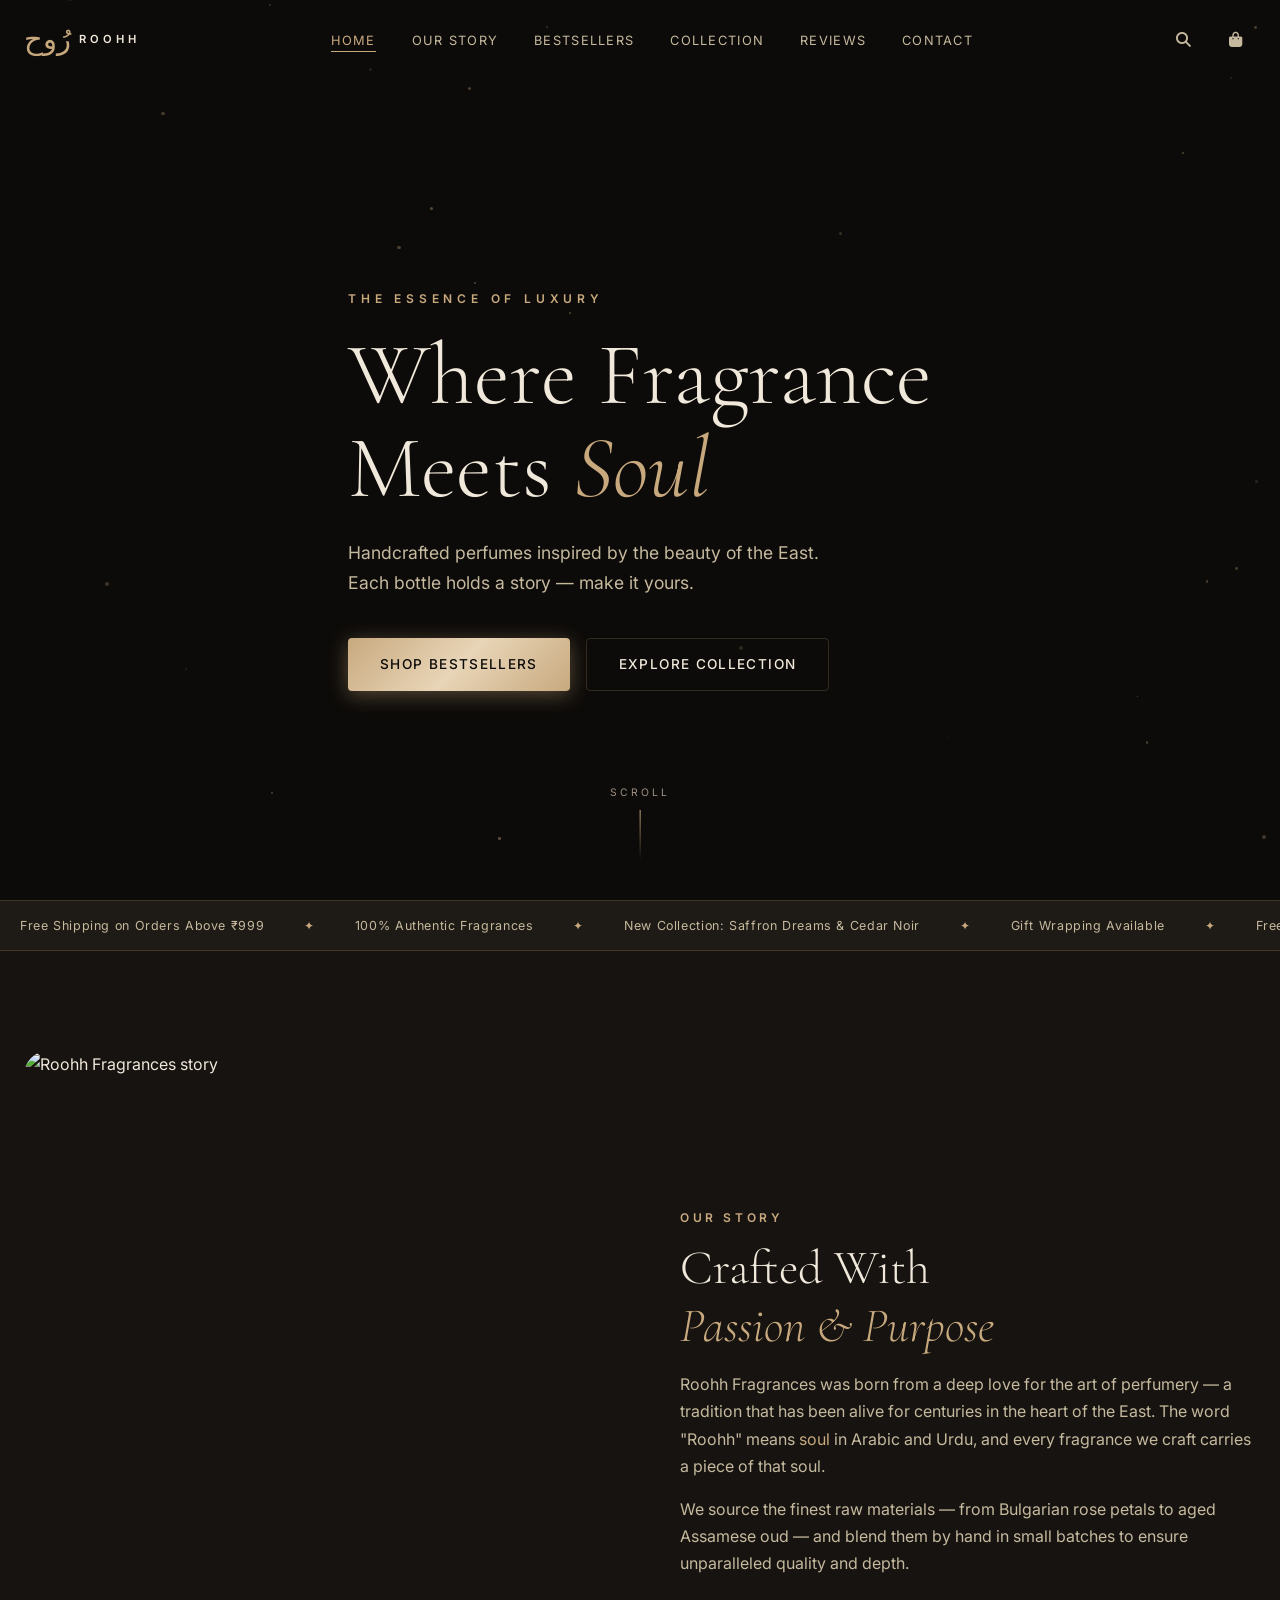
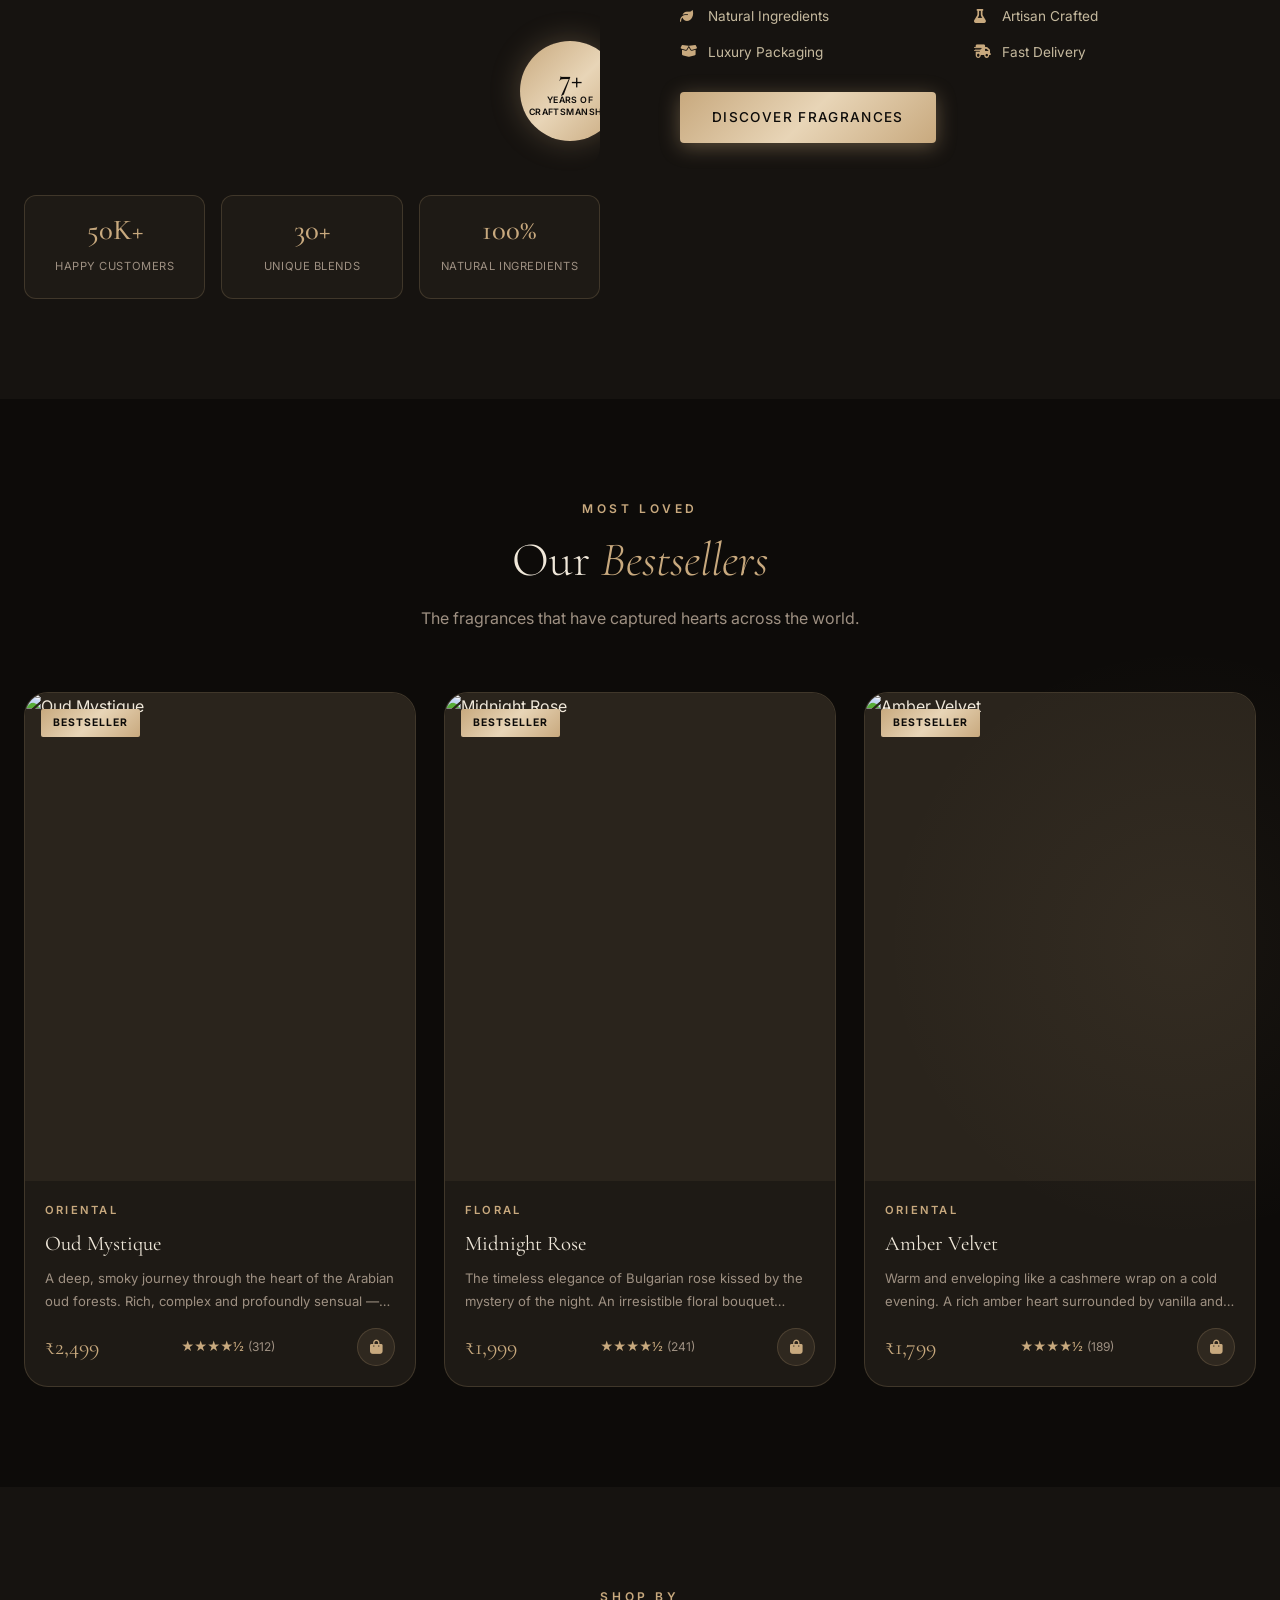
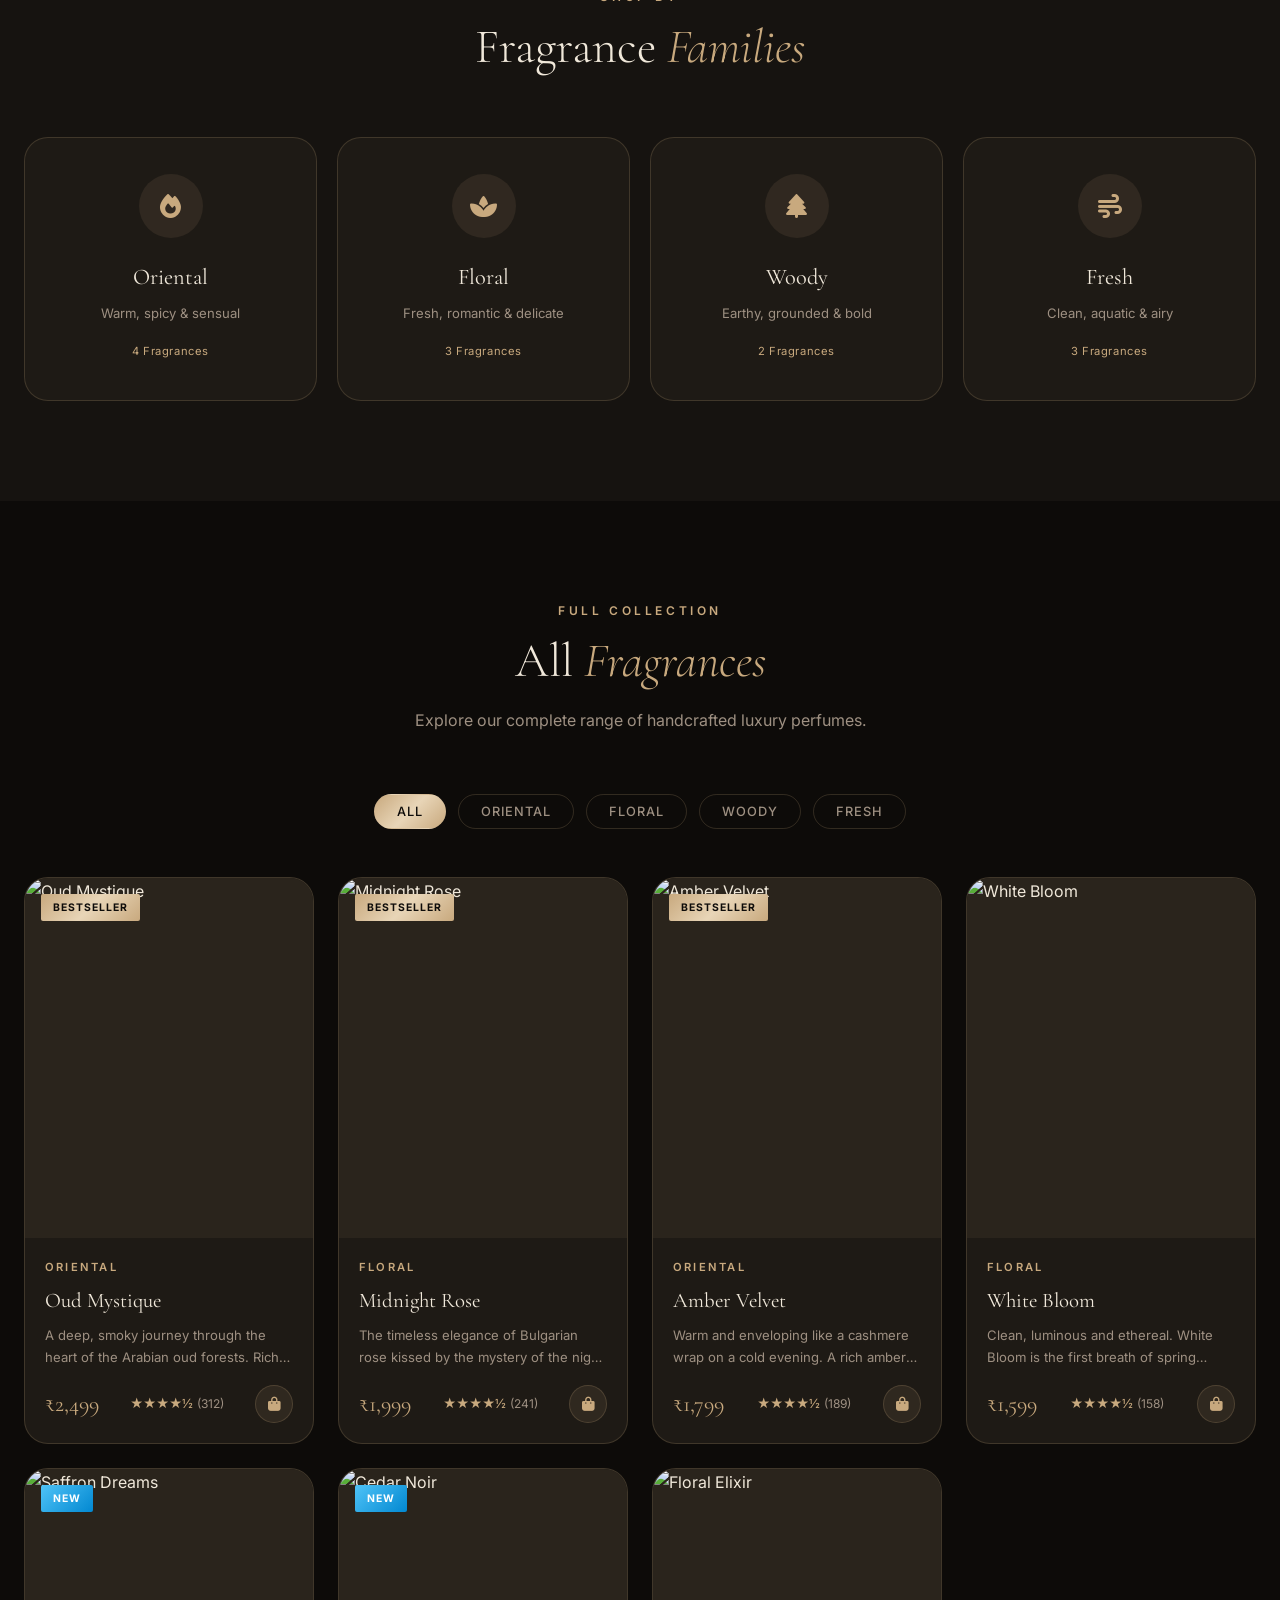
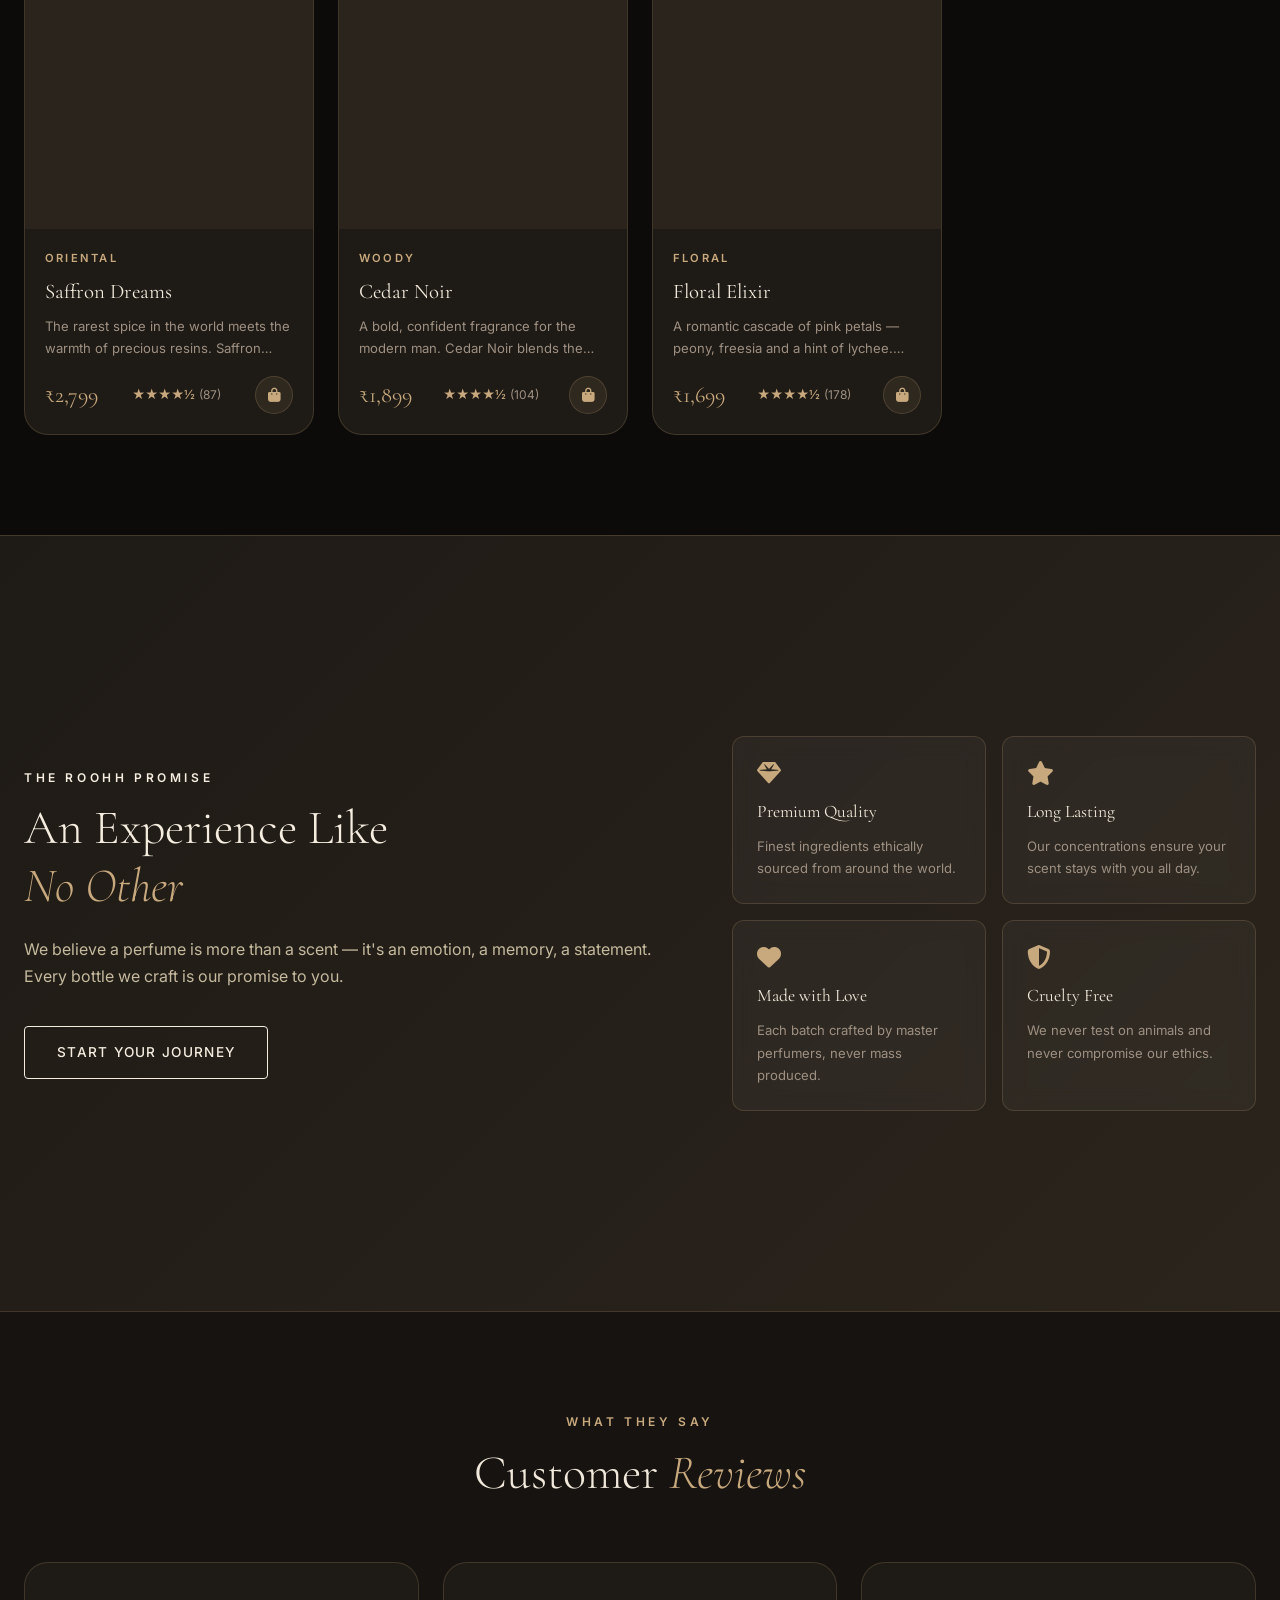
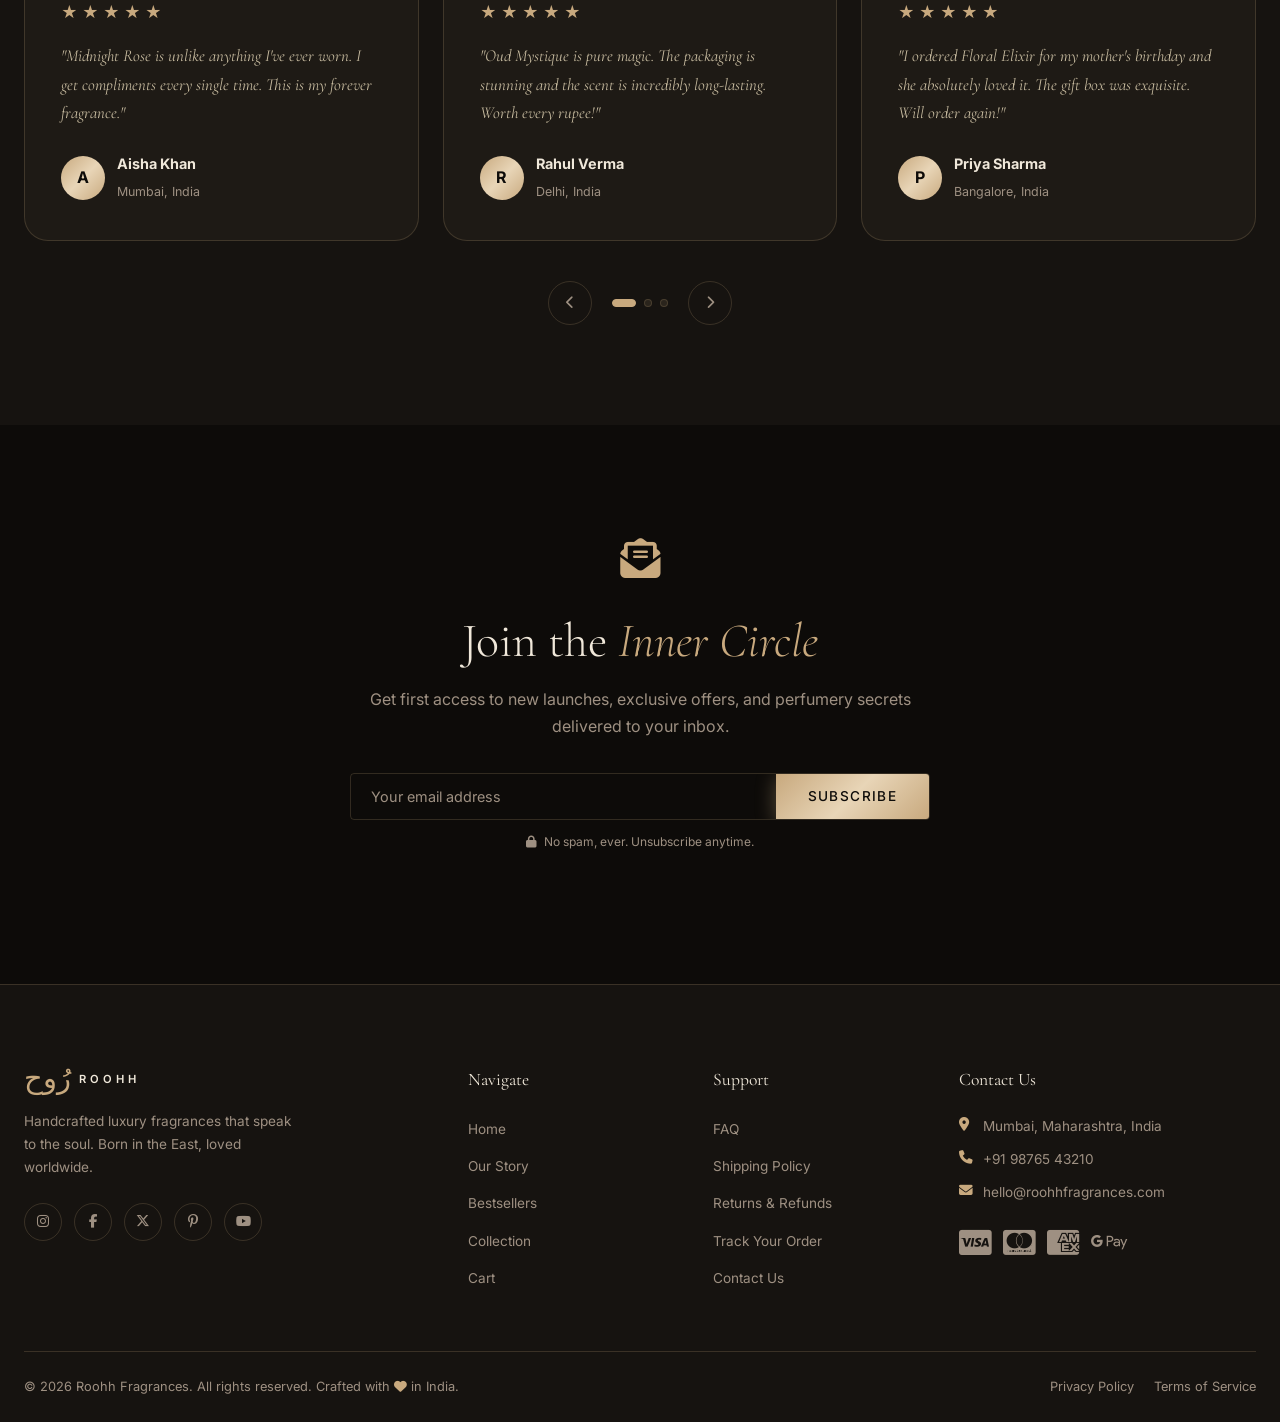
==== index.html @ 6c77b4c7 "Add project files and gitignore (images excluded)" ====
<!DOCTYPE html>
<html lang="en">
<head>
  <meta charset="UTF-8" />
  <meta name="viewport" content="width=device-width, initial-scale=1.0" />
  <meta name="description" content="Roohh Fragrances — Discover luxury, handcrafted perfumes that awaken the senses. Shop our exclusive collection of oriental, floral, and woody scents." />
  <meta name="keywords" content="Roohh Fragrances, perfume, luxury perfume, oud, attar, fragrance, buy perfume online" />
  <meta property="og:title" content="Roohh Fragrances | Luxury Perfumes" />
  <meta property="og:description" content="Premium handcrafted fragrances that tell your story." />
  <title>Roohh Fragrances | Luxury Perfumes</title>
  <link rel="stylesheet" href="style.css" />
  <link rel="preconnect" href="https://fonts.googleapis.com" />
  <link rel="preconnect" href="https://fonts.gstatic.com" crossorigin />
  <link href="https://fonts.googleapis.com/css2?family=Cormorant+Garamond:ital,wght@0,300;0,400;0,500;0,600;1,300;1,400&family=Inter:wght@300;400;500;600&display=swap" rel="stylesheet" />
  <link rel="stylesheet" href="https://cdnjs.cloudflare.com/ajax/libs/font-awesome/6.5.0/css/all.min.css" />
</head>
<body>

  <!-- ======= PRELOADER ======= -->
  <div id="preloader">
    <div class="preloader-inner">
      <div class="preloader-logo">رُوح</div>
      <div class="preloader-text">ROOHH FRAGRANCES</div>
      <div class="preloader-bar"><span></span></div>
    </div>
  </div>

  <!-- ======= NAVBAR ======= -->
  <nav id="navbar">
    <div class="nav-container">
      <a href="index.html" class="nav-logo">
        <span class="logo-arabic">رُوح</span>
        <span class="logo-text">ROOHH</span>
      </a>
      <ul class="nav-links" id="navLinks">
        <li><a href="#home" class="nav-link active-link">Home</a></li>
        <li><a href="#about" class="nav-link">Our Story</a></li>
        <li><a href="#bestsellers" class="nav-link">Bestsellers</a></li>
        <li><a href="#products" class="nav-link">Collection</a></li>
        <li><a href="#testimonials" class="nav-link">Reviews</a></li>
        <li><a href="#contact" class="nav-link">Contact</a></li>
      </ul>
      <div class="nav-actions">
        <button class="nav-icon-btn" id="searchToggle" aria-label="Search">
          <i class="fa-solid fa-search"></i>
        </button>
        <a href="cart.html" class="nav-icon-btn cart-link" aria-label="Shopping Cart">
          <i class="fa-solid fa-bag-shopping"></i>
          <span class="cart-badge" id="cartBadge">0</span>
        </a>
        <button class="hamburger" id="hamburger" aria-label="Menu">
          <span></span><span></span><span></span>
        </button>
      </div>
    </div>
    <!-- Search Overlay -->
    <div class="search-overlay" id="searchOverlay">
      <input type="text" id="searchInput" placeholder="Search fragrances..." autocomplete="off" />
      <button id="searchClose"><i class="fa-solid fa-xmark"></i></button>
    </div>
  </nav>

  <!-- ======= HERO SECTION ======= -->
  <section id="home" class="hero">
    <div class="hero-bg">
      <img src="images/hero_banner.png" alt="Roohh Fragrances Hero" class="hero-img" />
      <div class="hero-overlay"></div>
    </div>
    <div class="hero-content">
      <p class="hero-tagline reveal-up">The Essence of Luxury</p>
      <h1 class="hero-title reveal-up delay-1">
        Where Fragrance<br />Meets <em>Soul</em>
      </h1>
      <p class="hero-desc reveal-up delay-2">
        Handcrafted perfumes inspired by the beauty of the East.<br />
        Each bottle holds a story — make it yours.
      </p>
      <div class="hero-actions reveal-up delay-3">
        <a href="#bestsellers" class="btn btn-primary">Shop Bestsellers</a>
        <a href="#products" class="btn btn-outline">Explore Collection</a>
      </div>
    </div>
    <div class="hero-scroll">
      <span>Scroll</span>
      <div class="scroll-line"></div>
    </div>
    <div class="hero-particles" id="heroParticles"></div>
  </section>

  <!-- ======= MARQUEE STRIP ======= -->
  <div class="marquee-strip">
    <div class="marquee-track">
      <span>Free Shipping on Orders Above ₹999</span>
      <span class="sep">✦</span>
      <span>100% Authentic Fragrances</span>
      <span class="sep">✦</span>
      <span>New Collection: Saffron Dreams & Cedar Noir</span>
      <span class="sep">✦</span>
      <span>Gift Wrapping Available</span>
      <span class="sep">✦</span>
      <span>Free Shipping on Orders Above ₹999</span>
      <span class="sep">✦</span>
      <span>100% Authentic Fragrances</span>
      <span class="sep">✦</span>
      <span>New Collection: Saffron Dreams & Cedar Noir</span>
      <span class="sep">✦</span>
      <span>Gift Wrapping Available</span>
      <span class="sep">✦</span>
    </div>
  </div>

  <!-- ======= ABOUT SECTION ======= -->
  <section id="about" class="about section">
    <div class="container">
      <div class="about-grid">
        <div class="about-visual">
          <div class="about-img-wrap">
            <img src="images/product_midnight_rose.png" alt="Roohh Fragrances story" />
            <div class="about-badge">
              <span class="badge-num">7+</span>
              <span class="badge-text">Years of<br />Craftsmanship</span>
            </div>
          </div>
          <div class="about-stat-row">
            <div class="about-stat">
              <span class="stat-num">50K+</span>
              <span class="stat-label">Happy Customers</span>
            </div>
            <div class="about-stat">
              <span class="stat-num">30+</span>
              <span class="stat-label">Unique Blends</span>
            </div>
            <div class="about-stat">
              <span class="stat-num">100%</span>
              <span class="stat-label">Natural Ingredients</span>
            </div>
          </div>
        </div>
        <div class="about-text">
          <p class="section-label reveal-side">Our Story</p>
          <h2 class="section-title reveal-side delay-1">Crafted With<br /><em>Passion & Purpose</em></h2>
          <p class="about-para reveal-side delay-2">
            Roohh Fragrances was born from a deep love for the art of perfumery — a tradition that has been alive for centuries in the heart of the East. The word "Roohh" means <em>soul</em> in Arabic and Urdu, and every fragrance we craft carries a piece of that soul.
          </p>
          <p class="about-para reveal-side delay-3">
            We source the finest raw materials — from Bulgarian rose petals to aged Assamese oud — and blend them by hand in small batches to ensure unparalleled quality and depth.
          </p>
          <div class="about-features reveal-side delay-4">
            <div class="feature-item">
              <i class="fa-solid fa-leaf"></i>
              <span>Natural Ingredients</span>
            </div>
            <div class="feature-item">
              <i class="fa-solid fa-flask"></i>
              <span>Artisan Crafted</span>
            </div>
            <div class="feature-item">
              <i class="fa-solid fa-box-open"></i>
              <span>Luxury Packaging</span>
            </div>
            <div class="feature-item">
              <i class="fa-solid fa-truck-fast"></i>
              <span>Fast Delivery</span>
            </div>
          </div>
          <a href="#products" class="btn btn-primary reveal-side delay-5">Discover Fragrances</a>
        </div>
      </div>
    </div>
  </section>

  <!-- ======= BESTSELLERS SECTION ======= -->
  <section id="bestsellers" class="bestsellers section">
    <div class="container">
      <div class="section-header">
        <p class="section-label">Most Loved</p>
        <h2 class="section-title">Our <em>Bestsellers</em></h2>
        <p class="section-sub">The fragrances that have captured hearts across the world.</p>
      </div>
      <div class="bestseller-grid" id="bestsellerGrid">
        <!-- Filled by JS -->
      </div>
    </div>
    <div class="bs-deco"></div>
  </section>

  <!-- ======= SCENT CATEGORIES ======= -->
  <section class="categories section">
    <div class="container">
      <div class="section-header">
        <p class="section-label">Shop By</p>
        <h2 class="section-title">Fragrance <em>Families</em></h2>
      </div>
      <div class="categories-grid">
        <div class="category-card" data-filter="oriental">
          <div class="cat-icon"><i class="fa-solid fa-fire"></i></div>
          <h3>Oriental</h3>
          <p>Warm, spicy &amp; sensual</p>
          <span class="cat-count">4 Fragrances</span>
        </div>
        <div class="category-card" data-filter="floral">
          <div class="cat-icon"><i class="fa-solid fa-spa"></i></div>
          <h3>Floral</h3>
          <p>Fresh, romantic &amp; delicate</p>
          <span class="cat-count">3 Fragrances</span>
        </div>
        <div class="category-card" data-filter="woody">
          <div class="cat-icon"><i class="fa-solid fa-tree"></i></div>
          <h3>Woody</h3>
          <p>Earthy, grounded &amp; bold</p>
          <span class="cat-count">2 Fragrances</span>
        </div>
        <div class="category-card" data-filter="fresh">
          <div class="cat-icon"><i class="fa-solid fa-wind"></i></div>
          <h3>Fresh</h3>
          <p>Clean, aquatic &amp; airy</p>
          <span class="cat-count">3 Fragrances</span>
        </div>
      </div>
    </div>
  </section>

  <!-- ======= ALL PRODUCTS SECTION ======= -->
  <section id="products" class="products section">
    <div class="container">
      <div class="section-header">
        <p class="section-label">Full Collection</p>
        <h2 class="section-title">All <em>Fragrances</em></h2>
        <p class="section-sub">Explore our complete range of handcrafted luxury perfumes.</p>
      </div>
      <div class="products-filter">
        <button class="filter-btn active" data-filter="all" id="filterAll">All</button>
        <button class="filter-btn" data-filter="oriental">Oriental</button>
        <button class="filter-btn" data-filter="floral">Floral</button>
        <button class="filter-btn" data-filter="woody">Woody</button>
        <button class="filter-btn" data-filter="fresh">Fresh</button>
      </div>
      <div class="products-grid" id="productsGrid">
        <!-- Filled by JS -->
      </div>
    </div>
  </section>

  <!-- ======= EXPERIENCE SECTION ======= -->
  <section class="experience section">
    <div class="experience-inner">
      <div class="experience-text">
        <p class="section-label light">The Roohh Promise</p>
        <h2 class="section-title light">An Experience Like<br /><em>No Other</em></h2>
        <p class="exp-sub">We believe a perfume is more than a scent — it's an emotion, a memory, a statement. Every bottle we craft is our promise to you.</p>
        <a href="#products" class="btn btn-outline-light">Start Your Journey</a>
      </div>
      <div class="experience-cards">
        <div class="exp-card">
          <i class="fa-solid fa-gem"></i>
          <h4>Premium Quality</h4>
          <p>Finest ingredients ethically sourced from around the world.</p>
        </div>
        <div class="exp-card">
          <i class="fa-solid fa-star"></i>
          <h4>Long Lasting</h4>
          <p>Our concentrations ensure your scent stays with you all day.</p>
        </div>
        <div class="exp-card">
          <i class="fa-solid fa-heart"></i>
          <h4>Made with Love</h4>
          <p>Each batch crafted by master perfumers, never mass produced.</p>
        </div>
        <div class="exp-card">
          <i class="fa-solid fa-shield-halved"></i>
          <h4>Cruelty Free</h4>
          <p>We never test on animals and never compromise our ethics.</p>
        </div>
      </div>
    </div>
  </section>

  <!-- ======= TESTIMONIALS ======= -->
  <section id="testimonials" class="testimonials section">
    <div class="container">
      <div class="section-header">
        <p class="section-label">What They Say</p>
        <h2 class="section-title">Customer <em>Reviews</em></h2>
      </div>
      <div class="testimonial-slider" id="testimonialSlider">
        <div class="testimonial-track" id="testimonialTrack">
          <div class="testimonial-card">
            <div class="t-stars">★★★★★</div>
            <p class="t-text">"Midnight Rose is unlike anything I've ever worn. I get compliments every single time. This is my forever fragrance."</p>
            <div class="t-author">
              <div class="t-avatar">A</div>
              <div>
                <strong>Aisha Khan</strong>
                <span>Mumbai, India</span>
              </div>
            </div>
          </div>
          <div class="testimonial-card">
            <div class="t-stars">★★★★★</div>
            <p class="t-text">"Oud Mystique is pure magic. The packaging is stunning and the scent is incredibly long-lasting. Worth every rupee!"</p>
            <div class="t-author">
              <div class="t-avatar">R</div>
              <div>
                <strong>Rahul Verma</strong>
                <span>Delhi, India</span>
              </div>
            </div>
          </div>
          <div class="testimonial-card">
            <div class="t-stars">★★★★★</div>
            <p class="t-text">"I ordered Floral Elixir for my mother's birthday and she absolutely loved it. The gift box was exquisite. Will order again!"</p>
            <div class="t-author">
              <div class="t-avatar">P</div>
              <div>
                <strong>Priya Sharma</strong>
                <span>Bangalore, India</span>
              </div>
            </div>
          </div>
          <div class="testimonial-card">
            <div class="t-stars">★★★★★</div>
            <p class="t-text">"Cedar Noir is my everyday scent now. It's masculine without being overpowering. The sillage is incredible!"</p>
            <div class="t-author">
              <div class="t-avatar">S</div>
              <div>
                <strong>Siddharth Rao</strong>
                <span>Hyderabad, India</span>
              </div>
            </div>
          </div>
          <div class="testimonial-card">
            <div class="t-stars">★★★★★</div>
            <p class="t-text">"Amber Velvet smells exactly like a warm hug on a winter evening. Roohh has mastered the art of oriental perfumery."</p>
            <div class="t-author">
              <div class="t-avatar">Z</div>
              <div>
                <strong>Zara Malik</strong>
                <span>Lahore, Pakistan</span>
              </div>
            </div>
          </div>
        </div>
        <div class="t-controls">
          <button class="t-btn" id="tPrev"><i class="fa-solid fa-chevron-left"></i></button>
          <div class="t-dots" id="tDots"></div>
          <button class="t-btn" id="tNext"><i class="fa-solid fa-chevron-right"></i></button>
        </div>
      </div>
    </div>
  </section>

  <!-- ======= NEWSLETTER ======= -->
  <section id="contact" class="newsletter section">
    <div class="container">
      <div class="newsletter-inner">
        <div class="nl-icon"><i class="fa-solid fa-envelope-open-text"></i></div>
        <h2 class="section-title">Join the <em>Inner Circle</em></h2>
        <p>Get first access to new launches, exclusive offers, and perfumery secrets delivered to your inbox.</p>
        <form class="nl-form" id="nlForm" novalidate>
          <input type="email" id="nlEmail" placeholder="Your email address" required />
          <button type="submit" class="btn btn-primary">Subscribe</button>
        </form>
        <p class="nl-note"><i class="fa-solid fa-lock"></i> No spam, ever. Unsubscribe anytime.</p>
        <div class="nl-success" id="nlSuccess">
          <i class="fa-solid fa-circle-check"></i>
          <span>Thank you for subscribing! A welcome gift is on its way.</span>
        </div>
      </div>
    </div>
  </section>

  <!-- ======= FOOTER ======= -->
  <footer class="footer">
    <div class="container">
      <div class="footer-grid">
        <div class="footer-brand">
          <a href="index.html" class="nav-logo">
            <span class="logo-arabic">رُوح</span>
            <span class="logo-text">ROOHH</span>
          </a>
          <p class="footer-desc">Handcrafted luxury fragrances that speak to the soul. Born in the East, loved worldwide.</p>
          <div class="footer-socials">
            <a href="#" aria-label="Instagram"><i class="fa-brands fa-instagram"></i></a>
            <a href="#" aria-label="Facebook"><i class="fa-brands fa-facebook-f"></i></a>
            <a href="#" aria-label="Twitter"><i class="fa-brands fa-x-twitter"></i></a>
            <a href="#" aria-label="Pinterest"><i class="fa-brands fa-pinterest-p"></i></a>
            <a href="#" aria-label="YouTube"><i class="fa-brands fa-youtube"></i></a>
          </div>
        </div>
        <div class="footer-col">
          <h4>Navigate</h4>
          <ul>
            <li><a href="#home">Home</a></li>
            <li><a href="#about">Our Story</a></li>
            <li><a href="#bestsellers">Bestsellers</a></li>
            <li><a href="#products">Collection</a></li>
            <li><a href="cart.html">Cart</a></li>
          </ul>
        </div>
        <div class="footer-col">
          <h4>Support</h4>
          <ul>
            <li><a href="#">FAQ</a></li>
            <li><a href="#">Shipping Policy</a></li>
            <li><a href="#">Returns & Refunds</a></li>
            <li><a href="#">Track Your Order</a></li>
            <li><a href="#">Contact Us</a></li>
          </ul>
        </div>
        <div class="footer-col">
          <h4>Contact Us</h4>
          <ul class="footer-contact">
            <li><i class="fa-solid fa-location-dot"></i> Mumbai, Maharashtra, India</li>
            <li><i class="fa-solid fa-phone"></i> +91 98765 43210</li>
            <li><i class="fa-solid fa-envelope"></i> hello@roohhfragrances.com</li>
          </ul>
          <div class="footer-pay">
            <i class="fa-brands fa-cc-visa"></i>
            <i class="fa-brands fa-cc-mastercard"></i>
            <i class="fa-brands fa-cc-amex"></i>
            <i class="fa-brands fa-google-pay"></i>
          </div>
        </div>
      </div>
      <div class="footer-bottom">
        <p>&copy; 2026 Roohh Fragrances. All rights reserved. Crafted with <i class="fa-solid fa-heart" style="color:#c8a97e;"></i> in India.</p>
        <div class="footer-bottom-links">
          <a href="#">Privacy Policy</a>
          <a href="#">Terms of Service</a>
        </div>
      </div>
    </div>
  </footer>

  <!-- ======= PRODUCT MODAL ======= -->
  <div class="modal-overlay" id="productModal">
    <div class="modal-card" id="modalCard">
      <button class="modal-close" id="modalClose"><i class="fa-solid fa-xmark"></i></button>
      <div class="modal-img">
        <img src="" alt="" id="modalImg" />
      </div>
      <div class="modal-info">
        <span class="modal-category" id="modalCategory"></span>
        <h2 id="modalName"></h2>
        <div class="modal-rating">
          <span class="stars">★★★★★</span>
          <span id="modalReviews"></span>
        </div>
        <p class="modal-price" id="modalPrice"></p>
        <p class="modal-desc" id="modalDesc"></p>
        <div class="modal-notes">
          <div class="note-group">
            <span class="note-label">Top Notes</span>
            <span id="modalTop"></span>
          </div>
          <div class="note-group">
            <span class="note-label">Heart Notes</span>
            <span id="modalHeart"></span>
          </div>
          <div class="note-group">
            <span class="note-label">Base Notes</span>
            <span id="modalBase"></span>
          </div>
        </div>
        <div class="modal-size">
          <span>Size:</span>
          <button class="size-option active" data-size="30ml">30ml</button>
          <button class="size-option" data-size="50ml">50ml</button>
          <button class="size-option" data-size="100ml">100ml</button>
        </div>
        <div class="modal-qty">
          <span>Qty:</span>
          <div class="qty-control">
            <button class="qty-btn" id="qtyMinus">−</button>
            <span id="qtyVal">1</span>
            <button class="qty-btn" id="qtyPlus">+</button>
          </div>
        </div>
        <button class="btn btn-primary full-width" id="modalAddCart">
          <i class="fa-solid fa-shopping-bag"></i> Add to Cart
        </button>
      </div>
    </div>
  </div>

  <!-- ======= TOAST ======= -->
  <div class="toast" id="toast">
    <i class="fa-solid fa-circle-check"></i>
    <span id="toastMsg"></span>
  </div>

  <!-- ======= BACK TO TOP ======= -->
  <button class="back-to-top" id="backToTop" aria-label="Back to top">
    <i class="fa-solid fa-chevron-up"></i>
  </button>

  <script src="script.js"></script>
</body>
</html>
---- style.css ----
/* =============================================
   ROOHH FRAGRANCES — MAIN STYLESHEET
   ============================================= */

/* ---- CSS VARIABLES ---- */
:root {
  --gold: #c8a97e;
  --gold-light: #e8d5b7;
  --gold-dark: #9a7a52;
  --cream: #f5ede0;
  --dark: #0d0b09;
  --dark-2: #161310;
  --dark-3: #1e1a15;
  --dark-4: #2a241c;
  --text-main: #f0e8da;
  --text-muted: #9e9082;
  --text-light: #c5b99e;
  --border: rgba(200, 169, 126, 0.2);
  --gradient-gold: linear-gradient(135deg, #c8a97e 0%, #e8d5b7 50%, #c8a97e 100%);
  --gradient-dark: linear-gradient(135deg, #0d0b09 0%, #1e1a15 100%);
  --shadow-gold: 0 0 30px rgba(200, 169, 126, 0.3);
  --shadow-card: 0 20px 60px rgba(0, 0, 0, 0.6);
  --radius: 12px;
  --radius-lg: 24px;
  --transition: 0.4s cubic-bezier(0.25, 0.46, 0.45, 0.94);
  --nav-height: 80px;
  --font-serif: 'Cormorant Garamond', Georgia, serif;
  --font-sans: 'Inter', sans-serif;
}

/* ---- RESET & BASE ---- */
*, *::before, *::after { margin: 0; padding: 0; box-sizing: border-box; }
html { scroll-behavior: smooth; font-size: 16px; }
body {
  font-family: var(--font-sans);
  background: var(--dark);
  color: var(--text-main);
  line-height: 1.7;
  overflow-x: hidden;
}
a { text-decoration: none; color: inherit; }
img { max-width: 100%; display: block; }
ul { list-style: none; }
button { cursor: pointer; border: none; background: none; font-family: inherit; }
input { font-family: inherit; }

/* ---- SCROLLBAR ---- */
::-webkit-scrollbar { width: 6px; }
::-webkit-scrollbar-track { background: var(--dark); }
::-webkit-scrollbar-thumb { background: var(--gold-dark); border-radius: 3px; }
::-webkit-scrollbar-thumb:hover { background: var(--gold); }

/* ---- SELECTION ---- */
::selection { background: rgba(200, 169, 126, 0.3); color: var(--text-main); }

/* ---- UTILITIES ---- */
.container { max-width: 1280px; margin: 0 auto; padding: 0 24px; }
.section { padding: 100px 0; }
.section-header { text-align: center; margin-bottom: 60px; }
.section-label {
  font-family: var(--font-sans);
  font-size: 0.75rem;
  font-weight: 600;
  letter-spacing: 0.3em;
  text-transform: uppercase;
  color: var(--gold);
  margin-bottom: 12px;
}
.section-title {
  font-family: var(--font-serif);
  font-size: clamp(2rem, 4vw, 3rem);
  font-weight: 300;
  line-height: 1.2;
  margin-bottom: 16px;
}
.section-title em { font-style: italic; color: var(--gold); }
.section-sub { color: var(--text-muted); max-width: 500px; margin: 0 auto; }

/* ---- BUTTONS ---- */
.btn {
  display: inline-flex;
  align-items: center;
  gap: 8px;
  padding: 14px 32px;
  border-radius: 4px;
  font-size: 0.85rem;
  font-weight: 500;
  letter-spacing: 0.1em;
  text-transform: uppercase;
  transition: var(--transition);
  position: relative;
  overflow: hidden;
}
.btn::before {
  content: '';
  position: absolute;
  inset: 0;
  background: rgba(255,255,255,0.08);
  transform: translateX(-100%);
  transition: transform 0.3s ease;
}
.btn:hover::before { transform: translateX(0); }
.btn-primary {
  background: var(--gradient-gold);
  color: var(--dark);
  box-shadow: 0 4px 20px rgba(200, 169, 126, 0.4);
}
.btn-primary:hover { transform: translateY(-2px); box-shadow: 0 8px 30px rgba(200, 169, 126, 0.6); }
.btn-outline {
  background: transparent;
  color: var(--text-main);
  border: 1px solid var(--border);
}
.btn-outline:hover { border-color: var(--gold); color: var(--gold); transform: translateY(-2px); }
.btn-outline-light {
  background: transparent;
  color: var(--cream);
  border: 1px solid var(--cream);
}
.btn-outline-light:hover { background: var(--cream); color: var(--dark); }
.full-width { width: 100%; justify-content: center; }

/* =============================================
   PRELOADER
   ============================================= */
#preloader {
  position: fixed;
  inset: 0;
  z-index: 9999;
  background: var(--dark);
  display: flex;
  align-items: center;
  justify-content: center;
  transition: opacity 0.6s ease, visibility 0.6s ease;
}
#preloader.hidden { opacity: 0; visibility: hidden; }
.preloader-inner { text-align: center; }
.preloader-logo {
  font-family: var(--font-serif);
  font-size: 4rem;
  color: var(--gold);
  animation: pulseGold 1.5s ease-in-out infinite;
}
.preloader-text {
  font-size: 0.65rem;
  letter-spacing: 0.5em;
  color: var(--text-muted);
  margin: 12px 0 24px;
  text-transform: uppercase;
}
.preloader-bar {
  width: 200px;
  height: 2px;
  background: var(--dark-4);
  border-radius: 1px;
  overflow: hidden;
  margin: 0 auto;
}
.preloader-bar span {
  display: block;
  height: 100%;
  background: var(--gradient-gold);
  animation: loadBar 1.8s ease-in-out forwards;
}
@keyframes loadBar { 0% { width: 0; } 100% { width: 100%; } }
@keyframes pulseGold {
  0%, 100% { opacity: 1; text-shadow: 0 0 20px rgba(200,169,126,0.5); }
  50% { opacity: 0.6; text-shadow: 0 0 40px rgba(200,169,126,0.9); }
}

/* =============================================
   NAVBAR
   ============================================= */
#navbar {
  position: fixed;
  top: 0;
  left: 0;
  right: 0;
  z-index: 1000;
  height: var(--nav-height);
  transition: background 0.4s ease, backdrop-filter 0.4s ease, box-shadow 0.4s ease;
}
#navbar.scrolled {
  background: rgba(13, 11, 9, 0.95);
  backdrop-filter: blur(20px);
  box-shadow: 0 1px 0 var(--border);
}
.nav-container {
  height: 100%;
  max-width: 1280px;
  margin: 0 auto;
  padding: 0 24px;
  display: flex;
  align-items: center;
  justify-content: space-between;
  gap: 32px;
}
.nav-logo {
  display: flex;
  align-items: center;
  gap: 8px;
  flex-shrink: 0;
}
.logo-arabic {
  font-family: var(--font-serif);
  font-size: 1.8rem;
  color: var(--gold);
  line-height: 1;
}
.logo-text {
  font-size: 0.7rem;
  font-weight: 600;
  letter-spacing: 0.35em;
  color: var(--text-main);
  text-transform: uppercase;
}
.nav-links {
  display: flex;
  align-items: center;
  gap: 36px;
}
.nav-link {
  font-size: 0.8rem;
  font-weight: 400;
  letter-spacing: 0.1em;
  text-transform: uppercase;
  color: var(--text-light);
  position: relative;
  transition: color 0.3s;
}
.nav-link::after {
  content: '';
  position: absolute;
  bottom: -4px;
  left: 0;
  width: 0;
  height: 1px;
  background: var(--gold);
  transition: width 0.3s ease;
}
.nav-link:hover, .nav-link.active-link { color: var(--gold); }
.nav-link:hover::after, .nav-link.active-link::after { width: 100%; }
.nav-actions {
  display: flex;
  align-items: center;
  gap: 12px;
}
.nav-icon-btn {
  width: 40px;
  height: 40px;
  display: flex;
  align-items: center;
  justify-content: center;
  border-radius: 50%;
  color: var(--text-light);
  font-size: 0.95rem;
  transition: var(--transition);
  position: relative;
}
.nav-icon-btn:hover { color: var(--gold); background: rgba(200,169,126,0.1); }
.cart-badge {
  position: absolute;
  top: -2px;
  right: -2px;
  width: 18px;
  height: 18px;
  background: var(--gold);
  color: var(--dark);
  border-radius: 50%;
  font-size: 0.65rem;
  font-weight: 700;
  display: flex;
  align-items: center;
  justify-content: center;
}
.hamburger {
  display: none;
  flex-direction: column;
  gap: 5px;
  width: 28px;
}
.hamburger span {
  display: block;
  height: 2px;
  background: var(--text-main);
  transition: var(--transition);
  border-radius: 1px;
}
.hamburger.open span:nth-child(1) { transform: translateY(7px) rotate(45deg); }
.hamburger.open span:nth-child(2) { opacity: 0; }
.hamburger.open span:nth-child(3) { transform: translateY(-7px) rotate(-45deg); }
/* Search Overlay */
.search-overlay {
  position: absolute;
  top: 100%;
  left: 0;
  right: 0;
  background: rgba(13,11,9,0.98);
  backdrop-filter: blur(20px);
  padding: 20px 24px;
  display: none;
  align-items: center;
  gap: 12px;
  border-top: 1px solid var(--border);
}
.search-overlay.active { display: flex; }
.search-overlay input {
  flex: 1;
  background: transparent;
  border: none;
  border-bottom: 1px solid var(--border);
  color: var(--text-main);
  font-size: 1.2rem;
  padding: 8px 0;
  outline: none;
}
.search-overlay input::placeholder { color: var(--text-muted); }
.search-overlay #searchClose {
  color: var(--text-muted);
  font-size: 1.2rem;
  transition: color 0.3s;
}
.search-overlay #searchClose:hover { color: var(--gold); }

/* =============================================
   HERO SECTION
   ============================================= */
.hero {
  position: relative;
  height: 100vh;
  min-height: 700px;
  display: flex;
  align-items: center;
  overflow: hidden;
}
.hero-bg {
  position: absolute;
  inset: 0;
  z-index: 0;
}
.hero-img {
  width: 100%;
  height: 100%;
  object-fit: cover;
  transform: scale(1.05);
  animation: heroZoom 12s ease-in-out infinite alternate;
}
@keyframes heroZoom { from { transform: scale(1.05); } to { transform: scale(1.0); } }
.hero-overlay {
  position: absolute;
  inset: 0;
  background: linear-gradient(
    to right,
    rgba(13,11,9,0.90) 0%,
    rgba(13,11,9,0.70) 50%,
    rgba(13,11,9,0.40) 100%
  );
}
.hero-content {
  position: relative;
  z-index: 1;
  max-width: 1280px;
  margin: 0 auto;
  padding: 0 24px;
  padding-top: var(--nav-height);
}
.hero-tagline {
  font-size: 0.75rem;
  font-weight: 600;
  letter-spacing: 0.4em;
  text-transform: uppercase;
  color: var(--gold);
  margin-bottom: 20px;
}
.hero-title {
  font-family: var(--font-serif);
  font-size: clamp(3rem, 7vw, 5.5rem);
  font-weight: 300;
  line-height: 1.05;
  margin-bottom: 24px;
}
.hero-title em { font-style: italic; color: var(--gold); }
.hero-desc {
  color: var(--text-light);
  font-size: clamp(0.95rem, 1.5vw, 1.1rem);
  max-width: 480px;
  margin-bottom: 40px;
}
.hero-actions { display: flex; gap: 16px; flex-wrap: wrap; }
.hero-scroll {
  position: absolute;
  bottom: 40px;
  left: 50%;
  transform: translateX(-50%);
  z-index: 1;
  display: flex;
  flex-direction: column;
  align-items: center;
  gap: 8px;
  color: var(--text-muted);
  font-size: 0.65rem;
  letter-spacing: 0.3em;
  text-transform: uppercase;
  animation: bounce 2s ease-in-out infinite;
}
.scroll-line {
  width: 1px;
  height: 50px;
  background: linear-gradient(to bottom, var(--gold), transparent);
}
@keyframes bounce {
  0%, 100% { transform: translateX(-50%) translateY(0); }
  50% { transform: translateX(-50%) translateY(8px); }
}
/* Particles */
.hero-particles {
  position: absolute;
  inset: 0;
  z-index: 0;
  pointer-events: none;
}
.particle {
  position: absolute;
  width: 3px;
  height: 3px;
  border-radius: 50%;
  background: rgba(200,169,126,0.6);
  animation: float linear infinite;
}
@keyframes float {
  0% { transform: translateY(0) rotate(0deg); opacity: 0; }
  10% { opacity: 0.8; }
  90% { opacity: 0.6; }
  100% { transform: translateY(-100vh) rotate(720deg); opacity: 0; }
}

/* =============================================
   REVEAL ANIMATIONS
   ============================================= */
.reveal-up, .reveal-side {
  opacity: 0;
  transform: translateY(40px);
  transition: opacity 0.7s ease, transform 0.7s ease;
}
.reveal-side { transform: translateX(-30px); }
.reveal-up.visible, .reveal-side.visible { opacity: 1; transform: none; }
.delay-1 { transition-delay: 0.15s; }
.delay-2 { transition-delay: 0.3s; }
.delay-3 { transition-delay: 0.45s; }
.delay-4 { transition-delay: 0.6s; }
.delay-5 { transition-delay: 0.75s; }

/* =============================================
   MARQUEE STRIP
   ============================================= */
.marquee-strip {
  background: var(--dark-3);
  border-top: 1px solid var(--border);
  border-bottom: 1px solid var(--border);
  padding: 14px 0;
  overflow: hidden;
}
.marquee-track {
  display: flex;
  white-space: nowrap;
  animation: marquee 30s linear infinite;
  gap: 0;
}
.marquee-track span {
  font-size: 0.78rem;
  font-weight: 400;
  letter-spacing: 0.05em;
  color: var(--text-light);
  padding: 0 20px;
}
.marquee-track .sep { color: var(--gold); }
@keyframes marquee { 0% { transform: translateX(0); } 100% { transform: translateX(-50%); } }

/* =============================================
   ABOUT SECTION
   ============================================= */
.about { background: var(--dark-2); }
.about-grid {
  display: grid;
  grid-template-columns: 1fr 1fr;
  gap: 80px;
  align-items: center;
}
.about-img-wrap {
  position: relative;
  border-radius: var(--radius-lg);
  overflow: hidden;
  aspect-ratio: 4/5;
}
.about-img-wrap img {
  width: 100%;
  height: 100%;
  object-fit: cover;
  transition: transform 0.8s ease;
}
.about-img-wrap:hover img { transform: scale(1.04); }
.about-badge {
  position: absolute;
  bottom: 30px;
  right: -20px;
  background: var(--gradient-gold);
  color: var(--dark);
  width: 100px;
  height: 100px;
  border-radius: 50%;
  display: flex;
  flex-direction: column;
  align-items: center;
  justify-content: center;
  text-align: center;
  box-shadow: var(--shadow-gold);
}
.badge-num { font-family: var(--font-serif); font-size: 1.8rem; font-weight: 600; line-height: 1; }
.badge-text { font-size: 0.55rem; font-weight: 600; text-transform: uppercase; letter-spacing: 0.05em; line-height: 1.3; }
.about-stat-row {
  display: grid;
  grid-template-columns: repeat(3, 1fr);
  gap: 16px;
  margin-top: 24px;
}
.about-stat {
  background: var(--dark-3);
  border: 1px solid var(--border);
  border-radius: var(--radius);
  padding: 20px 12px;
  text-align: center;
}
.stat-num {
  display: block;
  font-family: var(--font-serif);
  font-size: 1.8rem;
  font-weight: 500;
  color: var(--gold);
  line-height: 1;
  margin-bottom: 6px;
}
.stat-label { font-size: 0.7rem; color: var(--text-muted); text-transform: uppercase; letter-spacing: 0.05em; }
.about-text .section-label, .about-text .section-title { text-align: left; }
.about-para { color: var(--text-light); margin-bottom: 16px; }
.about-para em { color: var(--gold); font-style: normal; }
.about-features {
  display: grid;
  grid-template-columns: 1fr 1fr;
  gap: 12px;
  margin: 28px 0;
}
.feature-item {
  display: flex;
  align-items: center;
  gap: 10px;
  font-size: 0.85rem;
  color: var(--text-light);
}
.feature-item i { color: var(--gold); width: 18px; }
.about-visual { position: relative; }

/* =============================================
   PRODUCT CARD (shared)
   ============================================= */
.product-card {
  background: var(--dark-3);
  border: 1px solid var(--border);
  border-radius: var(--radius-lg);
  overflow: hidden;
  transition: var(--transition);
  position: relative;
  cursor: pointer;
}
.product-card:hover {
  transform: translateY(-8px);
  box-shadow: var(--shadow-card);
  border-color: rgba(200,169,126,0.4);
}
.product-card-img {
  position: relative;
  aspect-ratio: 4/5;
  overflow: hidden;
  background: var(--dark-4);
}
.product-card-img img {
  width: 100%;
  height: 100%;
  object-fit: cover;
  transition: transform 0.6s ease;
}
.product-card:hover .product-card-img img { transform: scale(1.08); }
.product-badge {
  position: absolute;
  top: 16px;
  left: 16px;
  background: var(--gradient-gold);
  color: var(--dark);
  font-size: 0.65rem;
  font-weight: 700;
  letter-spacing: 0.1em;
  text-transform: uppercase;
  padding: 5px 12px;
  border-radius: 2px;
  z-index: 2;
}
.badge-new { background: linear-gradient(135deg, #4fc3f7, #0288d1); color: #fff; }
.product-card-overlay {
  position: absolute;
  inset: 0;
  background: rgba(13,11,9,0.7);
  display: flex;
  align-items: center;
  justify-content: center;
  opacity: 0;
  transition: opacity 0.4s ease;
  z-index: 2;
}
.product-card:hover .product-card-overlay { opacity: 1; }
.overlay-btn {
  display: flex;
  align-items: center;
  gap: 8px;
  background: var(--gradient-gold);
  color: var(--dark);
  padding: 12px 24px;
  border-radius: 4px;
  font-size: 0.8rem;
  font-weight: 600;
  letter-spacing: 0.1em;
  text-transform: uppercase;
  transform: translateY(10px);
  transition: transform 0.3s ease;
}
.product-card:hover .overlay-btn { transform: translateY(0); }
.product-card-body { padding: 20px; }
.product-category {
  font-size: 0.7rem;
  font-weight: 600;
  letter-spacing: 0.2em;
  text-transform: uppercase;
  color: var(--gold);
  margin-bottom: 6px;
}
.product-name {
  font-family: var(--font-serif);
  font-size: 1.3rem;
  font-weight: 400;
  margin-bottom: 6px;
  transition: color 0.3s;
}
.product-card:hover .product-name { color: var(--gold); }
.product-desc-short {
  font-size: 0.82rem;
  color: var(--text-muted);
  margin-bottom: 16px;
  display: -webkit-box;
  -webkit-line-clamp: 2;
  line-clamp: 2;
  -webkit-box-orient: vertical;
  overflow: hidden;
}
.product-footer {
  display: flex;
  align-items: center;
  justify-content: space-between;
}
.product-price {
  font-family: var(--font-serif);
  font-size: 1.4rem;
  color: var(--gold);
}
.product-rating {
  display: flex;
  align-items: center;
  gap: 4px;
  color: var(--gold);
  font-size: 0.8rem;
}
.product-rating span { color: var(--text-muted); font-size: 0.75rem; }
.product-add-btn {
  width: 38px;
  height: 38px;
  background: rgba(200,169,126,0.1);
  border: 1px solid var(--border);
  border-radius: 50%;
  display: flex;
  align-items: center;
  justify-content: center;
  color: var(--gold);
  font-size: 0.9rem;
  transition: var(--transition);
}
.product-add-btn:hover { background: var(--gradient-gold); color: var(--dark); }

/* =============================================
   BESTSELLERS
   ============================================= */
.bestsellers { background: var(--dark); position: relative; overflow: hidden; }
.bestseller-grid {
  display: grid;
  grid-template-columns: repeat(3, 1fr);
  gap: 28px;
}
.bestseller-grid .product-card .product-badge { background: var(--gradient-gold); }
.bs-deco {
  position: absolute;
  width: 600px;
  height: 600px;
  border-radius: 50%;
  background: radial-gradient(circle, rgba(200,169,126,0.06) 0%, transparent 70%);
  top: 50%;
  right: -200px;
  transform: translateY(-50%);
  pointer-events: none;
}

/* =============================================
   CATEGORIES
   ============================================= */
.categories { background: var(--dark-2); }
.categories-grid {
  display: grid;
  grid-template-columns: repeat(4, 1fr);
  gap: 20px;
}
.category-card {
  background: var(--dark-3);
  border: 1px solid var(--border);
  border-radius: var(--radius-lg);
  padding: 36px 24px;
  text-align: center;
  transition: var(--transition);
  cursor: pointer;
}
.category-card:hover {
  transform: translateY(-6px);
  border-color: rgba(200,169,126,0.5);
  background: var(--dark-4);
  box-shadow: var(--shadow-card);
}
.cat-icon {
  width: 64px;
  height: 64px;
  background: rgba(200,169,126,0.1);
  border-radius: 50%;
  display: flex;
  align-items: center;
  justify-content: center;
  margin: 0 auto 20px;
  font-size: 1.5rem;
  color: var(--gold);
  transition: var(--transition);
}
.category-card:hover .cat-icon {
  background: var(--gradient-gold);
  color: var(--dark);
  transform: rotate(10deg) scale(1.1);
}
.category-card h3 {
  font-family: var(--font-serif);
  font-size: 1.4rem;
  font-weight: 400;
  margin-bottom: 6px;
}
.category-card p { font-size: 0.82rem; color: var(--text-muted); margin-bottom: 12px; }
.cat-count {
  font-size: 0.7rem;
  color: var(--gold);
  letter-spacing: 0.05em;
}

/* =============================================
   ALL PRODUCTS
   ============================================= */
.products { background: var(--dark); }
.products-filter {
  display: flex;
  justify-content: center;
  gap: 12px;
  margin-bottom: 48px;
  flex-wrap: wrap;
}
.filter-btn {
  padding: 9px 22px;
  border-radius: 40px;
  font-size: 0.8rem;
  font-weight: 500;
  letter-spacing: 0.08em;
  text-transform: uppercase;
  border: 1px solid var(--border);
  color: var(--text-muted);
  transition: var(--transition);
}
.filter-btn:hover, .filter-btn.active {
  background: var(--gradient-gold);
  color: var(--dark);
  border-color: transparent;
}
.products-grid {
  display: grid;
  grid-template-columns: repeat(4, 1fr);
  gap: 24px;
}
.hidden { display: none !important; }
.product-card.hidden { display: none; }

/* =============================================
   EXPERIENCE SECTION
   ============================================= */
.experience {
  background: linear-gradient(135deg, var(--dark-3) 0%, var(--dark-4) 100%);
  border-top: 1px solid var(--border);
  border-bottom: 1px solid var(--border);
}
.experience-inner {
  max-width: 1280px;
  margin: 0 auto;
  padding: 100px 24px;
  display: grid;
  grid-template-columns: 1.2fr 1fr;
  gap: 80px;
  align-items: center;
}
.experience-text .section-label { text-align: left; }
.experience-text .section-title { text-align: left; }
.section-title.light, .section-label.light { color: var(--cream); }
.section-title.light em { color: var(--gold); }
.exp-sub { color: var(--text-light); margin: 20px 0 36px; }
.experience-cards {
  display: grid;
  grid-template-columns: 1fr 1fr;
  gap: 16px;
}
.exp-card {
  background: rgba(255,255,255,0.04);
  backdrop-filter: blur(10px);
  border: 1px solid var(--border);
  border-radius: var(--radius);
  padding: 24px;
  transition: var(--transition);
}
.exp-card:hover {
  background: rgba(200,169,126,0.06);
  border-color: rgba(200,169,126,0.4);
  transform: translateY(-4px);
}
.exp-card i {
  font-size: 1.5rem;
  color: var(--gold);
  margin-bottom: 12px;
  display: block;
}
.exp-card h4 {
  font-family: var(--font-serif);
  font-size: 1.1rem;
  font-weight: 400;
  margin-bottom: 8px;
}
.exp-card p { font-size: 0.82rem; color: var(--text-muted); }

/* =============================================
   TESTIMONIALS
   ============================================= */
.testimonials { background: var(--dark-2); }
.testimonial-slider { position: relative; overflow: hidden; }
.testimonial-track {
  display: flex;
  transition: transform 0.6s cubic-bezier(0.25, 0.46, 0.45, 0.94);
}
.testimonial-card {
  flex: 0 0 calc(33.333% - 16px);
  margin-right: 24px;
  background: var(--dark-3);
  border: 1px solid var(--border);
  border-radius: var(--radius-lg);
  padding: 36px;
  transition: var(--transition);
}
.testimonial-card:hover {
  border-color: rgba(200,169,126,0.4);
  transform: translateY(-4px);
}
.t-stars { color: var(--gold); font-size: 1rem; letter-spacing: 4px; margin-bottom: 16px; }
.t-text {
  font-family: var(--font-serif);
  font-size: 1.05rem;
  font-style: italic;
  line-height: 1.7;
  color: var(--text-light);
  margin-bottom: 24px;
}
.t-author {
  display: flex;
  align-items: center;
  gap: 12px;
}
.t-avatar {
  width: 44px;
  height: 44px;
  background: var(--gradient-gold);
  color: var(--dark);
  border-radius: 50%;
  display: flex;
  align-items: center;
  justify-content: center;
  font-weight: 700;
  font-size: 1rem;
  flex-shrink: 0;
}
.t-author strong { display: block; font-size: 0.9rem; }
.t-author span { font-size: 0.78rem; color: var(--text-muted); }
.t-controls {
  display: flex;
  align-items: center;
  justify-content: center;
  gap: 20px;
  margin-top: 40px;
}
.t-btn {
  width: 44px;
  height: 44px;
  border-radius: 50%;
  border: 1px solid var(--border);
  color: var(--text-muted);
  display: flex;
  align-items: center;
  justify-content: center;
  transition: var(--transition);
}
.t-btn:hover { border-color: var(--gold); color: var(--gold); background: rgba(200,169,126,0.1); }
.t-dots { display: flex; gap: 8px; }
.t-dot {
  width: 8px;
  height: 8px;
  border-radius: 50%;
  background: var(--dark-4);
  border: 1px solid var(--border);
  transition: var(--transition);
  cursor: pointer;
}
.t-dot.active { background: var(--gold); border-color: var(--gold); width: 24px; border-radius: 4px; }

/* =============================================
   NEWSLETTER
   ============================================= */
.newsletter { background: var(--dark); }
.newsletter-inner {
  max-width: 580px;
  margin: 0 auto;
  text-align: center;
}
.nl-icon {
  font-size: 2.5rem;
  color: var(--gold);
  margin-bottom: 20px;
  animation: pulseGold 2s ease-in-out infinite;
}
.newsletter-inner p { color: var(--text-muted); margin-bottom: 32px; }
.nl-form {
  display: flex;
  gap: 0;
  border: 1px solid var(--border);
  border-radius: 4px;
  overflow: hidden;
  margin-bottom: 12px;
}
.nl-form input {
  flex: 1;
  background: transparent;
  border: none;
  color: var(--text-main);
  padding: 14px 20px;
  outline: none;
  font-size: 0.9rem;
}
.nl-form input::placeholder { color: var(--text-muted); }
.nl-form .btn { border-radius: 0; }
.nl-note { font-size: 0.75rem; color: var(--text-muted); }
.nl-note i { margin-right: 4px; }
.nl-success {
  display: none;
  align-items: center;
  justify-content: center;
  gap: 8px;
  color: #4caf50;
  font-size: 0.9rem;
  margin-top: 20px;
  animation: fadeIn 0.5s ease;
}
.nl-success.show { display: flex; }
@keyframes fadeIn { from { opacity: 0; transform: translateY(10px); } to { opacity: 1; transform: none; } }

/* =============================================
   FOOTER
   ============================================= */
.footer {
  background: var(--dark-2);
  border-top: 1px solid var(--border);
  padding: 80px 0 0;
}
.footer-grid {
  display: grid;
  grid-template-columns: 2fr 1fr 1fr 1.5fr;
  gap: 48px;
  margin-bottom: 60px;
}
.footer-brand .nav-logo { margin-bottom: 16px; }
.footer-desc { font-size: 0.85rem; color: var(--text-muted); margin-bottom: 24px; max-width: 280px; }
.footer-socials { display: flex; gap: 12px; }
.footer-socials a {
  width: 38px;
  height: 38px;
  border: 1px solid var(--border);
  border-radius: 50%;
  display: flex;
  align-items: center;
  justify-content: center;
  color: var(--text-muted);
  font-size: 0.85rem;
  transition: var(--transition);
}
.footer-socials a:hover { background: var(--gradient-gold); color: var(--dark); border-color: transparent; }
.footer-col h4 {
  font-family: var(--font-serif);
  font-size: 1.1rem;
  font-weight: 400;
  margin-bottom: 20px;
  color: var(--text-main);
}
.footer-col ul { display: flex; flex-direction: column; gap: 10px; }
.footer-col ul li a {
  font-size: 0.85rem;
  color: var(--text-muted);
  transition: color 0.3s;
}
.footer-col ul li a:hover { color: var(--gold); }
.footer-contact li {
  display: flex;
  align-items: flex-start;
  gap: 10px;
  font-size: 0.85rem;
  color: var(--text-muted);
}
.footer-contact li i { color: var(--gold); margin-top: 3px; width: 14px; }
.footer-pay {
  display: flex;
  gap: 12px;
  margin-top: 24px;
  font-size: 1.8rem;
  color: var(--text-muted);
}
.footer-bottom {
  border-top: 1px solid var(--border);
  padding: 24px 0;
  display: flex;
  align-items: center;
  justify-content: space-between;
  font-size: 0.8rem;
  color: var(--text-muted);
  flex-wrap: wrap;
  gap: 12px;
}
.footer-bottom-links { display: flex; gap: 20px; }
.footer-bottom-links a { color: var(--text-muted); transition: color 0.3s; }
.footer-bottom-links a:hover { color: var(--gold); }

/* =============================================
   PRODUCT MODAL
   ============================================= */
.modal-overlay {
  position: fixed;
  inset: 0;
  z-index: 2000;
  background: rgba(0,0,0,0.85);
  backdrop-filter: blur(8px);
  display: flex;
  align-items: center;
  justify-content: center;
  padding: 20px;
  opacity: 0;
  visibility: hidden;
  transition: opacity 0.4s ease, visibility 0.4s ease;
}
.modal-overlay.open { opacity: 1; visibility: visible; }
.modal-card {
  background: var(--dark-3);
  border: 1px solid var(--border);
  border-radius: var(--radius-lg);
  max-width: 900px;
  width: 100%;
  display: grid;
  grid-template-columns: 1fr 1.1fr;
  overflow: hidden;
  position: relative;
  transform: scale(0.9) translateY(20px);
  transition: transform 0.4s cubic-bezier(0.25, 0.46, 0.45, 0.94);
  max-height: 90vh;
  overflow-y: auto;
}
.modal-overlay.open .modal-card { transform: scale(1) translateY(0); }
.modal-close {
  position: absolute;
  top: 16px;
  right: 16px;
  width: 36px;
  height: 36px;
  background: rgba(255,255,255,0.08);
  border-radius: 50%;
  display: flex;
  align-items: center;
  justify-content: center;
  color: var(--text-main);
  font-size: 1rem;
  z-index: 10;
  transition: var(--transition);
}
.modal-close:hover { background: var(--gold); color: var(--dark); }
.modal-img {
  background: var(--dark-4);
  overflow: hidden;
}
.modal-img img {
  width: 100%;
  height: 100%;
  object-fit: cover;
  min-height: 400px;
}
.modal-info { padding: 36px; }
.modal-category {
  font-size: 0.7rem;
  font-weight: 600;
  letter-spacing: 0.2em;
  text-transform: uppercase;
  color: var(--gold);
  margin-bottom: 8px;
  display: block;
}
.modal-info h2 {
  font-family: var(--font-serif);
  font-size: 2rem;
  font-weight: 300;
  margin-bottom: 8px;
}
.modal-rating { display: flex; align-items: center; gap: 8px; margin-bottom: 12px; }
.modal-rating .stars { color: var(--gold); }
.modal-rating span { font-size: 0.82rem; color: var(--text-muted); }
.modal-price {
  font-family: var(--font-serif);
  font-size: 2rem;
  color: var(--gold);
  margin-bottom: 16px;
}
.modal-desc { font-size: 0.88rem; color: var(--text-light); margin-bottom: 20px; line-height: 1.7; }
.modal-notes { margin-bottom: 20px; }
.note-group {
  display: flex;
  gap: 12px;
  padding: 8px 0;
  border-bottom: 1px solid var(--border);
  font-size: 0.82rem;
}
.note-label {
  font-weight: 600;
  color: var(--gold);
  min-width: 90px;
  font-size: 0.75rem;
  text-transform: uppercase;
  letter-spacing: 0.05em;
}
.modal-size { display: flex; align-items: center; gap: 10px; margin-bottom: 16px; font-size: 0.85rem; color: var(--text-muted); }
.size-option {
  padding: 7px 14px;
  border: 1px solid var(--border);
  border-radius: 4px;
  font-size: 0.8rem;
  color: var(--text-muted);
  transition: var(--transition);
}
.size-option.active, .size-option:hover { border-color: var(--gold); color: var(--gold); background: rgba(200,169,126,0.08); }
.modal-qty { display: flex; align-items: center; gap: 12px; margin-bottom: 24px; font-size: 0.85rem; color: var(--text-muted); }
.qty-control {
  display: flex;
  align-items: center;
  gap: 0;
  border: 1px solid var(--border);
  border-radius: 4px;
  overflow: hidden;
}
.qty-btn {
  width: 36px;
  height: 36px;
  background: var(--dark-4);
  color: var(--text-main);
  font-size: 1.2rem;
  display: flex;
  align-items: center;
  justify-content: center;
  transition: var(--transition);
}
.qty-btn:hover { background: var(--gold); color: var(--dark); }
#qtyVal { width: 40px; text-align: center; font-size: 0.9rem; }

/* =============================================
   TOAST
   ============================================= */
.toast {
  position: fixed;
  bottom: 32px;
  left: 50%;
  transform: translateX(-50%) translateY(100px);
  background: var(--dark-3);
  border: 1px solid rgba(200,169,126,0.4);
  border-radius: 40px;
  padding: 14px 24px;
  display: flex;
  align-items: center;
  gap: 10px;
  font-size: 0.88rem;
  color: var(--text-main);
  z-index: 3000;
  box-shadow: var(--shadow-card);
  transition: transform 0.4s cubic-bezier(0.25, 0.46, 0.45, 0.94), opacity 0.4s ease;
  opacity: 0;
  white-space: nowrap;
}
.toast i { color: var(--gold); font-size: 1rem; }
.toast.show { transform: translateX(-50%) translateY(0); opacity: 1; }

/* =============================================
   BACK TO TOP
   ============================================= */
.back-to-top {
  position: fixed;
  bottom: 32px;
  right: 32px;
  width: 46px;
  height: 46px;
  background: var(--gradient-gold);
  color: var(--dark);
  border-radius: 50%;
  display: flex;
  align-items: center;
  justify-content: center;
  font-size: 0.9rem;
  box-shadow: 0 4px 20px rgba(200,169,126,0.4);
  transition: var(--transition);
  opacity: 0;
  transform: translateY(20px);
  z-index: 500;
}
.back-to-top.show { opacity: 1; transform: translateY(0); }
.back-to-top:hover { transform: translateY(-4px); box-shadow: 0 8px 30px rgba(200,169,126,0.6); }

/* =============================================
   CART PAGE SPECIFIC
   ============================================= */
.cart-page { padding-top: var(--nav-height); min-height: 100vh; }
.cart-header-section {
  padding: 60px 0 40px;
  border-bottom: 1px solid var(--border);
  background: var(--dark-2);
}
.cart-header-section h1 {
  font-family: var(--font-serif);
  font-size: clamp(2rem, 4vw, 3rem);
  font-weight: 300;
}
.cart-header-section h1 em { color: var(--gold); font-style: italic; }
.cart-body { padding: 60px 0; }
.cart-layout {
  display: grid;
  grid-template-columns: 1fr 380px;
  gap: 40px;
  align-items: start;
}
.cart-items { display: flex; flex-direction: column; gap: 16px; }
.cart-item {
  display: grid;
  grid-template-columns: 100px 1fr auto;
  gap: 20px;
  align-items: center;
  background: var(--dark-3);
  border: 1px solid var(--border);
  border-radius: var(--radius);
  padding: 20px;
  transition: var(--transition);
}
.cart-item:hover { border-color: rgba(200,169,126,0.3); }
.cart-item-img {
  width: 100px;
  height: 100px;
  border-radius: var(--radius);
  overflow: hidden;
  background: var(--dark-4);
}
.cart-item-img img { width: 100%; height: 100%; object-fit: cover; }
.cart-item-name {
  font-family: var(--font-serif);
  font-size: 1.15rem;
  font-weight: 400;
  margin-bottom: 4px;
}
.cart-item-size { font-size: 0.8rem; color: var(--text-muted); margin-bottom: 12px; }
.cart-item-price { font-family: var(--font-serif); font-size: 1.2rem; color: var(--gold); }
.cart-item-actions {
  display: flex;
  flex-direction: column;
  align-items: flex-end;
  gap: 12px;
}
.cart-remove {
  color: var(--text-muted);
  font-size: 0.82rem;
  display: flex;
  align-items: center;
  gap: 4px;
  transition: color 0.3s;
}
.cart-remove:hover { color: #e57373; }
/* Summary */
.order-summary {
  background: var(--dark-3);
  border: 1px solid var(--border);
  border-radius: var(--radius-lg);
  padding: 32px;
  position: sticky;
  top: calc(var(--nav-height) + 20px);
}
.order-summary h3 {
  font-family: var(--font-serif);
  font-size: 1.5rem;
  font-weight: 400;
  margin-bottom: 24px;
}
.summary-row {
  display: flex;
  justify-content: space-between;
  padding: 10px 0;
  font-size: 0.88rem;
  border-bottom: 1px solid var(--border);
  color: var(--text-muted);
}
.summary-row:last-of-type { border: none; }
.summary-row.total {
  font-size: 1.1rem;
  font-weight: 600;
  color: var(--text-main);
  padding-top: 20px;
}
.summary-row.total span:last-child { color: var(--gold); font-family: var(--font-serif); font-size: 1.4rem; }
.promo-input {
  display: flex;
  gap: 8px;
  margin: 20px 0;
}
.promo-input input {
  flex: 1;
  background: var(--dark-4);
  border: 1px solid var(--border);
  border-radius: 4px;
  color: var(--text-main);
  padding: 10px 14px;
  font-size: 0.85rem;
  outline: none;
  transition: border-color 0.3s;
}
.promo-input input:focus { border-color: var(--gold); }
.promo-input .btn { padding: 10px 16px; font-size: 0.78rem; }
.checkout-btn { margin-top: 20px; }
.empty-cart {
  text-align: center;
  padding: 80px 0;
  color: var(--text-muted);
}
.empty-cart i { font-size: 4rem; color: var(--border); margin-bottom: 20px; }
.empty-cart h3 { font-family: var(--font-serif); font-size: 1.5rem; margin-bottom: 12px; color: var(--text-light); }

/* =============================================
   RESPONSIVE
   ============================================= */
@media (max-width: 1200px) {
  .products-grid { grid-template-columns: repeat(3, 1fr); }
  .footer-grid { grid-template-columns: 1.5fr 1fr 1fr; }
  .footer-brand { grid-column: 1 / -1; }
}
@media (max-width: 992px) {
  .about-grid { grid-template-columns: 1fr; gap: 48px; }
  .about-visual { order: -1; }
  .about-badge { right: 20px; }
  .categories-grid { grid-template-columns: repeat(2, 1fr); }
  .bestseller-grid { grid-template-columns: repeat(2, 1fr); }
  .products-grid { grid-template-columns: repeat(2, 1fr); }
  .experience-inner { grid-template-columns: 1fr; gap: 48px; }
  .experience-text .section-title, .experience-text .section-label { text-align: center; }
  .exp-sub { text-align: center; }
  .experience-text { text-align: center; }
  .testimonial-card { flex: 0 0 calc(50% - 12px); }
  .modal-card { grid-template-columns: 1fr; max-width: 500px; }
  .modal-img img { min-height: 300px; max-height: 300px; }
  .cart-layout { grid-template-columns: 1fr; }
  .footer-grid { grid-template-columns: 1fr 1fr; }
  .footer-brand { grid-column: 1 / -1; }
}
@media (max-width: 768px) {
  :root { --nav-height: 70px; }
  .nav-links {
    position: fixed;
    top: var(--nav-height);
    left: 0;
    right: 0;
    background: rgba(13,11,9,0.98);
    backdrop-filter: blur(20px);
    flex-direction: column;
    gap: 0;
    border-top: 1px solid var(--border);
    transform: translateY(-110%);
    visibility: hidden;
    transition: transform 0.4s ease, visibility 0.4s ease;
    padding: 20px 0;
    z-index: 999;
  }
  .nav-links.open { transform: translateY(0); visibility: visible; }
  .nav-links li { width: 100%; }
  .nav-link { display: block; padding: 14px 24px; font-size: 0.95rem; }
  .hamburger { display: flex; }
  .bestseller-grid { grid-template-columns: 1fr; }
  .products-grid { grid-template-columns: repeat(2, 1fr); }
  .categories-grid { grid-template-columns: 1fr 1fr; }
  .testimonial-card { flex: 0 0 calc(100% - 0px); margin-right: 0; }
  .section { padding: 70px 0; }
  .hero-title { font-size: clamp(2.5rem, 8vw, 4rem); }
  .about-stat-row { grid-template-columns: repeat(3, 1fr); }
  .footer-grid { grid-template-columns: 1fr; }
  .footer-bottom { flex-direction: column; text-align: center; }
  .cart-item { grid-template-columns: 80px 1fr; }
  .cart-item-actions { grid-column: 2; flex-direction: row; align-items: center; justify-content: space-between; }
}
@media (max-width: 480px) {
  .container { padding: 0 16px; }
  .products-grid { grid-template-columns: 1fr; }
  .hero-actions { flex-direction: column; }
  .btn { width: 100%; justify-content: center; }
  .btn:not(.full-width) { width: auto; }
  .categories-grid { grid-template-columns: 1fr; }
  .about-stat-row { grid-template-columns: 1fr; }
  .experience-cards { grid-template-columns: 1fr; }
  .nl-form { flex-direction: column; border: none; gap: 12px; }
  .nl-form input { border: 1px solid var(--border); border-radius: 4px; padding: 14px 20px; }
  .nl-form .btn { border-radius: 4px; }
  .modal-card { max-width: 100%; margin: 0 -4px; border-radius: 16px 16px 0 0; align-self: flex-end; }
  .modal-overlay { align-items: flex-end; padding: 0; }
  .cart-item { grid-template-columns: 70px 1fr; gap: 12px; }
  .cart-item-img { width: 70px; height: 70px; }
}

/* ---- Print styles ---- */
@media print {
  #navbar, .back-to-top, .hero-scroll, .hero-particles, .marquee-strip, .newsletter { display: none; }
}
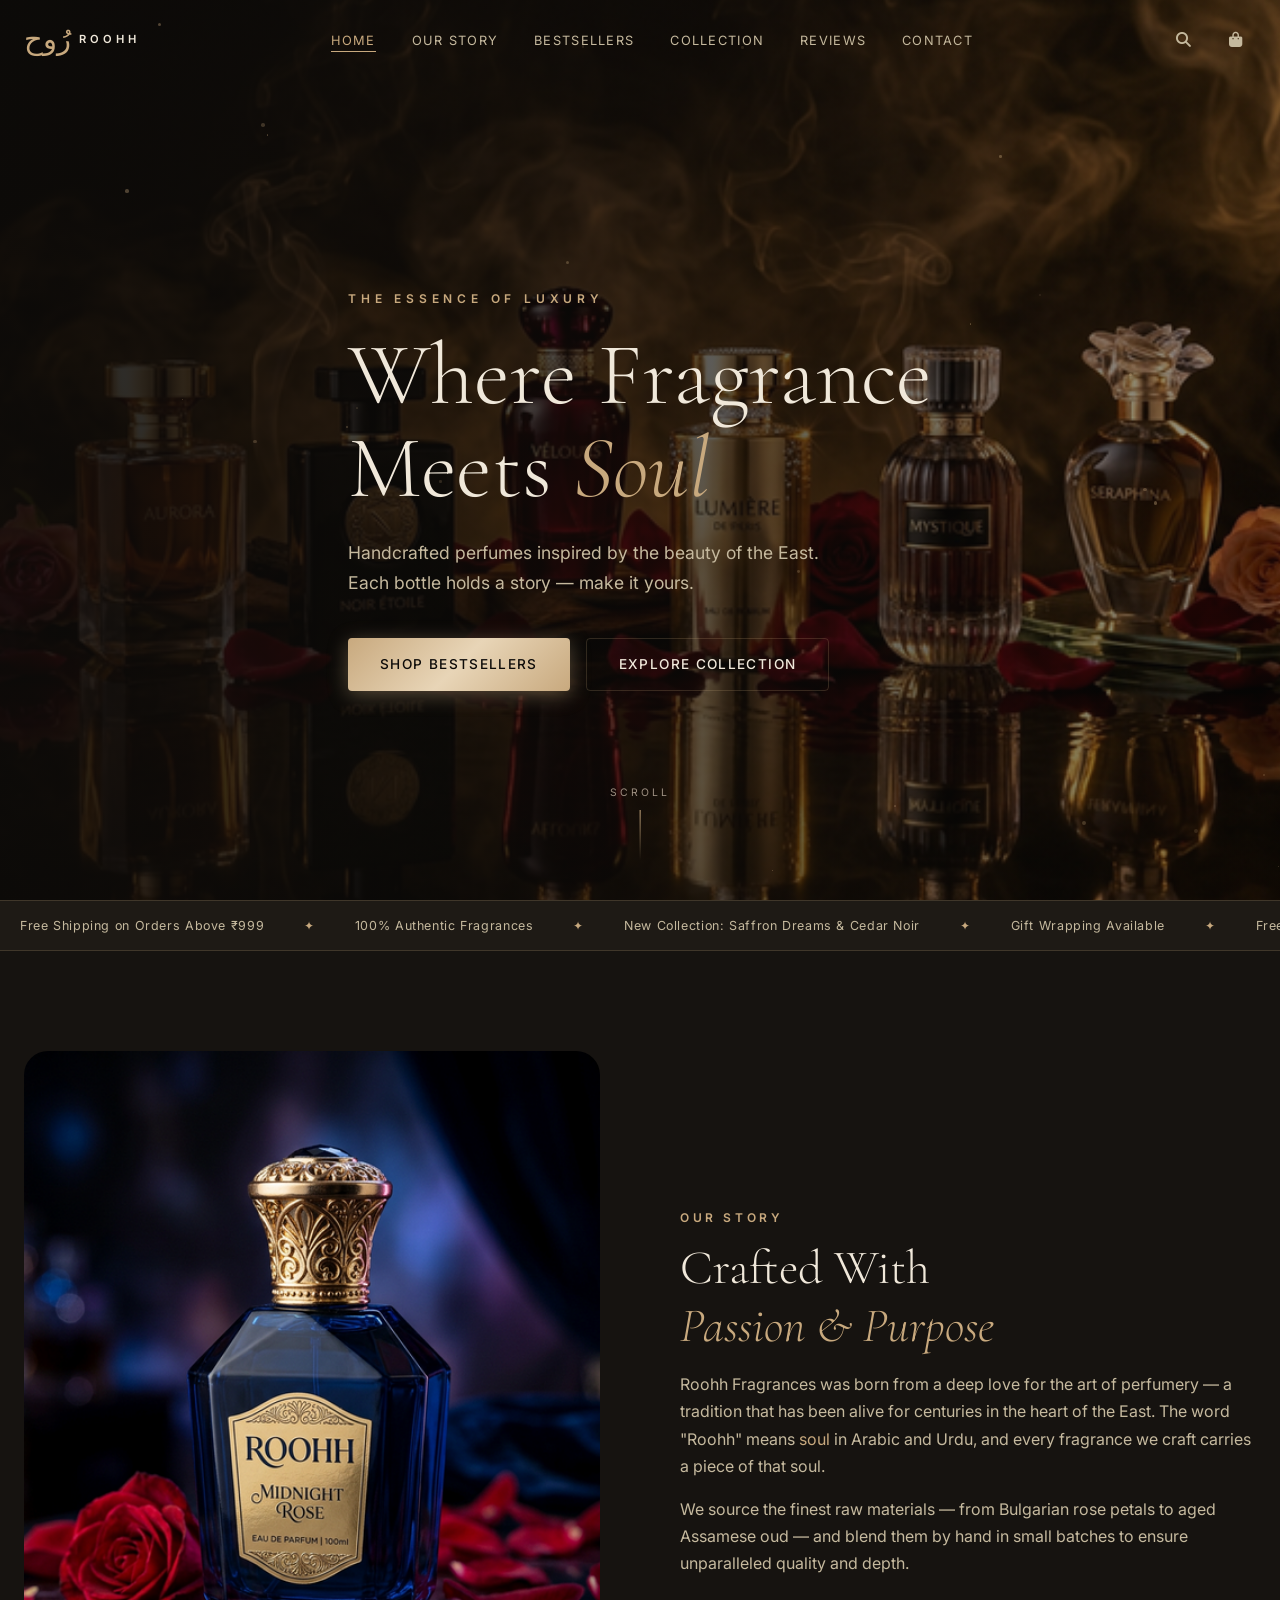
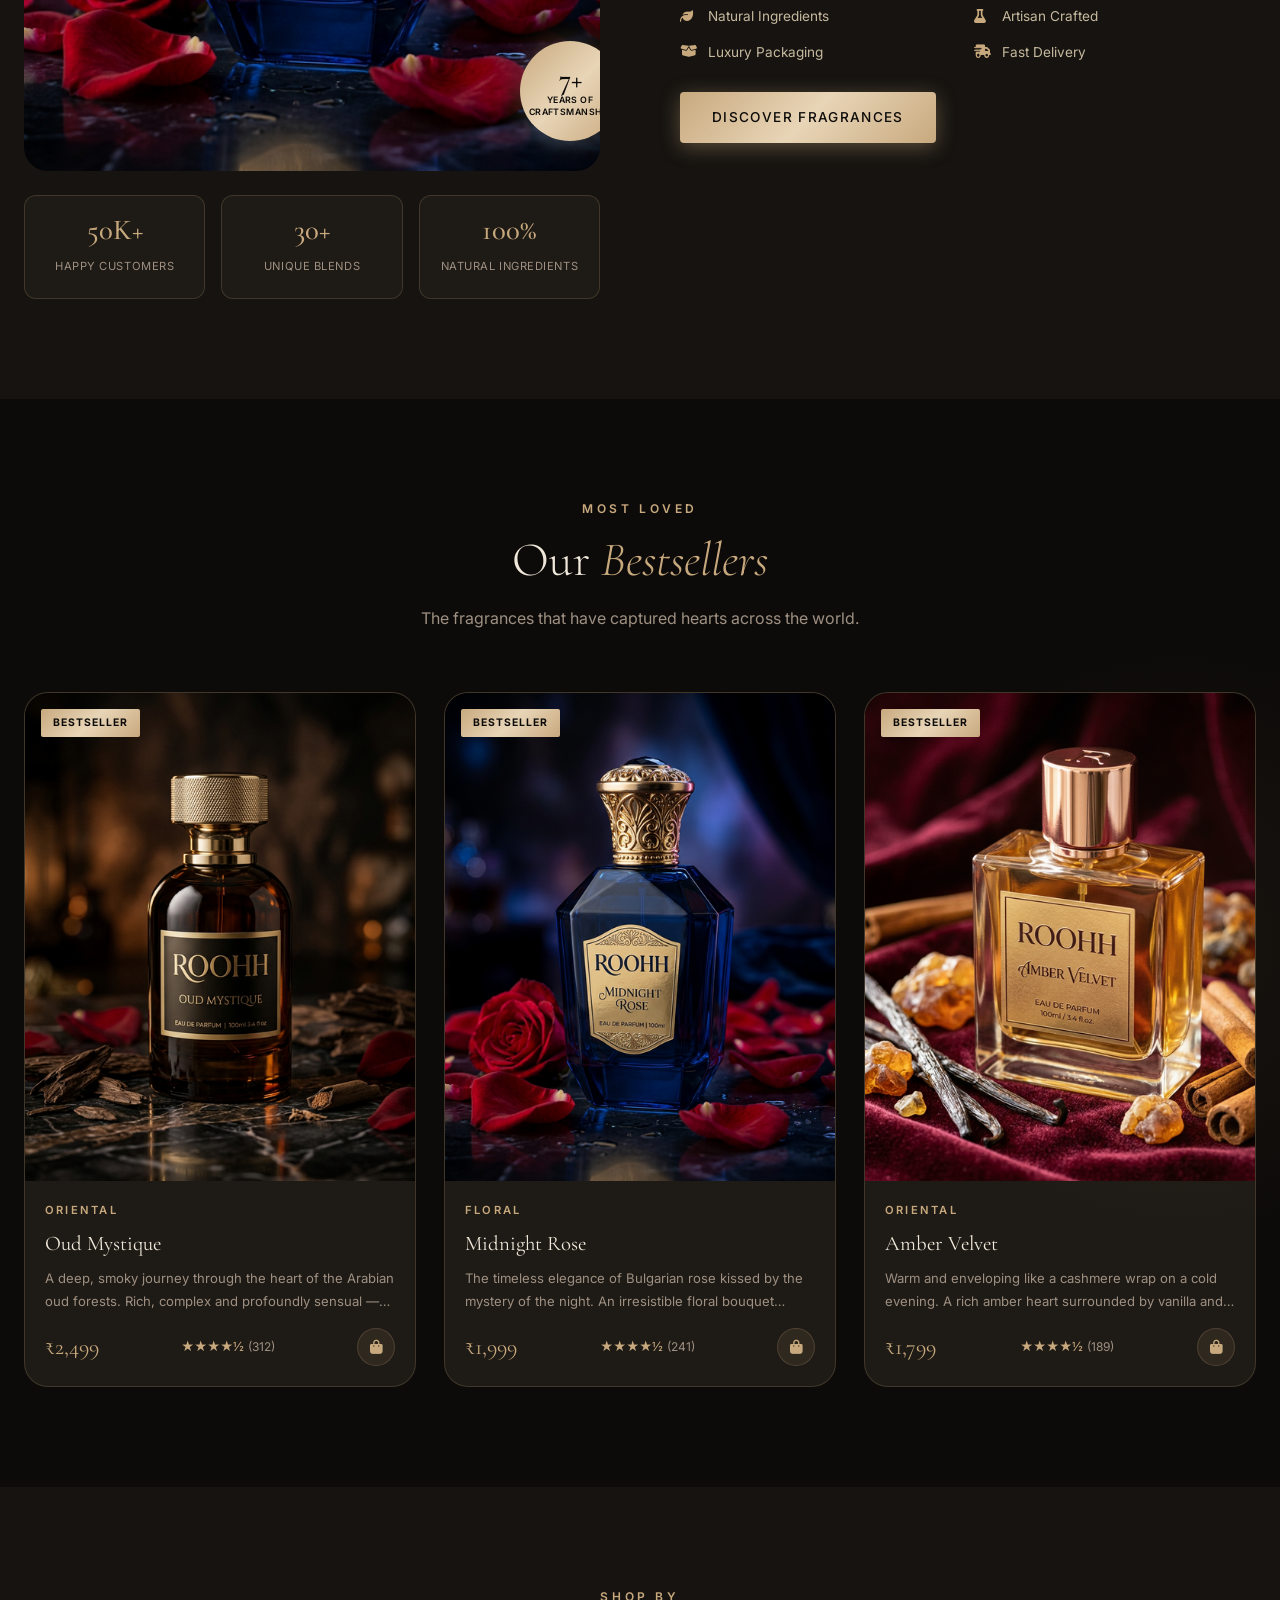
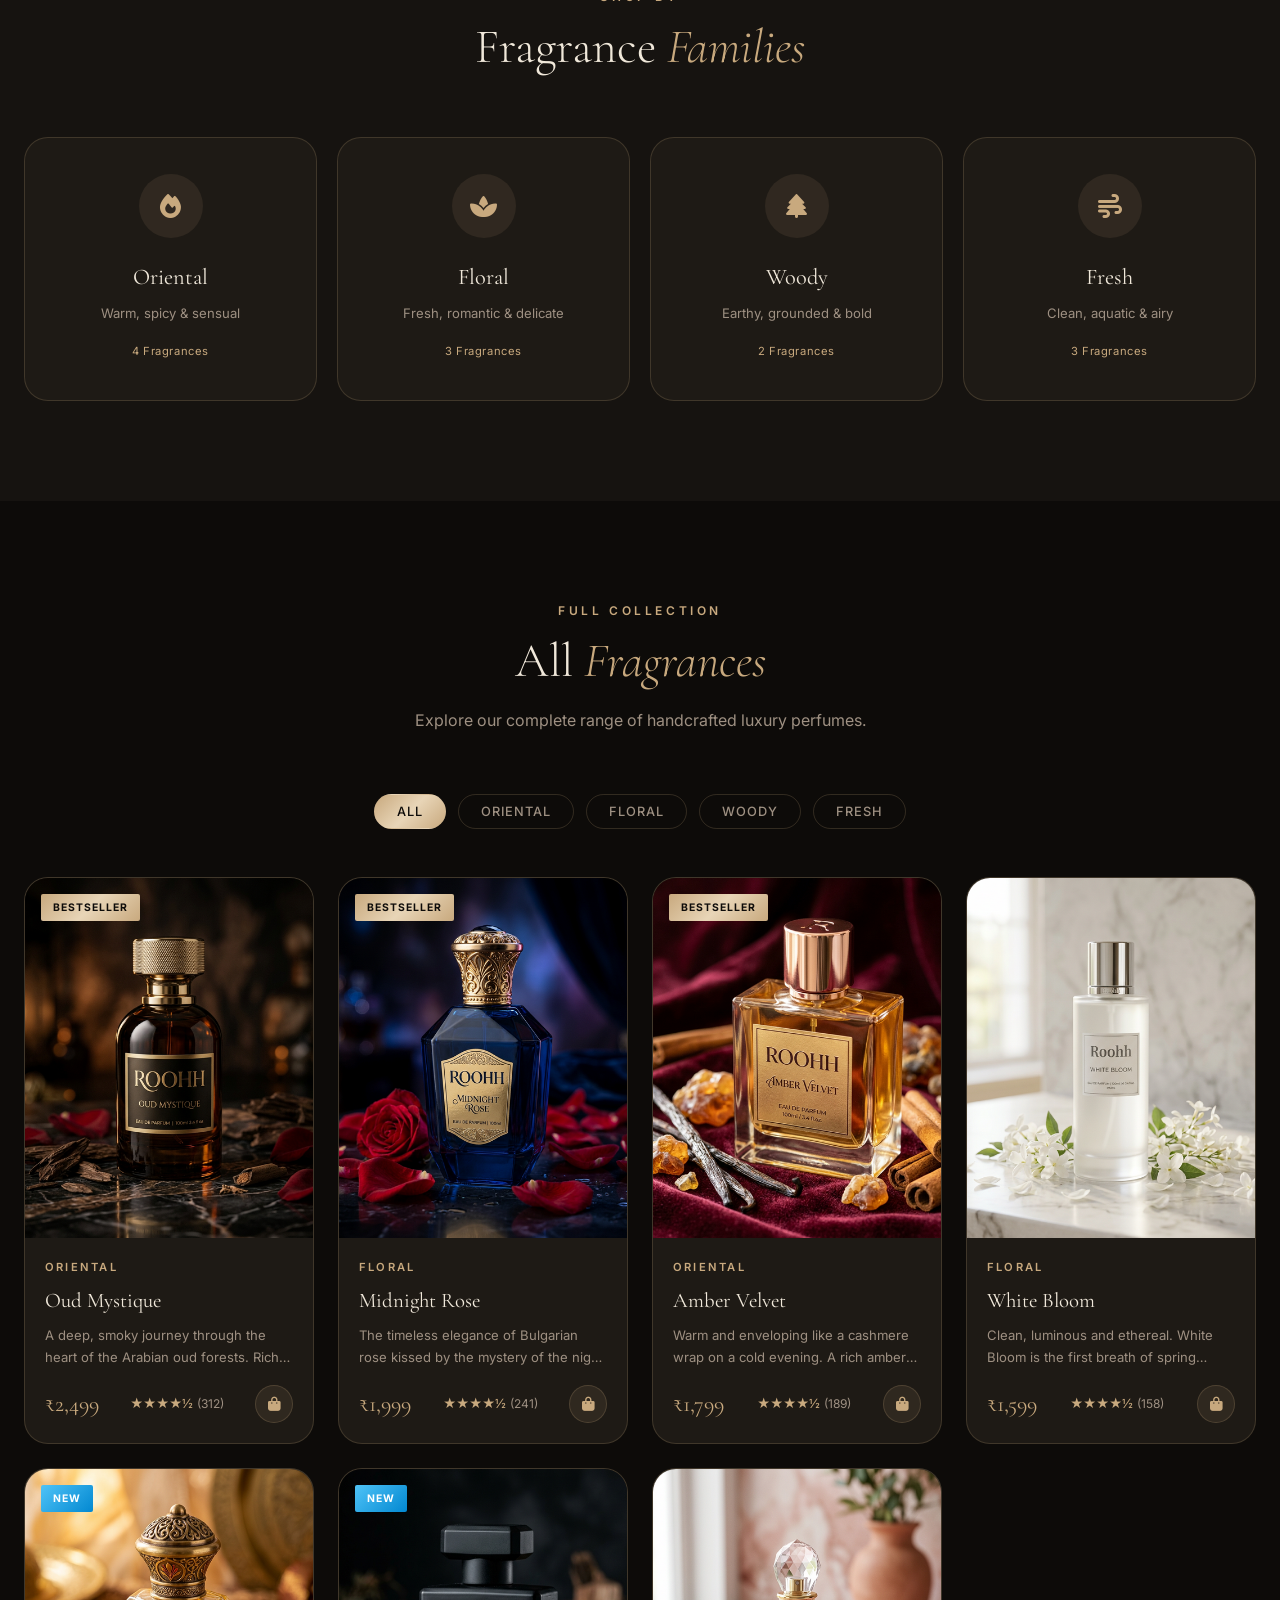
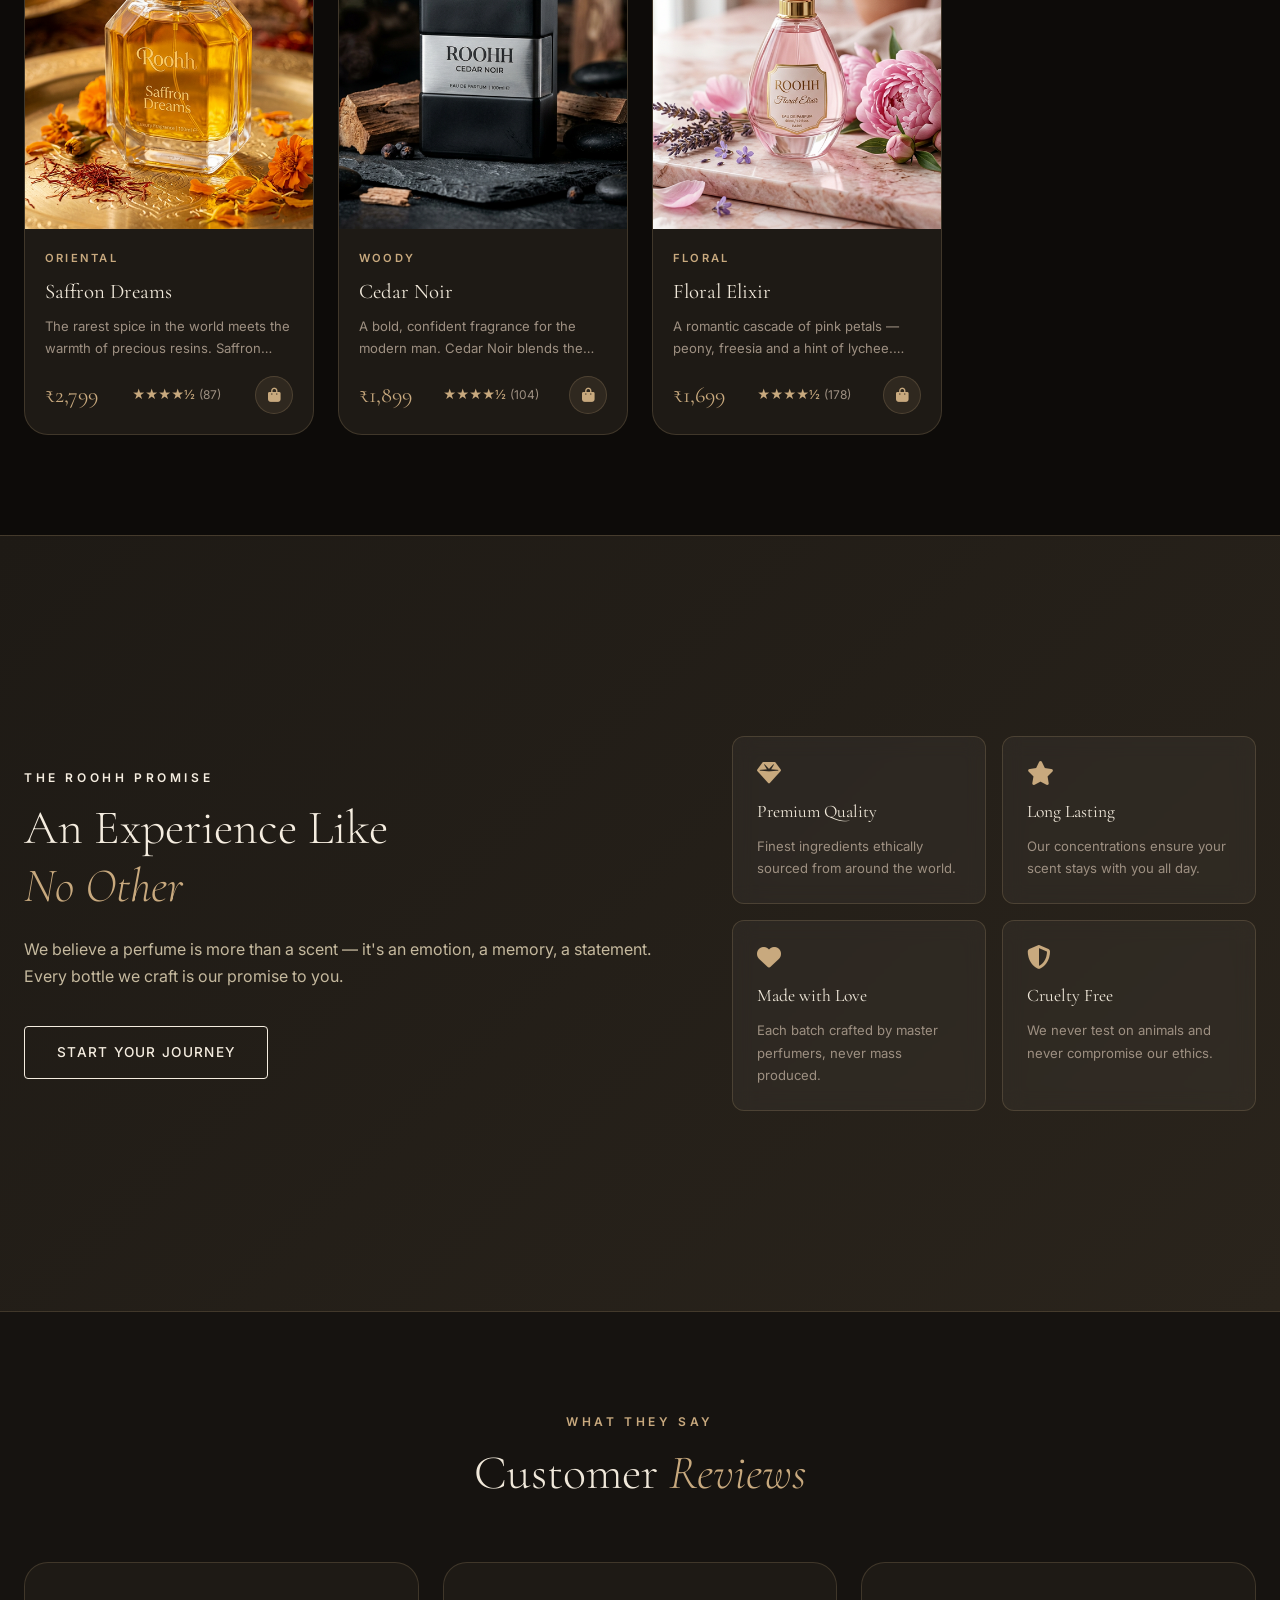
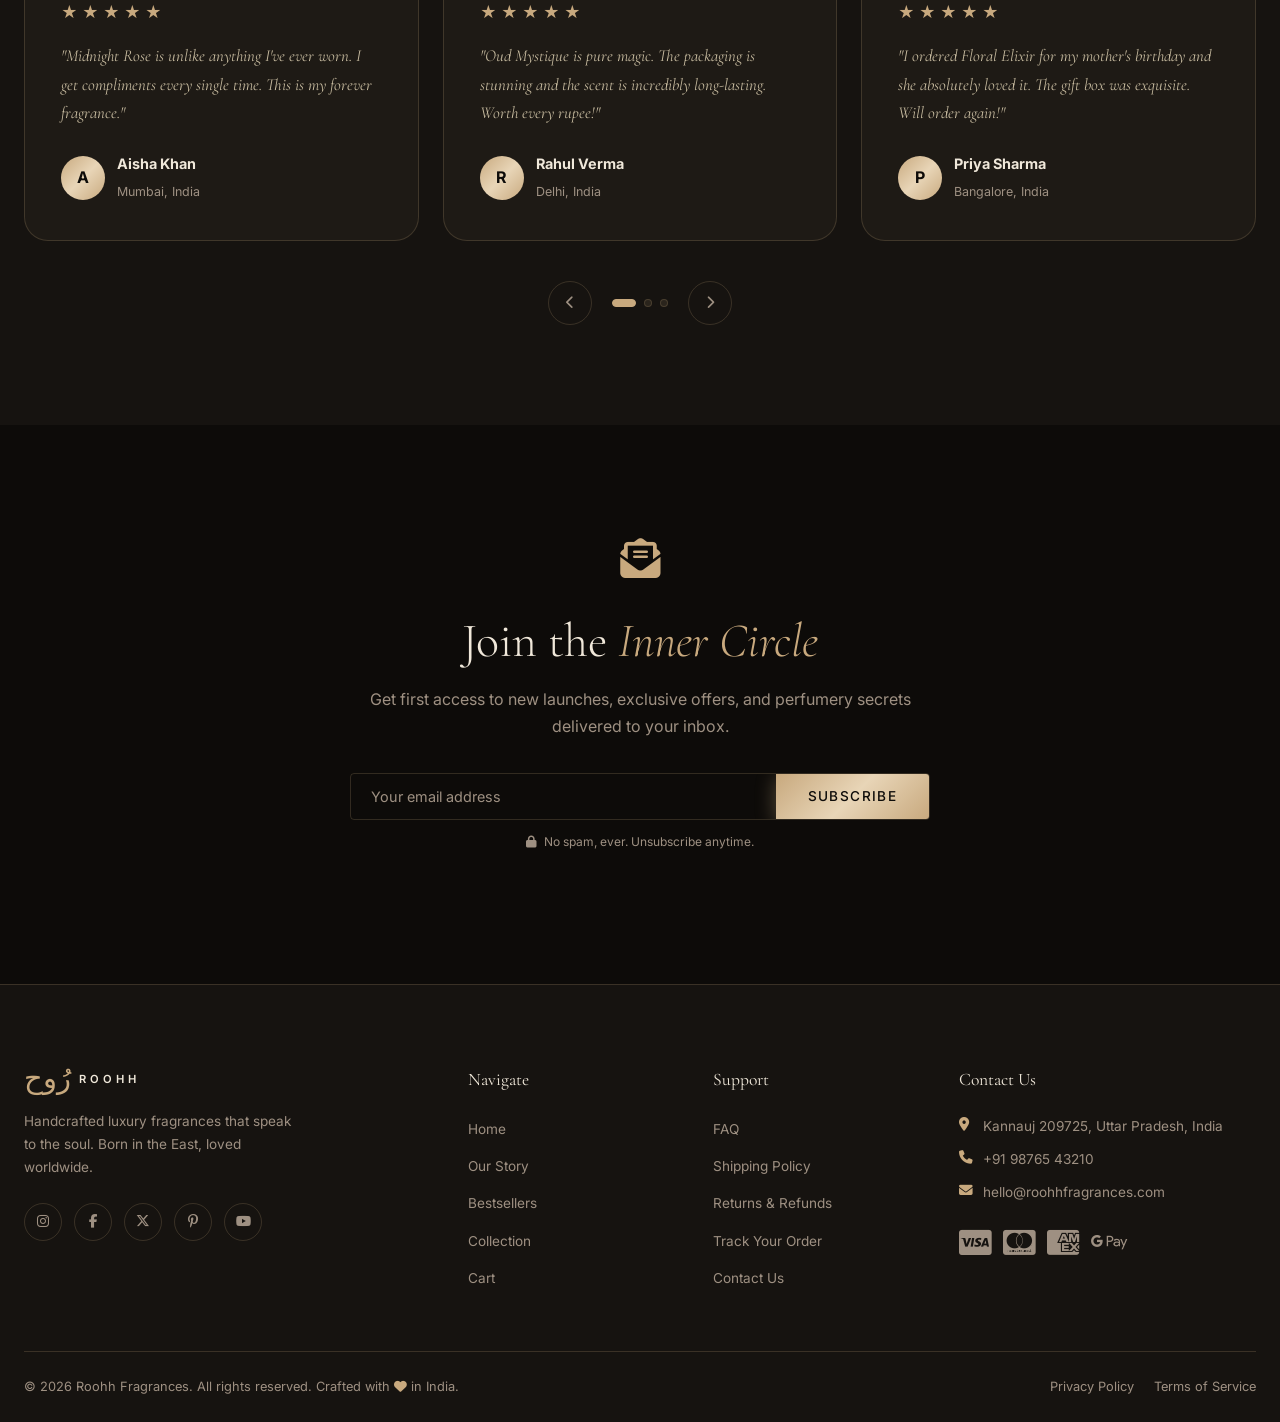
==== commit a5f486ec: "Update index.html" ====
--- a/index.html
+++ b/index.html
@@ -410,7 +410,7 @@
         <div class="footer-col">
           <h4>Contact Us</h4>
           <ul class="footer-contact">
-            <li><i class="fa-solid fa-location-dot"></i> Mumbai, Maharashtra, India</li>
+            <li><i class="fa-solid fa-location-dot"></i> Kannauj 209725, Uttar Pradesh, India</li>
             <li><i class="fa-solid fa-phone"></i> +91 98765 43210</li>
             <li><i class="fa-solid fa-envelope"></i> hello@roohhfragrances.com</li>
           </ul>
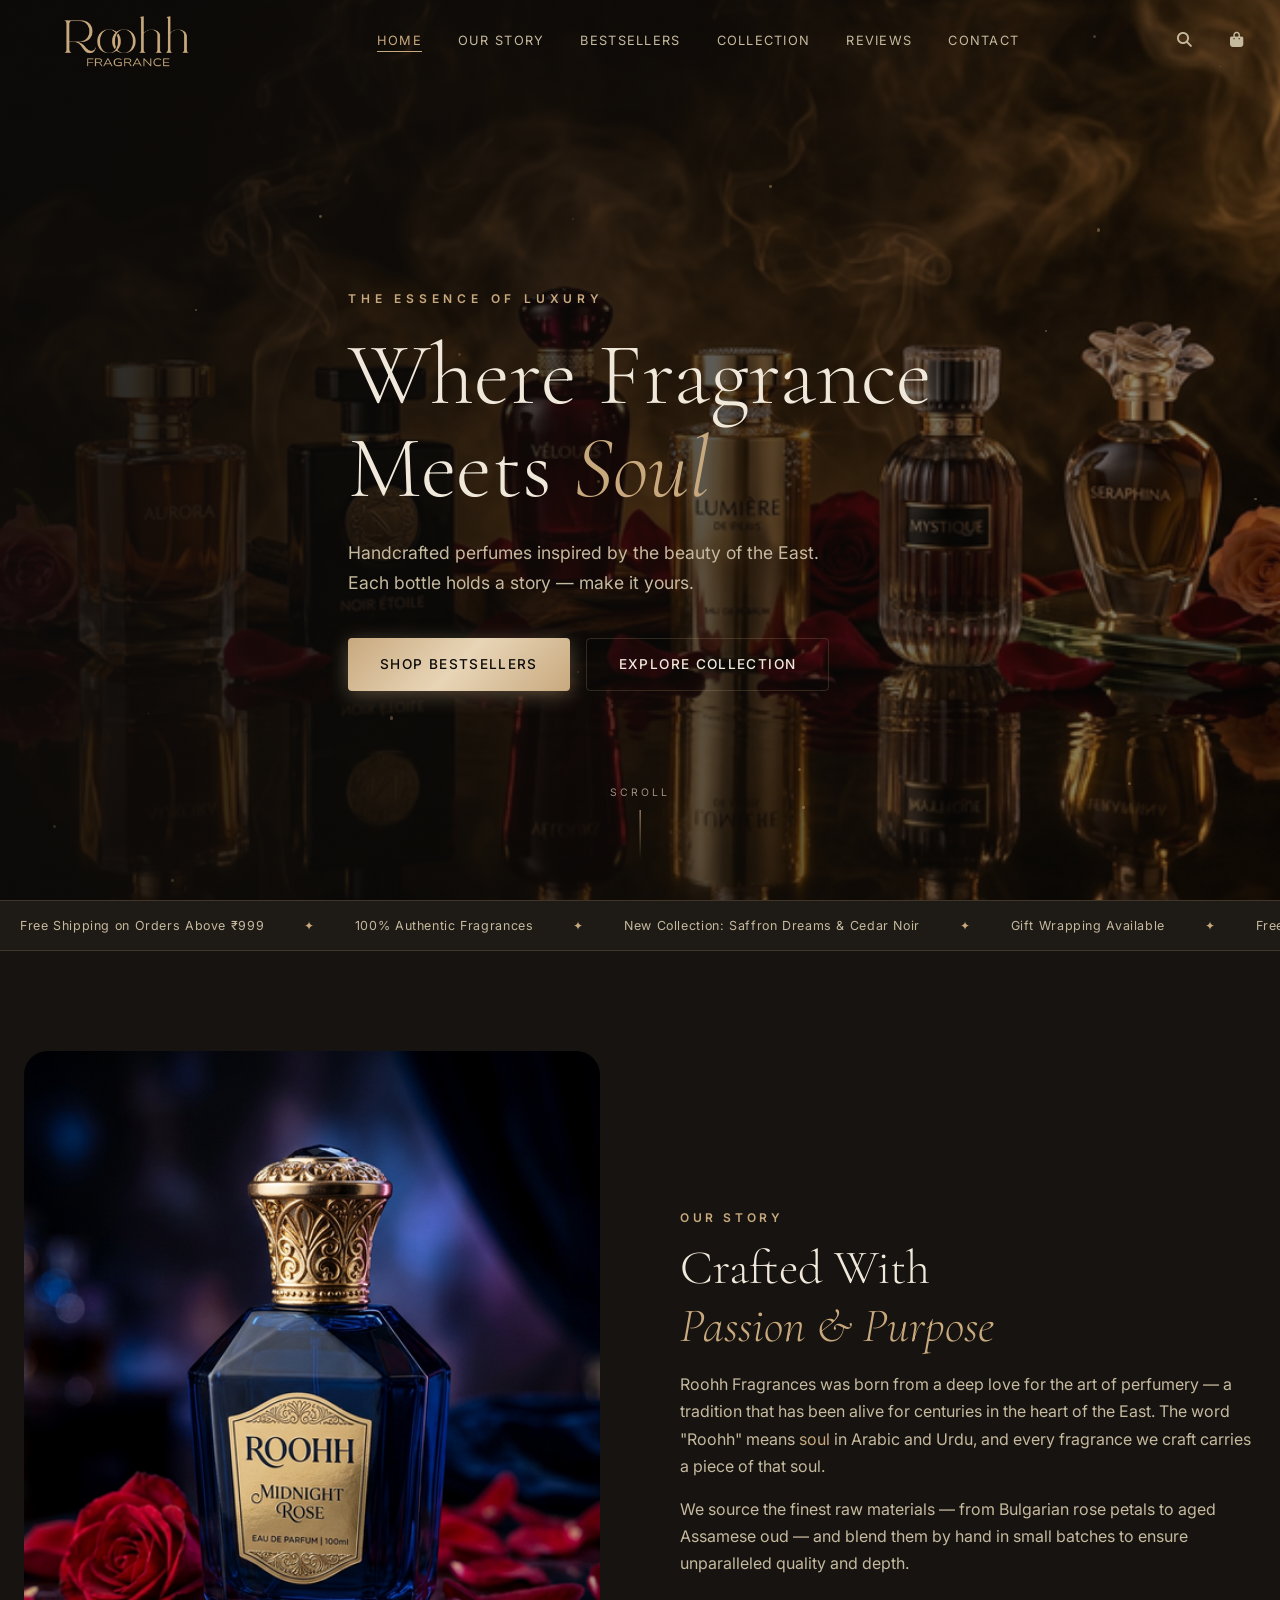
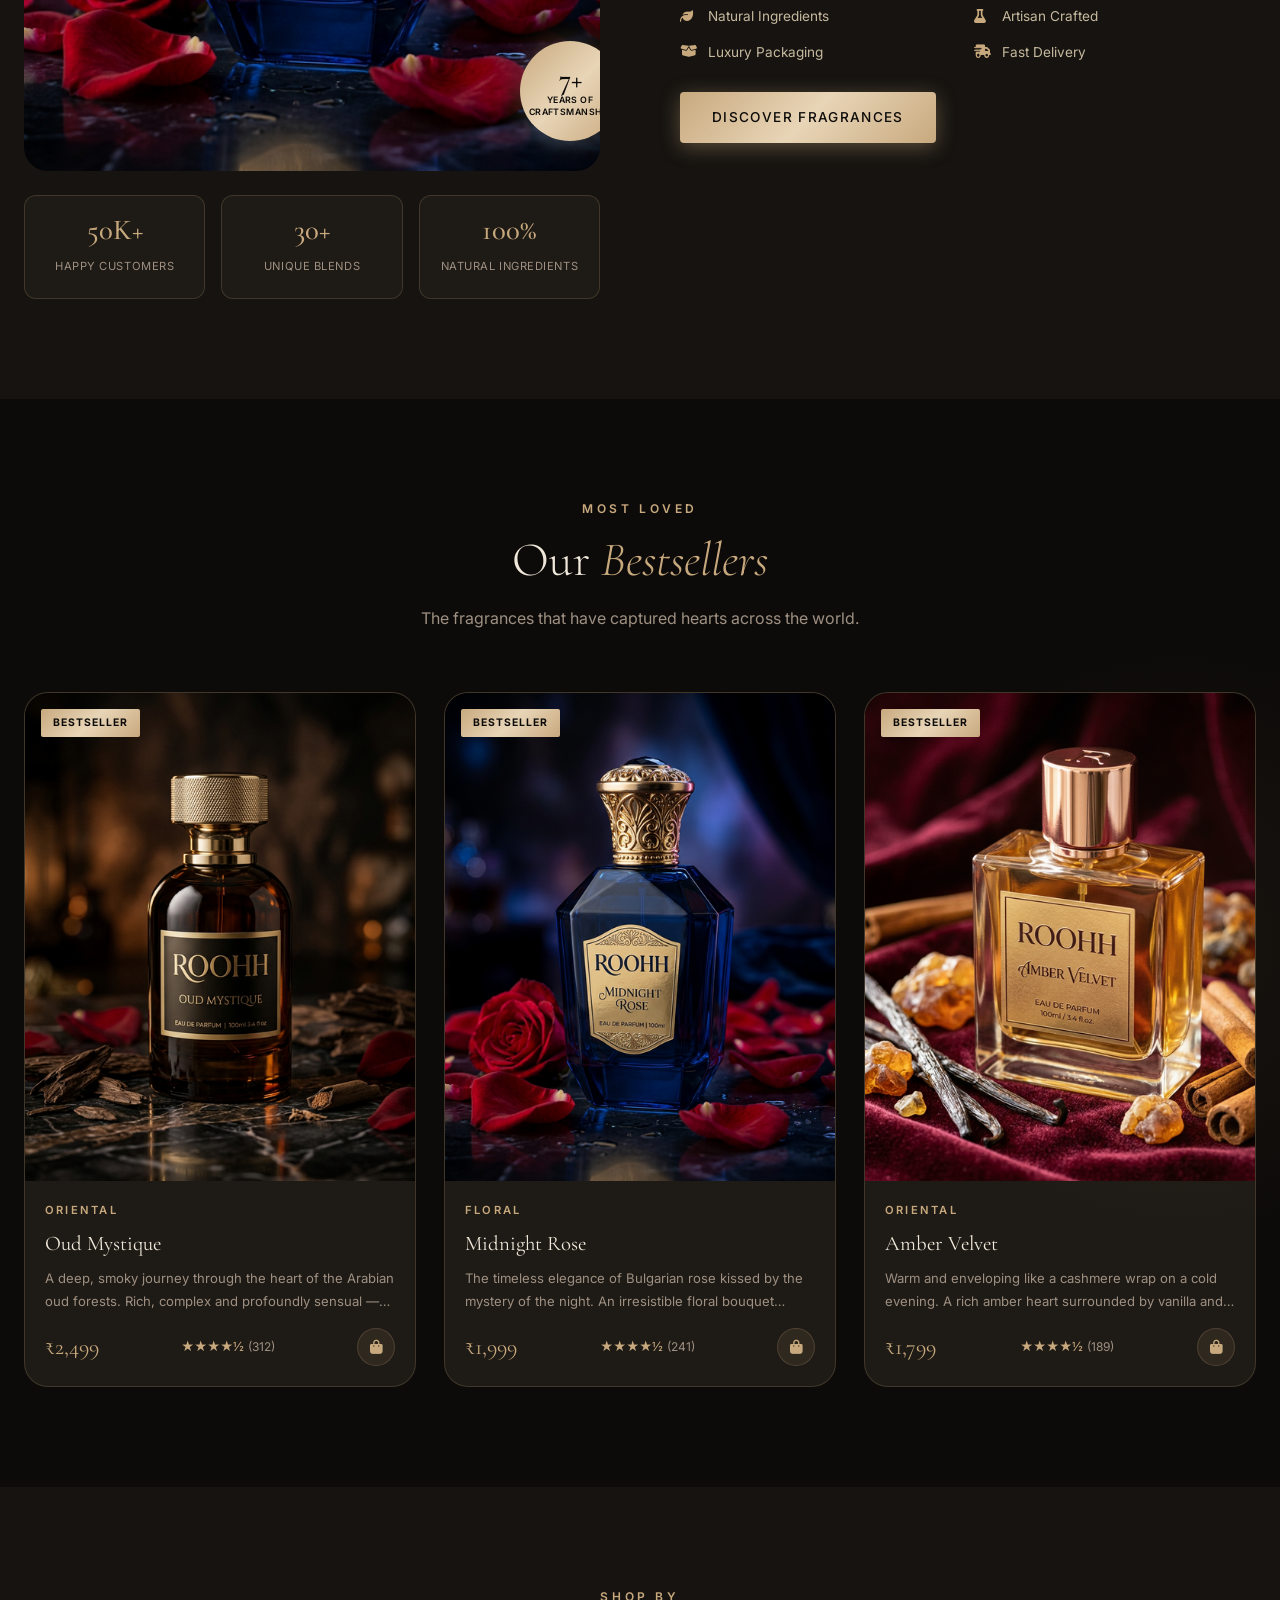
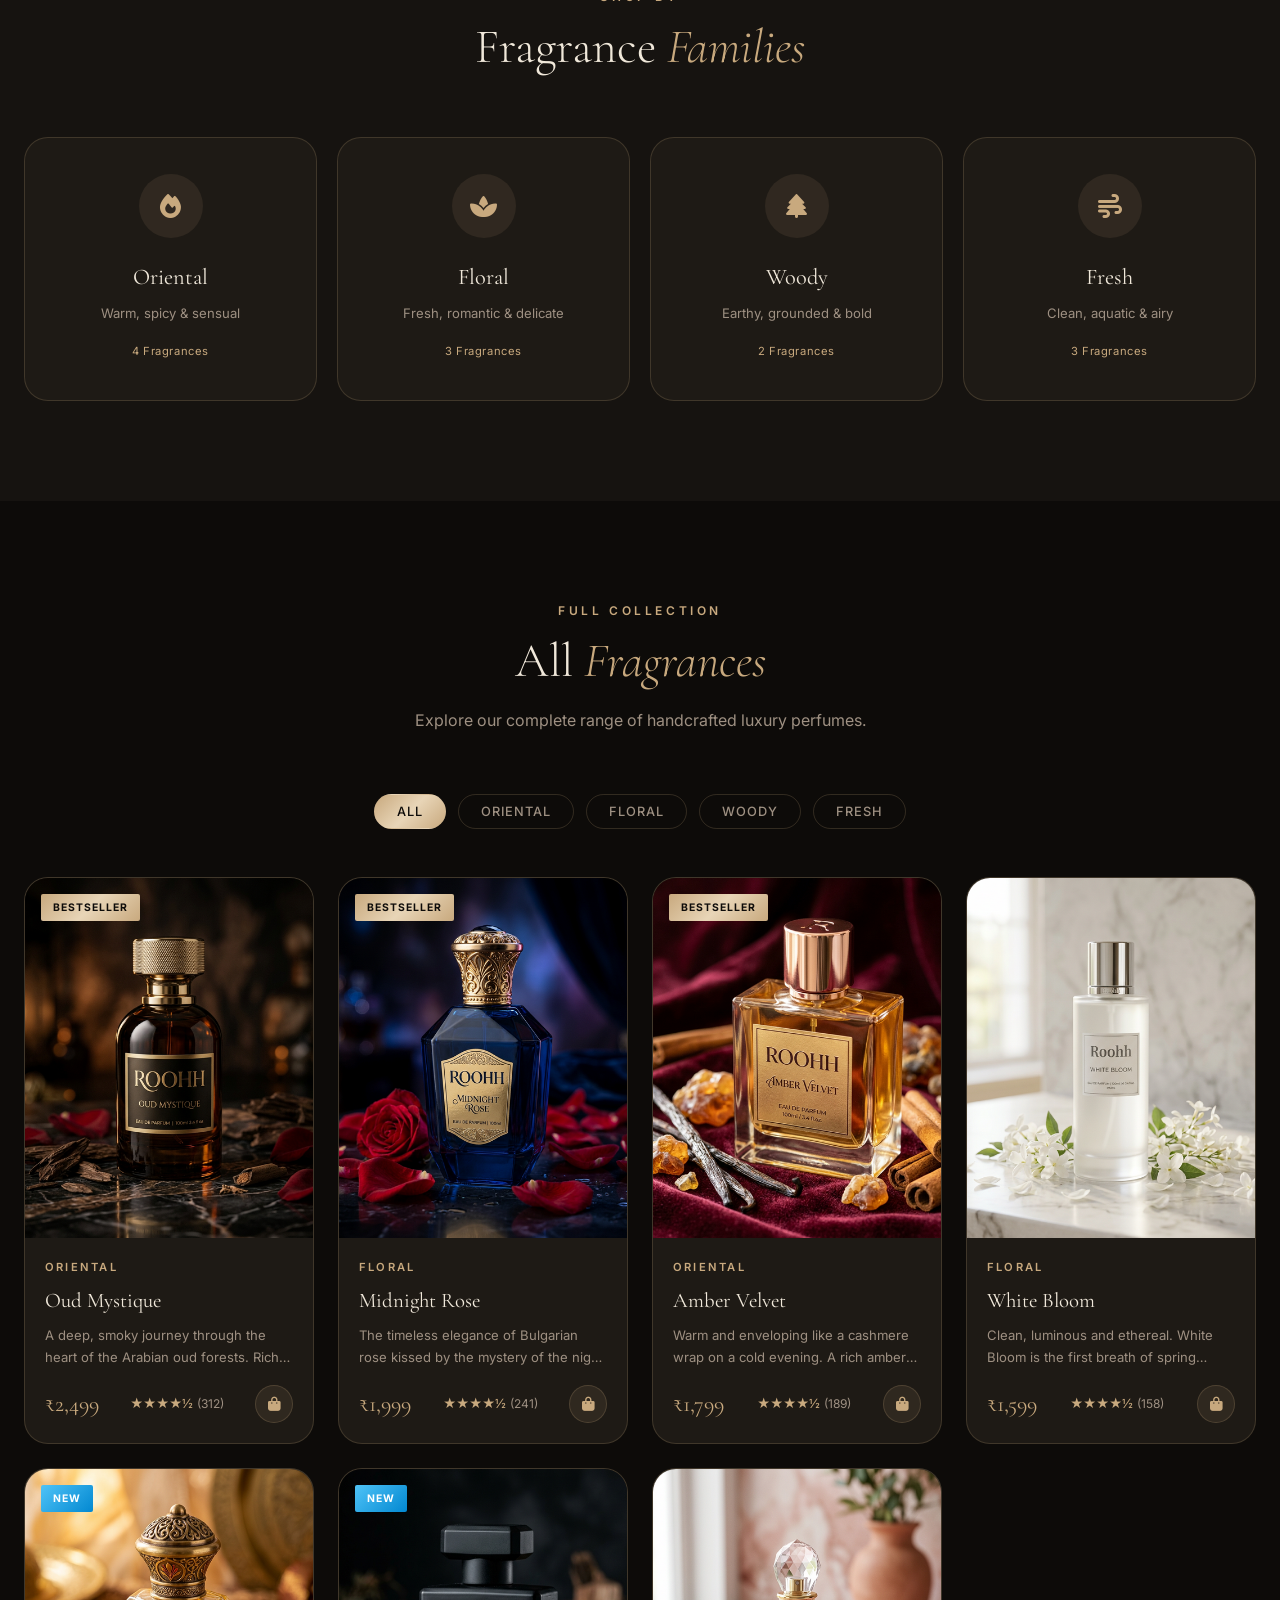
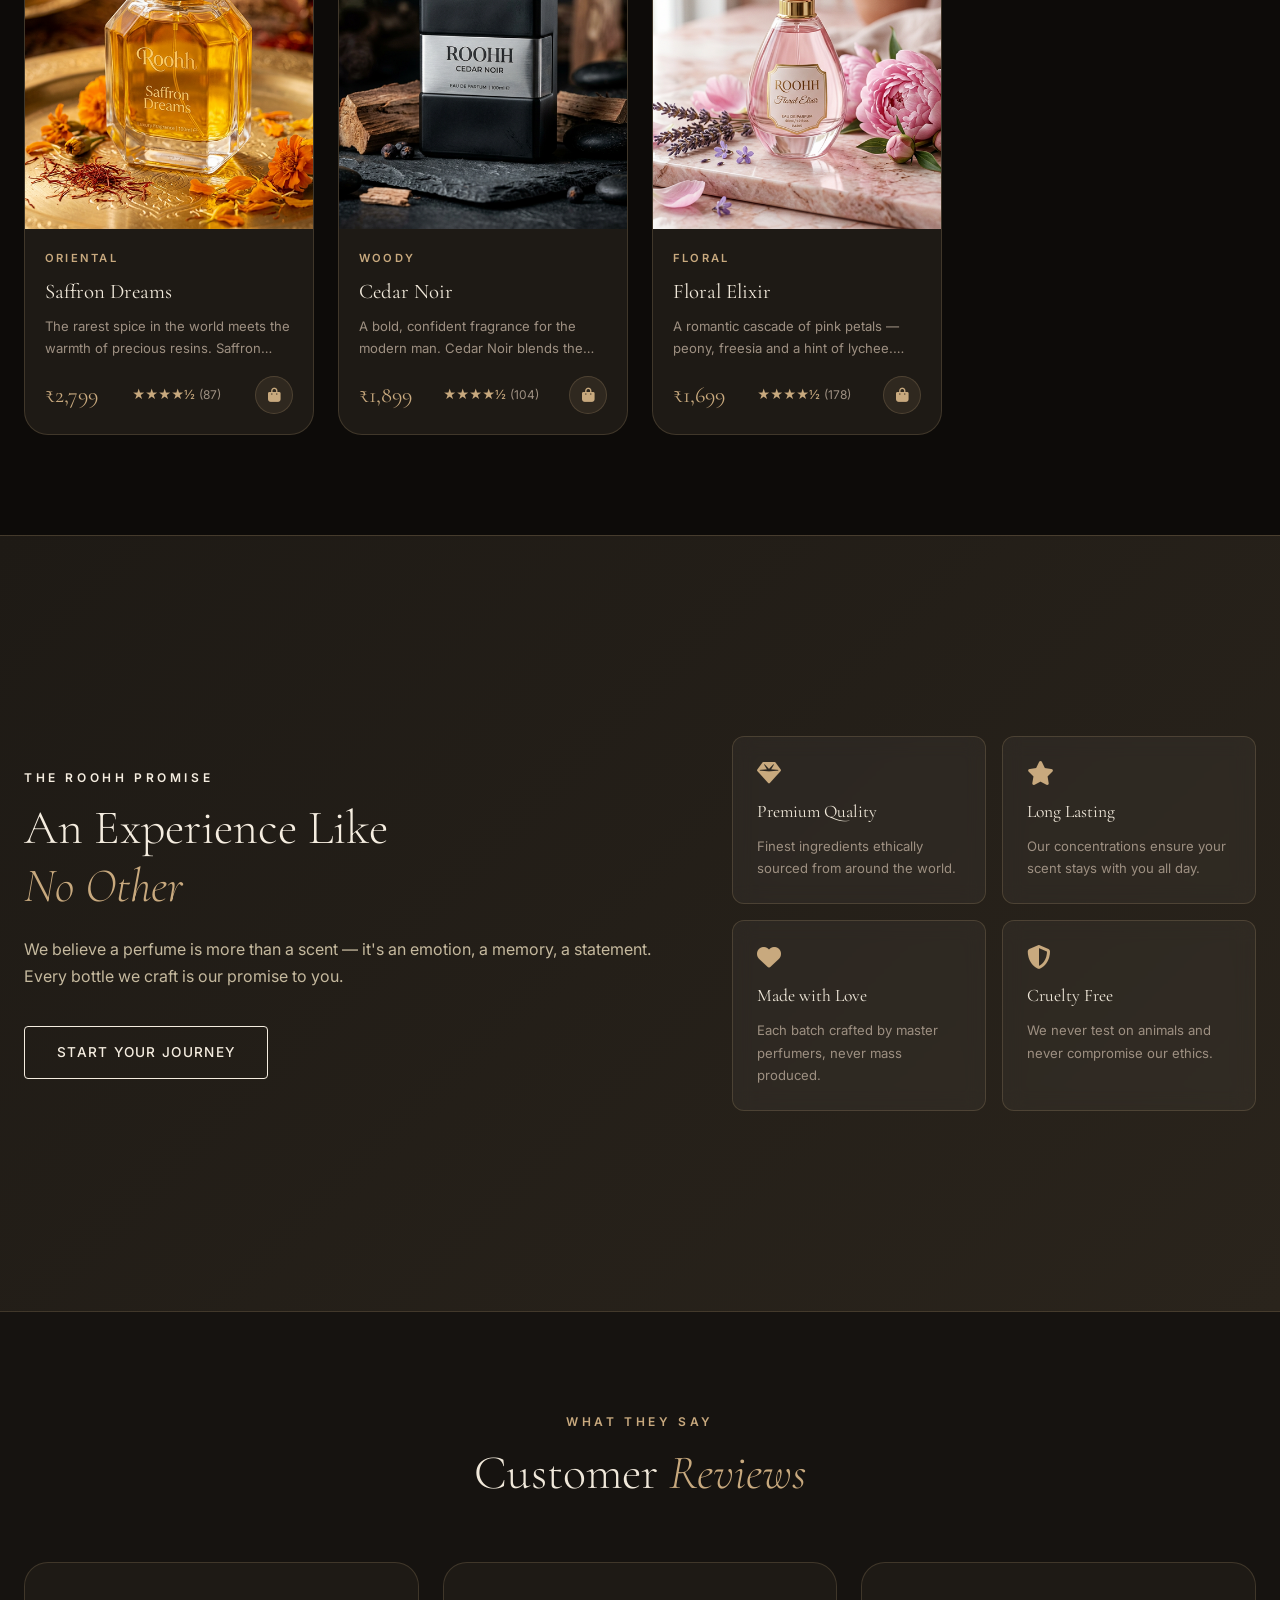
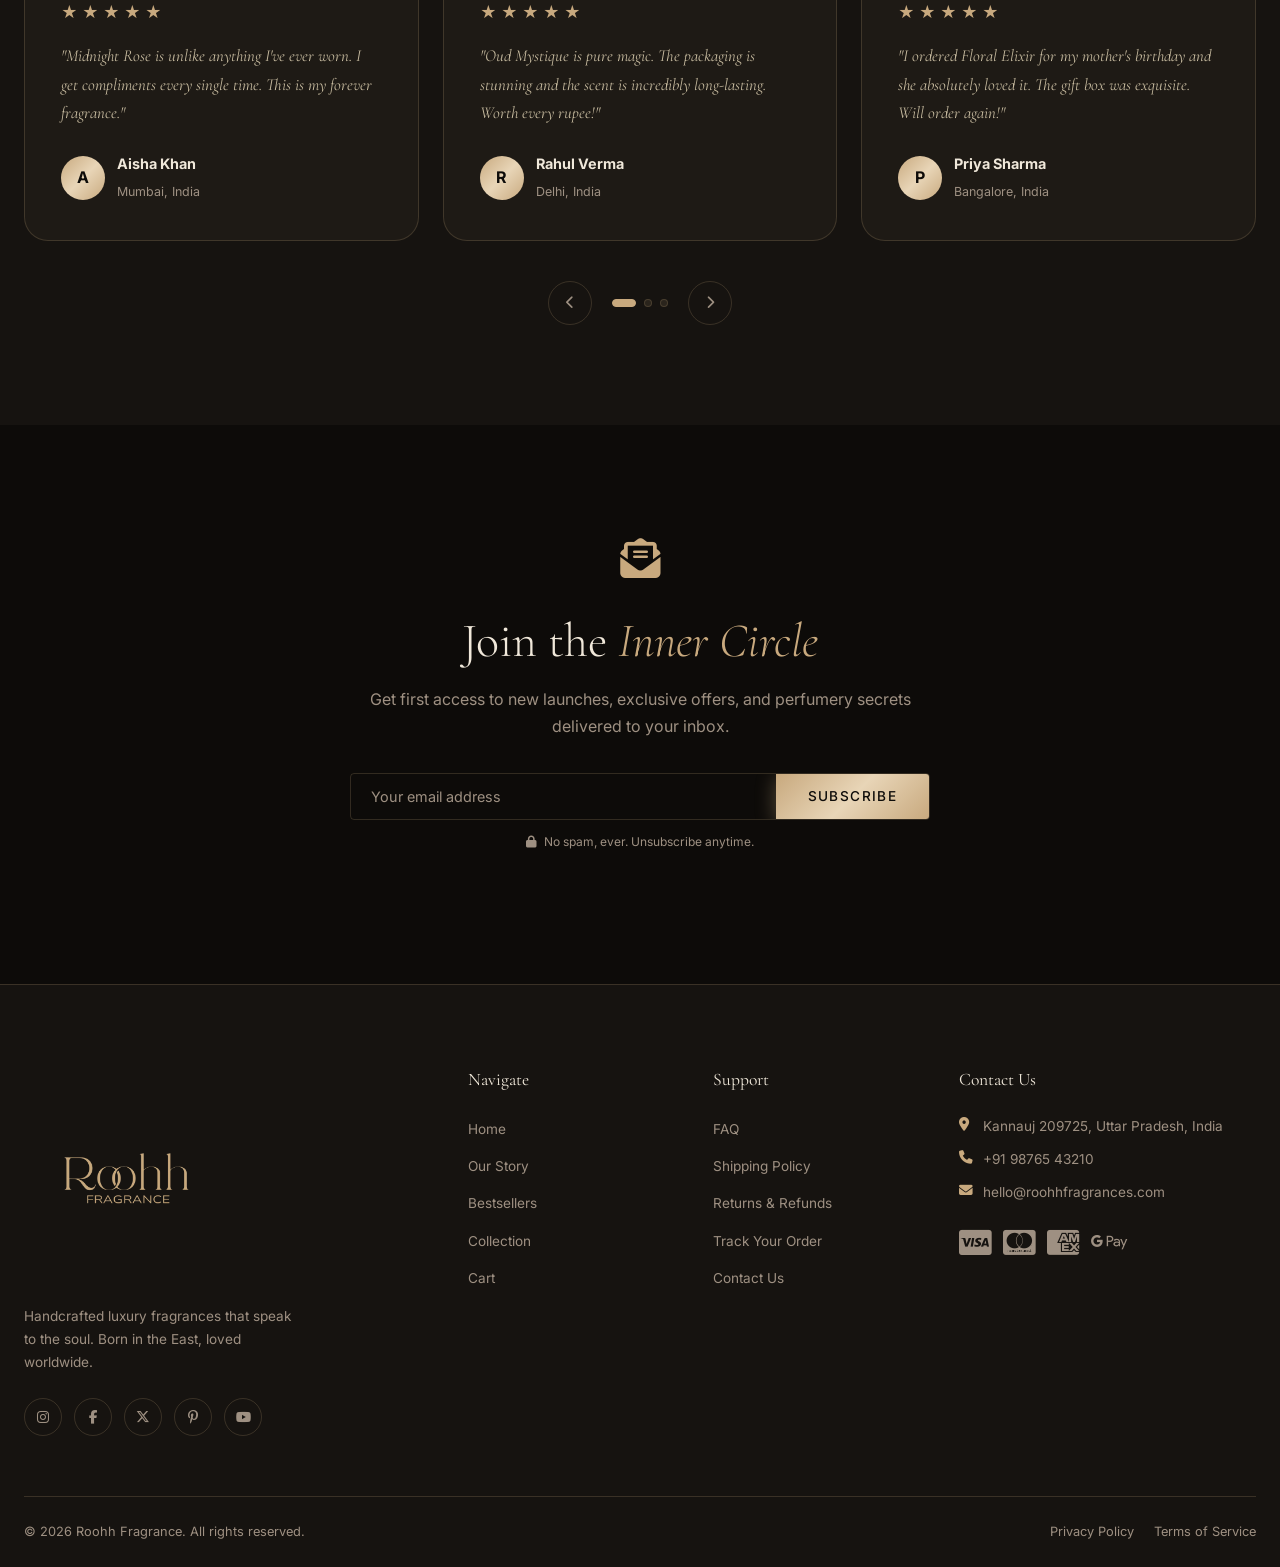
==== commit 044c2d56: "Fix promo code logic, implement cart auto-refresh, and update UI styles" ====
--- a/index.html
+++ b/index.html
@@ -1,26 +1,33 @@
 <!DOCTYPE html>
 <html lang="en">
+
 <head>
   <meta charset="UTF-8" />
   <meta name="viewport" content="width=device-width, initial-scale=1.0" />
-  <meta name="description" content="Roohh Fragrances — Discover luxury, handcrafted perfumes that awaken the senses. Shop our exclusive collection of oriental, floral, and woody scents." />
-  <meta name="keywords" content="Roohh Fragrances, perfume, luxury perfume, oud, attar, fragrance, buy perfume online" />
+  <meta name="description"
+    content="Roohh Fragrances — Discover luxury, handcrafted perfumes that awaken the senses. Shop our exclusive collection of oriental, floral, and woody scents." />
+  <meta name="keywords"
+    content="Roohh Fragrances, perfume, luxury perfume, oud, attar, fragrance, buy perfume online" />
   <meta property="og:title" content="Roohh Fragrances | Luxury Perfumes" />
   <meta property="og:description" content="Premium handcrafted fragrances that tell your story." />
   <title>Roohh Fragrances | Luxury Perfumes</title>
+  <link rel="icon" type="image/png" href="images/icon.png">
   <link rel="stylesheet" href="style.css" />
   <link rel="preconnect" href="https://fonts.googleapis.com" />
   <link rel="preconnect" href="https://fonts.gstatic.com" crossorigin />
-  <link href="https://fonts.googleapis.com/css2?family=Cormorant+Garamond:ital,wght@0,300;0,400;0,500;0,600;1,300;1,400&family=Inter:wght@300;400;500;600&display=swap" rel="stylesheet" />
+  <link
+    href="https://fonts.googleapis.com/css2?family=Cormorant+Garamond:ital,wght@0,300;0,400;0,500;0,600;1,300;1,400&family=Inter:wght@300;400;500;600&display=swap"
+    rel="stylesheet" />
   <link rel="stylesheet" href="https://cdnjs.cloudflare.com/ajax/libs/font-awesome/6.5.0/css/all.min.css" />
 </head>
+
 <body>
 
   <!-- ======= PRELOADER ======= -->
   <div id="preloader">
     <div class="preloader-inner">
-      <div class="preloader-logo">رُوح</div>
-      <div class="preloader-text">ROOHH FRAGRANCES</div>
+      <div class="preloader-logo"><img src="images/logo.png" alt=""></div>
+      <div class="preloader-text">ROOHH FRAGRANCE</div>
       <div class="preloader-bar"><span></span></div>
     </div>
   </div>
@@ -29,8 +36,7 @@
   <nav id="navbar">
     <div class="nav-container">
       <a href="index.html" class="nav-logo">
-        <span class="logo-arabic">رُوح</span>
-        <span class="logo-text">ROOHH</span>
+        <span class="logo"><img src="images/logo.png" alt=""></span>
       </a>
       <ul class="nav-links" id="navLinks">
         <li><a href="#home" class="nav-link active-link">Home</a></li>
@@ -140,10 +146,13 @@
           <p class="section-label reveal-side">Our Story</p>
           <h2 class="section-title reveal-side delay-1">Crafted With<br /><em>Passion & Purpose</em></h2>
           <p class="about-para reveal-side delay-2">
-            Roohh Fragrances was born from a deep love for the art of perfumery — a tradition that has been alive for centuries in the heart of the East. The word "Roohh" means <em>soul</em> in Arabic and Urdu, and every fragrance we craft carries a piece of that soul.
+            Roohh Fragrances was born from a deep love for the art of perfumery — a tradition that has been alive for
+            centuries in the heart of the East. The word "Roohh" means <em>soul</em> in Arabic and Urdu, and every
+            fragrance we craft carries a piece of that soul.
           </p>
           <p class="about-para reveal-side delay-3">
-            We source the finest raw materials — from Bulgarian rose petals to aged Assamese oud — and blend them by hand in small batches to ensure unparalleled quality and depth.
+            We source the finest raw materials — from Bulgarian rose petals to aged Assamese oud — and blend them by
+            hand in small batches to ensure unparalleled quality and depth.
           </p>
           <div class="about-features reveal-side delay-4">
             <div class="feature-item">
@@ -247,7 +256,8 @@
       <div class="experience-text">
         <p class="section-label light">The Roohh Promise</p>
         <h2 class="section-title light">An Experience Like<br /><em>No Other</em></h2>
-        <p class="exp-sub">We believe a perfume is more than a scent — it's an emotion, a memory, a statement. Every bottle we craft is our promise to you.</p>
+        <p class="exp-sub">We believe a perfume is more than a scent — it's an emotion, a memory, a statement. Every
+          bottle we craft is our promise to you.</p>
         <a href="#products" class="btn btn-outline-light">Start Your Journey</a>
       </div>
       <div class="experience-cards">
@@ -286,7 +296,8 @@
         <div class="testimonial-track" id="testimonialTrack">
           <div class="testimonial-card">
             <div class="t-stars">★★★★★</div>
-            <p class="t-text">"Midnight Rose is unlike anything I've ever worn. I get compliments every single time. This is my forever fragrance."</p>
+            <p class="t-text">"Midnight Rose is unlike anything I've ever worn. I get compliments every single time.
+              This is my forever fragrance."</p>
             <div class="t-author">
               <div class="t-avatar">A</div>
               <div>
@@ -297,7 +308,8 @@
           </div>
           <div class="testimonial-card">
             <div class="t-stars">★★★★★</div>
-            <p class="t-text">"Oud Mystique is pure magic. The packaging is stunning and the scent is incredibly long-lasting. Worth every rupee!"</p>
+            <p class="t-text">"Oud Mystique is pure magic. The packaging is stunning and the scent is incredibly
+              long-lasting. Worth every rupee!"</p>
             <div class="t-author">
               <div class="t-avatar">R</div>
               <div>
@@ -308,7 +320,8 @@
           </div>
           <div class="testimonial-card">
             <div class="t-stars">★★★★★</div>
-            <p class="t-text">"I ordered Floral Elixir for my mother's birthday and she absolutely loved it. The gift box was exquisite. Will order again!"</p>
+            <p class="t-text">"I ordered Floral Elixir for my mother's birthday and she absolutely loved it. The gift
+              box was exquisite. Will order again!"</p>
             <div class="t-author">
               <div class="t-avatar">P</div>
               <div>
@@ -319,7 +332,8 @@
           </div>
           <div class="testimonial-card">
             <div class="t-stars">★★★★★</div>
-            <p class="t-text">"Cedar Noir is my everyday scent now. It's masculine without being overpowering. The sillage is incredible!"</p>
+            <p class="t-text">"Cedar Noir is my everyday scent now. It's masculine without being overpowering. The
+              sillage is incredible!"</p>
             <div class="t-author">
               <div class="t-avatar">S</div>
               <div>
@@ -330,7 +344,8 @@
           </div>
           <div class="testimonial-card">
             <div class="t-stars">★★★★★</div>
-            <p class="t-text">"Amber Velvet smells exactly like a warm hug on a winter evening. Roohh has mastered the art of oriental perfumery."</p>
+            <p class="t-text">"Amber Velvet smells exactly like a warm hug on a winter evening. Roohh has mastered the
+              art of oriental perfumery."</p>
             <div class="t-author">
               <div class="t-avatar">Z</div>
               <div>
@@ -375,10 +390,10 @@
       <div class="footer-grid">
         <div class="footer-brand">
           <a href="index.html" class="nav-logo">
-            <span class="logo-arabic">رُوح</span>
-            <span class="logo-text">ROOHH</span>
+            <span class="logo"><img src="images/logo.png" alt=""></span>
           </a>
-          <p class="footer-desc">Handcrafted luxury fragrances that speak to the soul. Born in the East, loved worldwide.</p>
+          <p class="footer-desc">Handcrafted luxury fragrances that speak to the soul. Born in the East, loved
+            worldwide.</p>
           <div class="footer-socials">
             <a href="#" aria-label="Instagram"><i class="fa-brands fa-instagram"></i></a>
             <a href="#" aria-label="Facebook"><i class="fa-brands fa-facebook-f"></i></a>
@@ -423,7 +438,7 @@
         </div>
       </div>
       <div class="footer-bottom">
-        <p>&copy; 2026 Roohh Fragrances. All rights reserved. Crafted with <i class="fa-solid fa-heart" style="color:#c8a97e;"></i> in India.</p>
+        <p>&copy; 2026 Roohh Fragrance. All rights reserved.</p>
         <div class="footer-bottom-links">
           <a href="#">Privacy Policy</a>
           <a href="#">Terms of Service</a>
@@ -496,4 +511,5 @@
 
   <script src="script.js"></script>
 </body>
-</html>
+
+</html>
--- a/style.css
+++ b/style.css
@@ -136,9 +136,8 @@
 #preloader.hidden { opacity: 0; visibility: hidden; }
 .preloader-inner { text-align: center; }
 .preloader-logo {
-  font-family: var(--font-serif);
-  font-size: 4rem;
-  color: var(--gold);
+  height: 12rem;
+  width: 12rem;
   animation: pulseGold 1.5s ease-in-out infinite;
 }
 .preloader-text {
@@ -201,19 +200,12 @@
   gap: 8px;
   flex-shrink: 0;
 }
-.logo-arabic {
-  font-family: var(--font-serif);
-  font-size: 1.8rem;
-  color: var(--gold);
-  line-height: 1;
-}
-.logo-text {
-  font-size: 0.7rem;
-  font-weight: 600;
-  letter-spacing: 0.35em;
-  color: var(--text-main);
-  text-transform: uppercase;
-}
+.logo img {
+  height: 14rem;
+  padding: 2rem;
+  padding-top: 3rem;
+}
+
 .nav-links {
   display: flex;
   align-items: center;
@@ -1199,6 +1191,17 @@
 }
 .qty-btn:hover { background: var(--gold); color: var(--dark); }
 #qtyVal { width: 40px; text-align: center; font-size: 0.9rem; }
+.qty-control > span {
+  min-width: 40px;
+  text-align: center;
+  font-size: 0.9rem;
+  font-weight: 600;
+  color: var(--gold);
+  background: var(--dark-4);
+  padding: 6px 4px;
+  border-left: 1px solid var(--border);
+  border-right: 1px solid var(--border);
+}
 
 /* =============================================
    TOAST
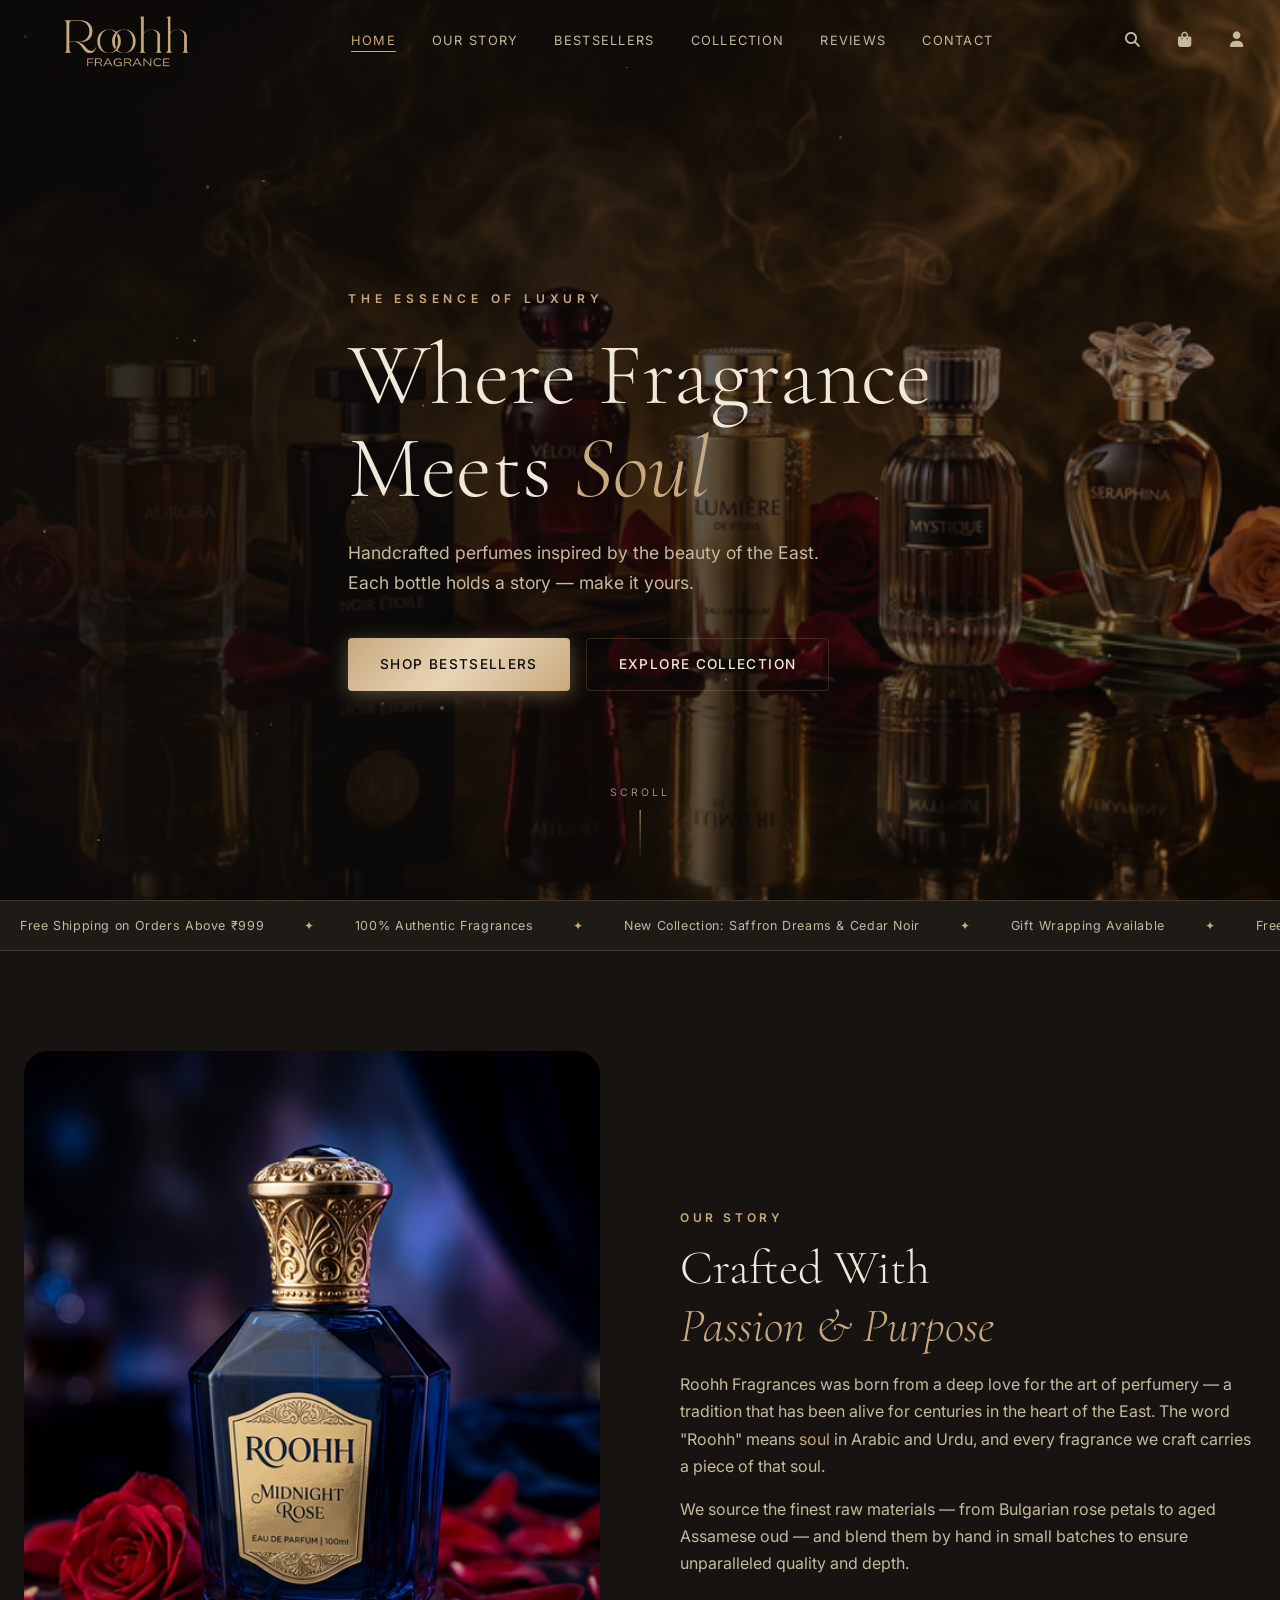
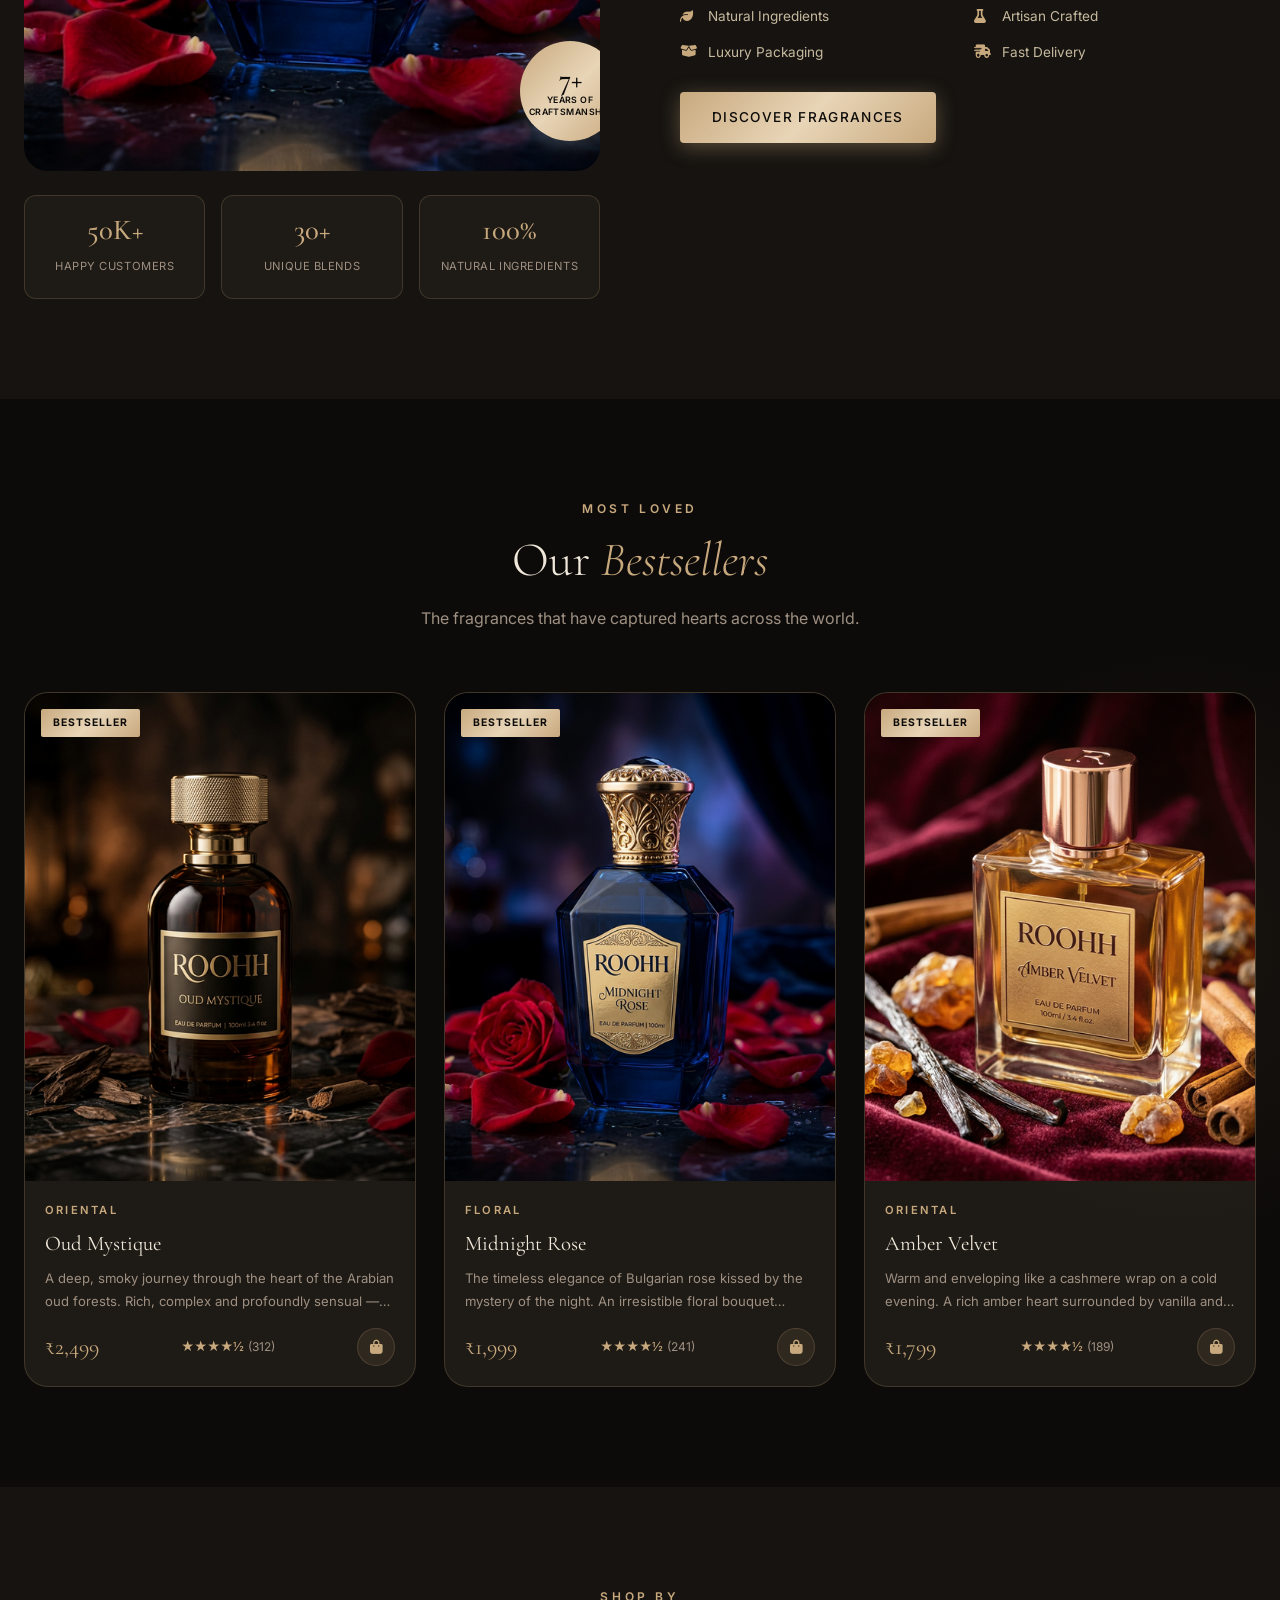
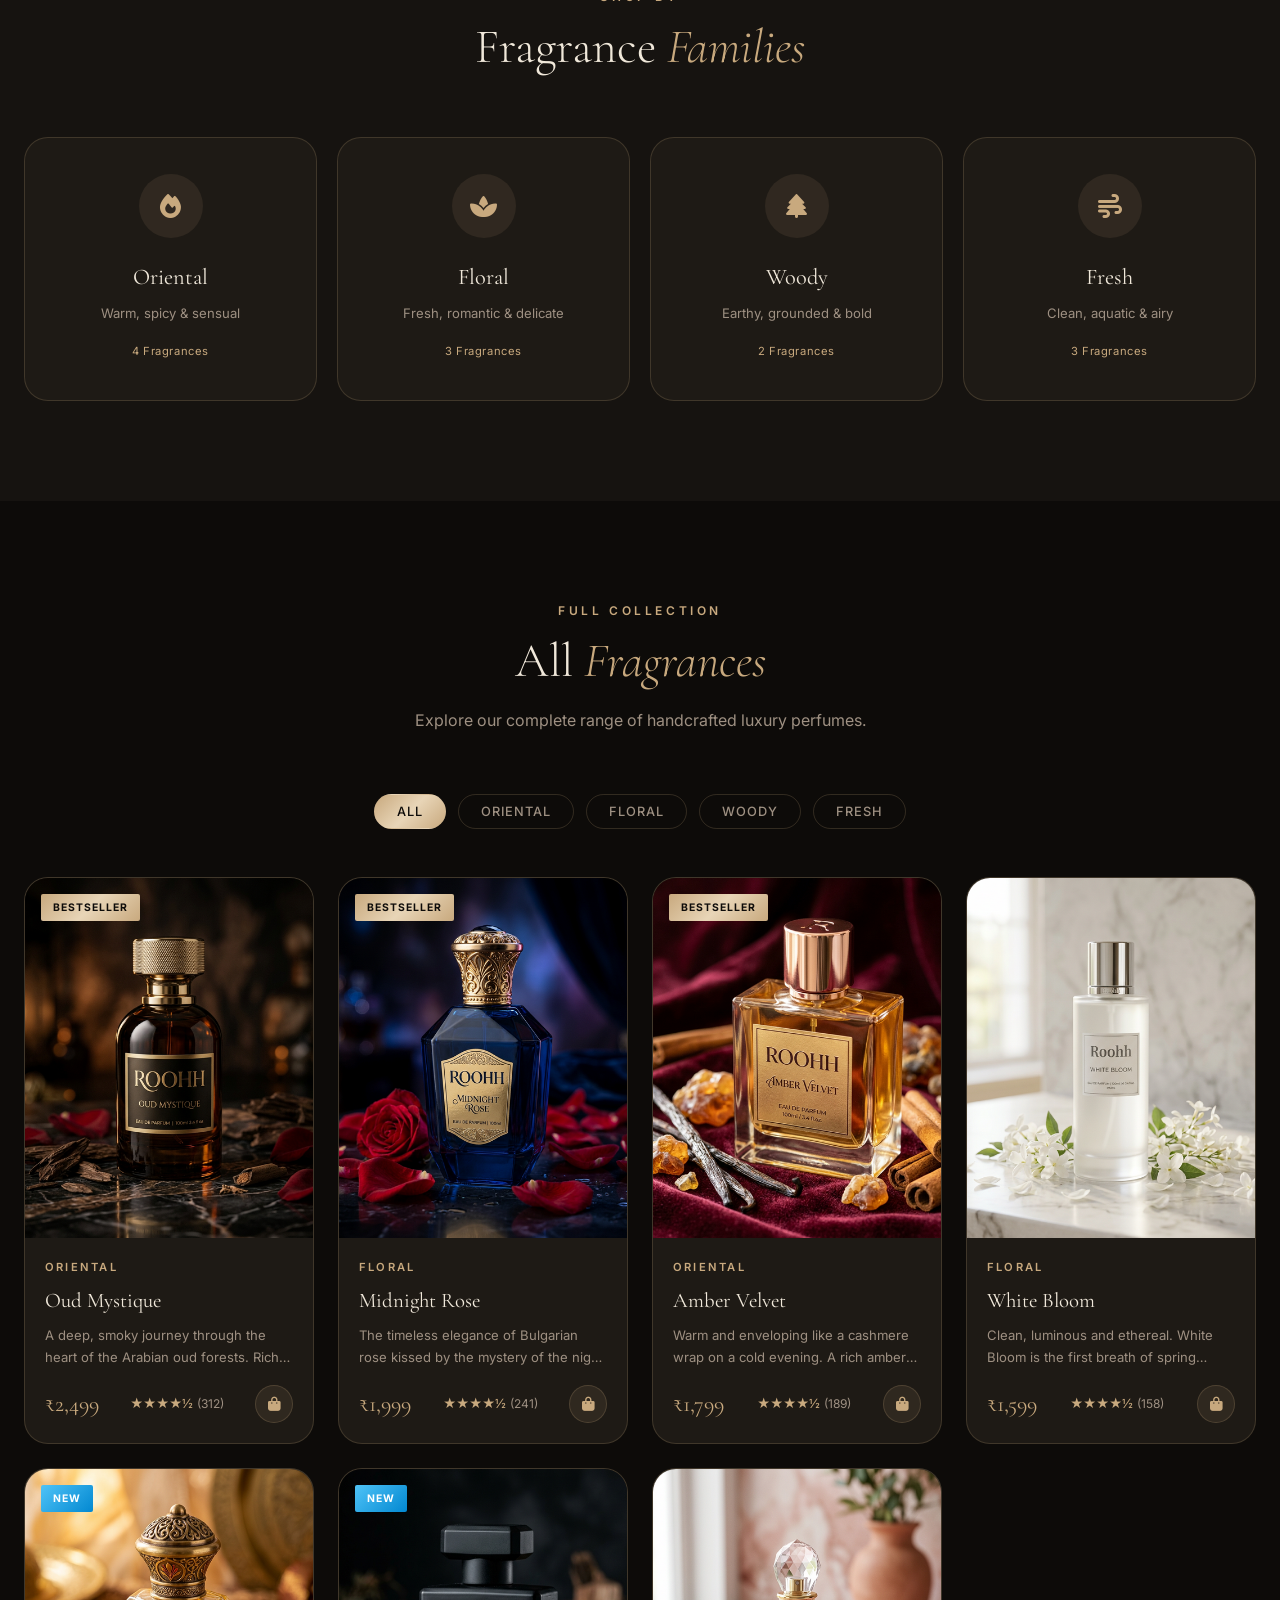
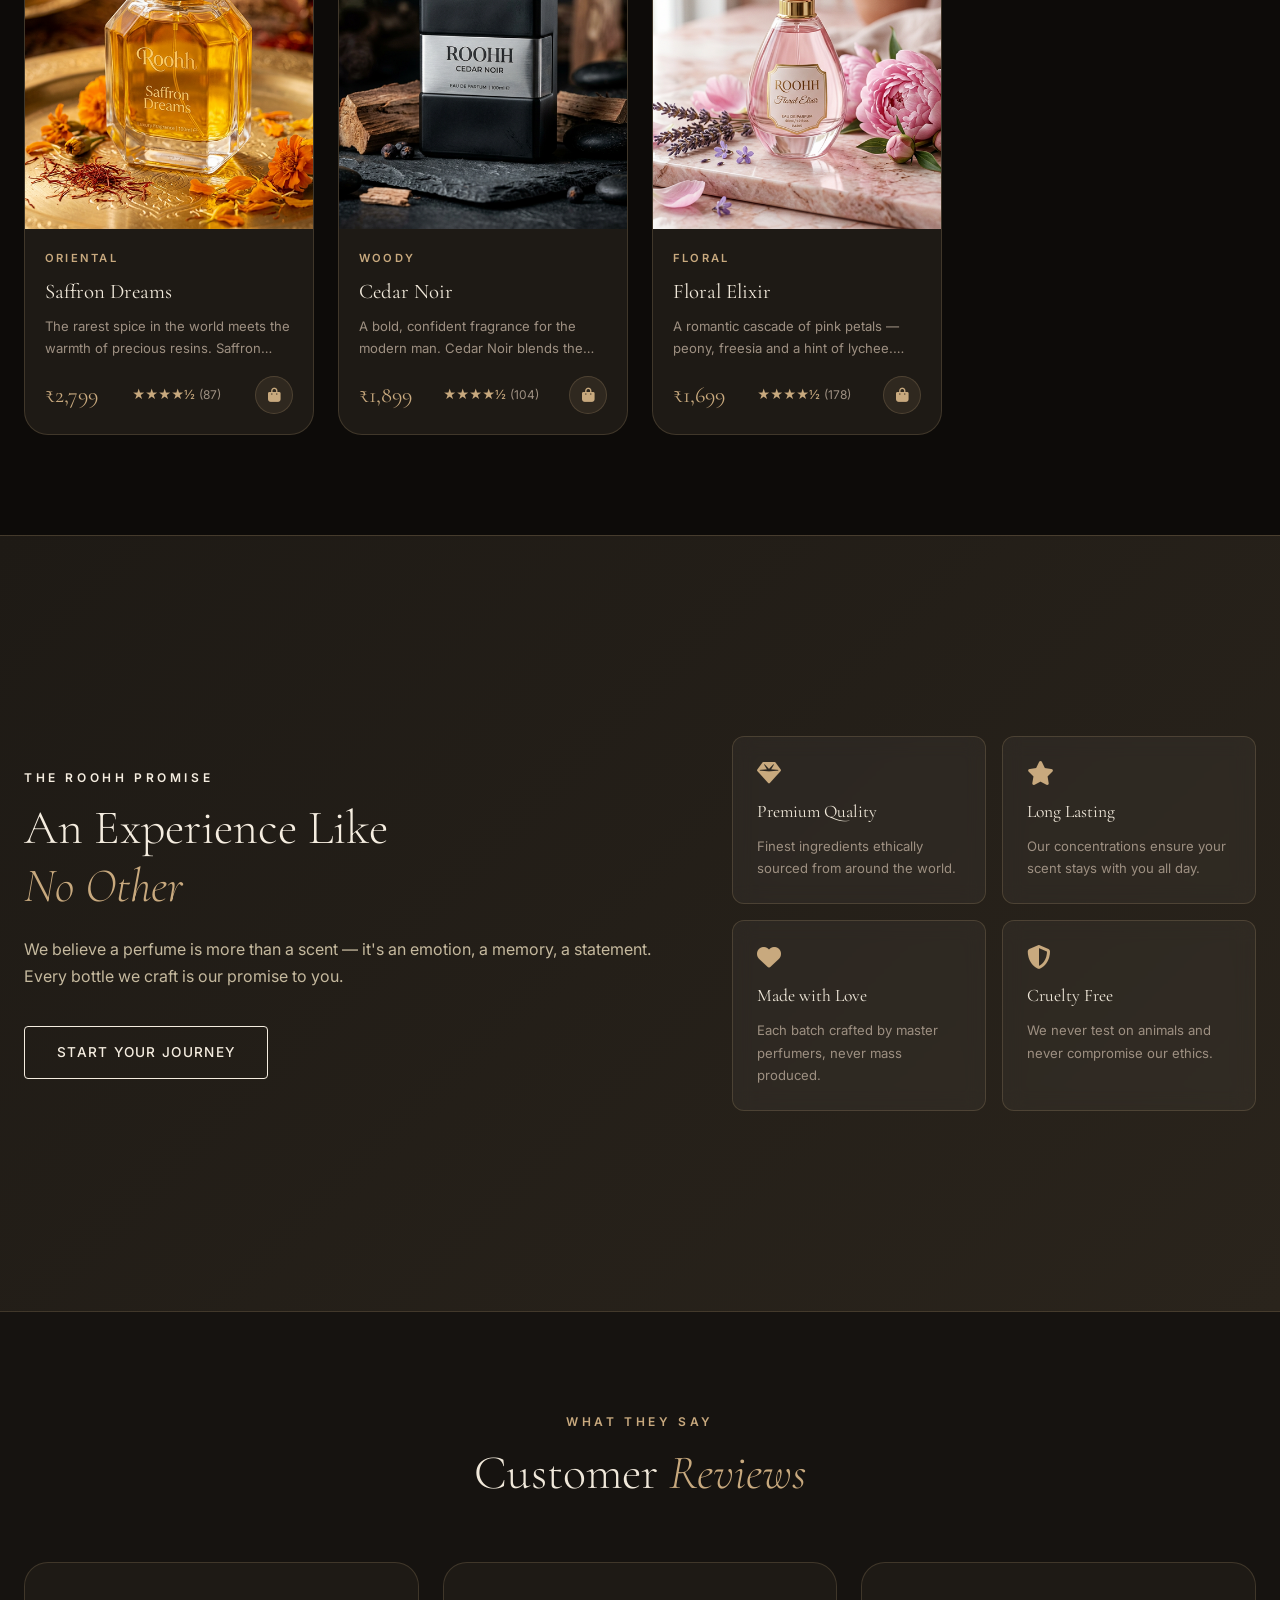
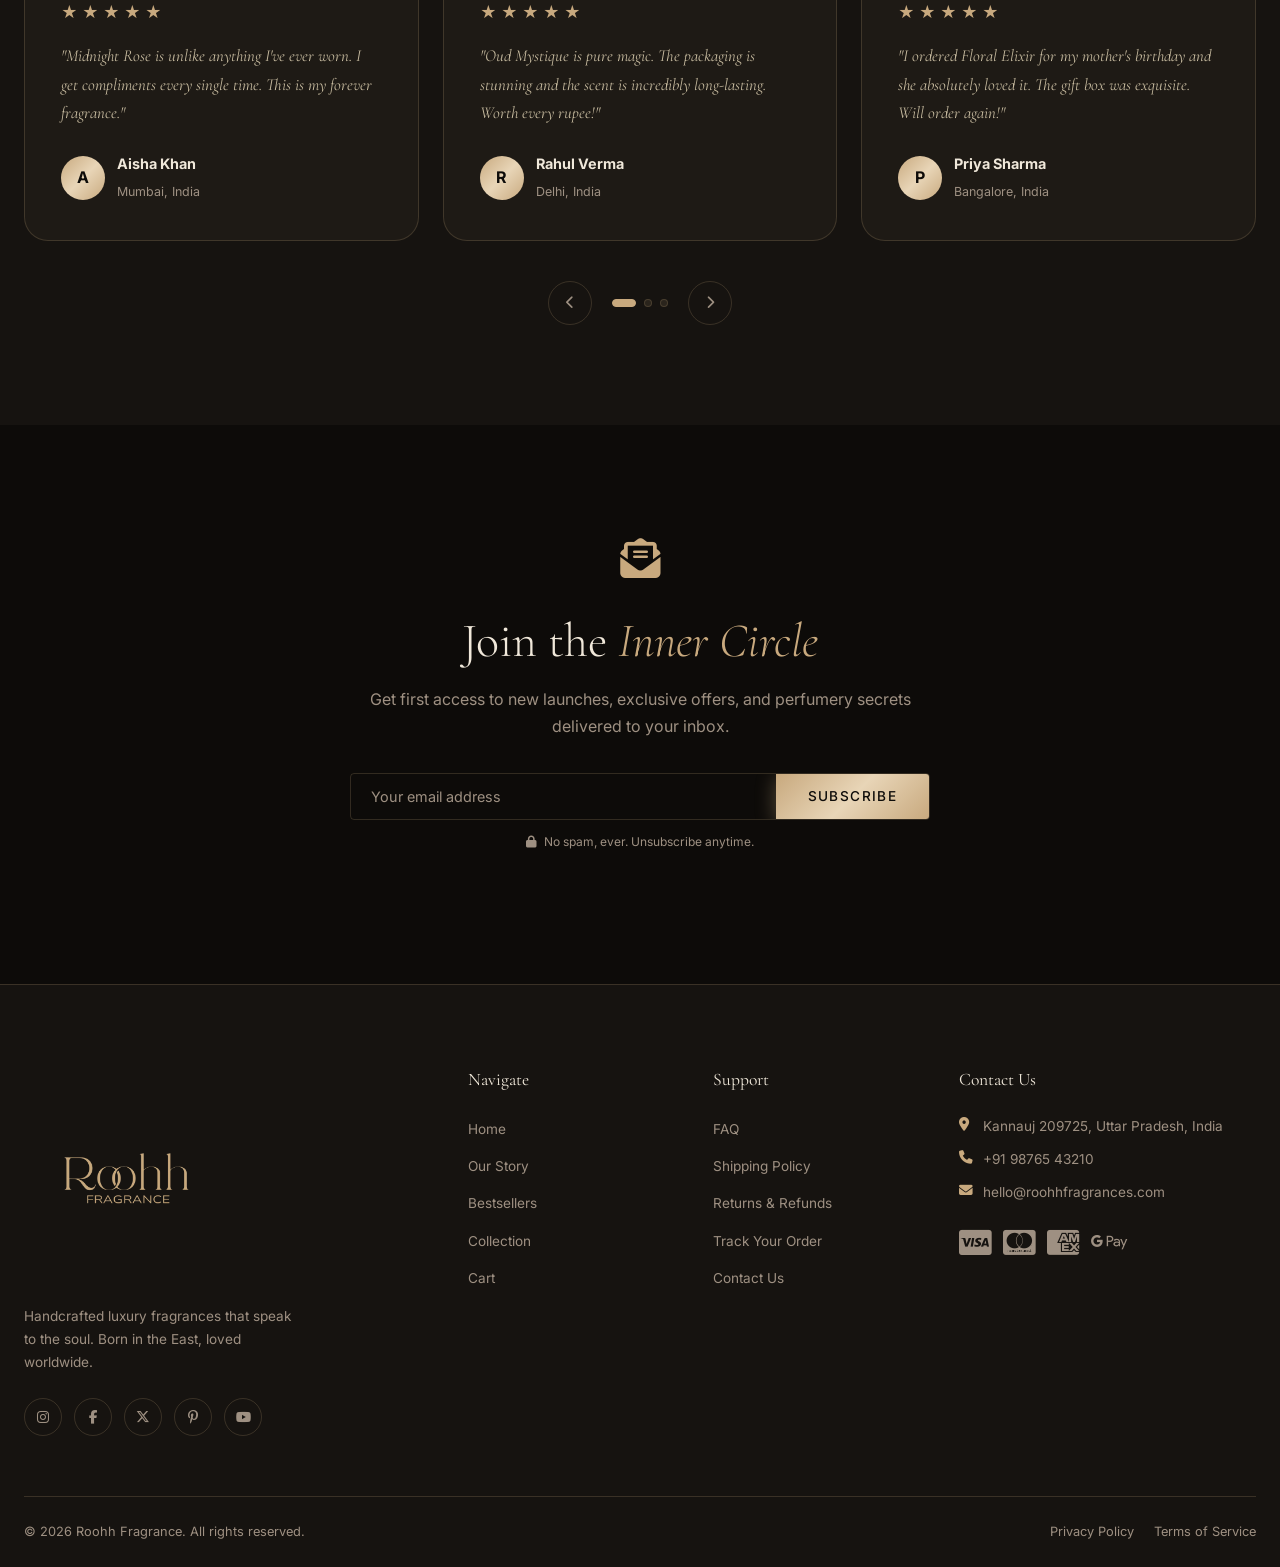
==== commit 9ae2b590: "Implement phone-based OTP login and checkout guard" ====
--- a/index.html
+++ b/index.html
@@ -54,6 +54,9 @@
           <i class="fa-solid fa-bag-shopping"></i>
           <span class="cart-badge" id="cartBadge">0</span>
         </a>
+        <button class="nav-icon-btn" id="userAuthBtn" aria-label="User Account">
+          <i class="fa-solid fa-user"></i>
+        </button>
         <button class="hamburger" id="hamburger" aria-label="Menu">
           <span></span><span></span><span></span>
         </button>
@@ -509,6 +512,41 @@
     <i class="fa-solid fa-chevron-up"></i>
   </button>
 
+  <!-- ======= AUTH MODAL (OTP) ======= -->
+  <div class="modal-overlay" id="authModal">
+    <div class="modal-card auth-card">
+      <button class="modal-close" id="authClose"><i class="fa-solid fa-xmark"></i></button>
+      <div class="auth-header">
+        <div class="auth-logo"><img src="images/logo.png" alt=""></div>
+        <h2 id="authTitle">Sign In</h2>
+        <p id="authDesc">Enter your phone number to receive a verification code.</p>
+      </div>
+
+      <!-- Step 1: Phone Input -->
+      <div id="authStep1">
+        <div class="form-group">
+          <label for="phoneInput">Phone Number</label>
+          <div class="phone-input-wrap">
+            <span class="country-code">+91</span>
+            <input type="tel" id="phoneInput" placeholder="98765 43210" maxlength="10" />
+          </div>
+        </div>
+        <button class="btn btn-primary full-width" id="sendOtpBtn">Send Verification Code</button>
+      </div>
+
+      <!-- Step 2: OTP Input -->
+      <div id="authStep2" class="hidden">
+        <div class="form-group">
+          <label for="otpInput">Enter 6-Digit Code</label>
+          <input type="text" id="otpInput" placeholder="••••••" maxlength="6" class="otp-field" />
+          <p class="resend-text">Didn't receive code? <button id="resendOtp">Resend</button></p>
+        </div>
+        <button class="btn btn-primary full-width" id="verifyOtpBtn">Verify & Login</button>
+        <button class="btn-text full-width" id="backToPhone">Change Phone Number</button>
+      </div>
+    </div>
+  </div>
+
   <script src="script.js"></script>
 </body>
 
--- a/style.css
+++ b/style.css
@@ -1460,3 +1460,85 @@
 @media print {
   #navbar, .back-to-top, .hero-scroll, .hero-particles, .marquee-strip, .newsletter { display: none; }
 }
+
+/* ==== AUTH MODAL STYLES ==== */
+.auth-card {
+  max-width: 400px !important;
+  text-align: center;
+}
+.auth-header {
+  margin-bottom: 24px;
+}
+.auth-logo img {
+  height: 40px;
+  margin-bottom: 12px;
+}
+.auth-header h2 {
+  font-family: 'Cormorant Garamond', serif;
+  font-size: 1.8rem;
+  color: var(--gold);
+  margin-bottom: 4px;
+}
+.auth-header p {
+  font-size: 0.85rem;
+  color: var(--text-muted);
+}
+.phone-input-wrap {
+  display: flex;
+  align-items: center;
+  background: var(--dark-3);
+  border: 1px solid var(--border);
+  border-radius: 4px;
+  padding: 0 16px;
+  margin-top: 8px;
+}
+.country-code {
+  color: var(--gold);
+  font-weight: 600;
+  margin-right: 12px;
+  border-right: 1px solid var(--border);
+  padding-right: 12px;
+}
+.phone-input-wrap input {
+  flex: 1;
+  background: transparent;
+  border: none;
+  color: var(--text-main);
+  padding: 12px 0;
+  font-size: 1.1rem;
+  letter-spacing: 0.1em;
+  outline: none;
+}
+.otp-field {
+  text-align: center !important;
+  font-size: 1.5rem !important;
+  letter-spacing: 0.5em !important;
+  padding: 16px !important;
+}
+.resend-text {
+  margin-top: 12px;
+  font-size: 0.82rem;
+  color: var(--text-muted);
+}
+#resendOtp {
+  background: none;
+  border: none;
+  color: var(--gold);
+  text-decoration: underline;
+  cursor: pointer;
+  padding: 0;
+}
+.btn-text {
+  background: none;
+  border: none;
+  color: var(--text-muted);
+  font-size: 0.82rem;
+  margin-top: 8px;
+  cursor: pointer;
+}
+.btn-text:hover { color: var(--gold); }
+
+#userAuthBtn.logged-in i {
+  color: var(--gold);
+}
+
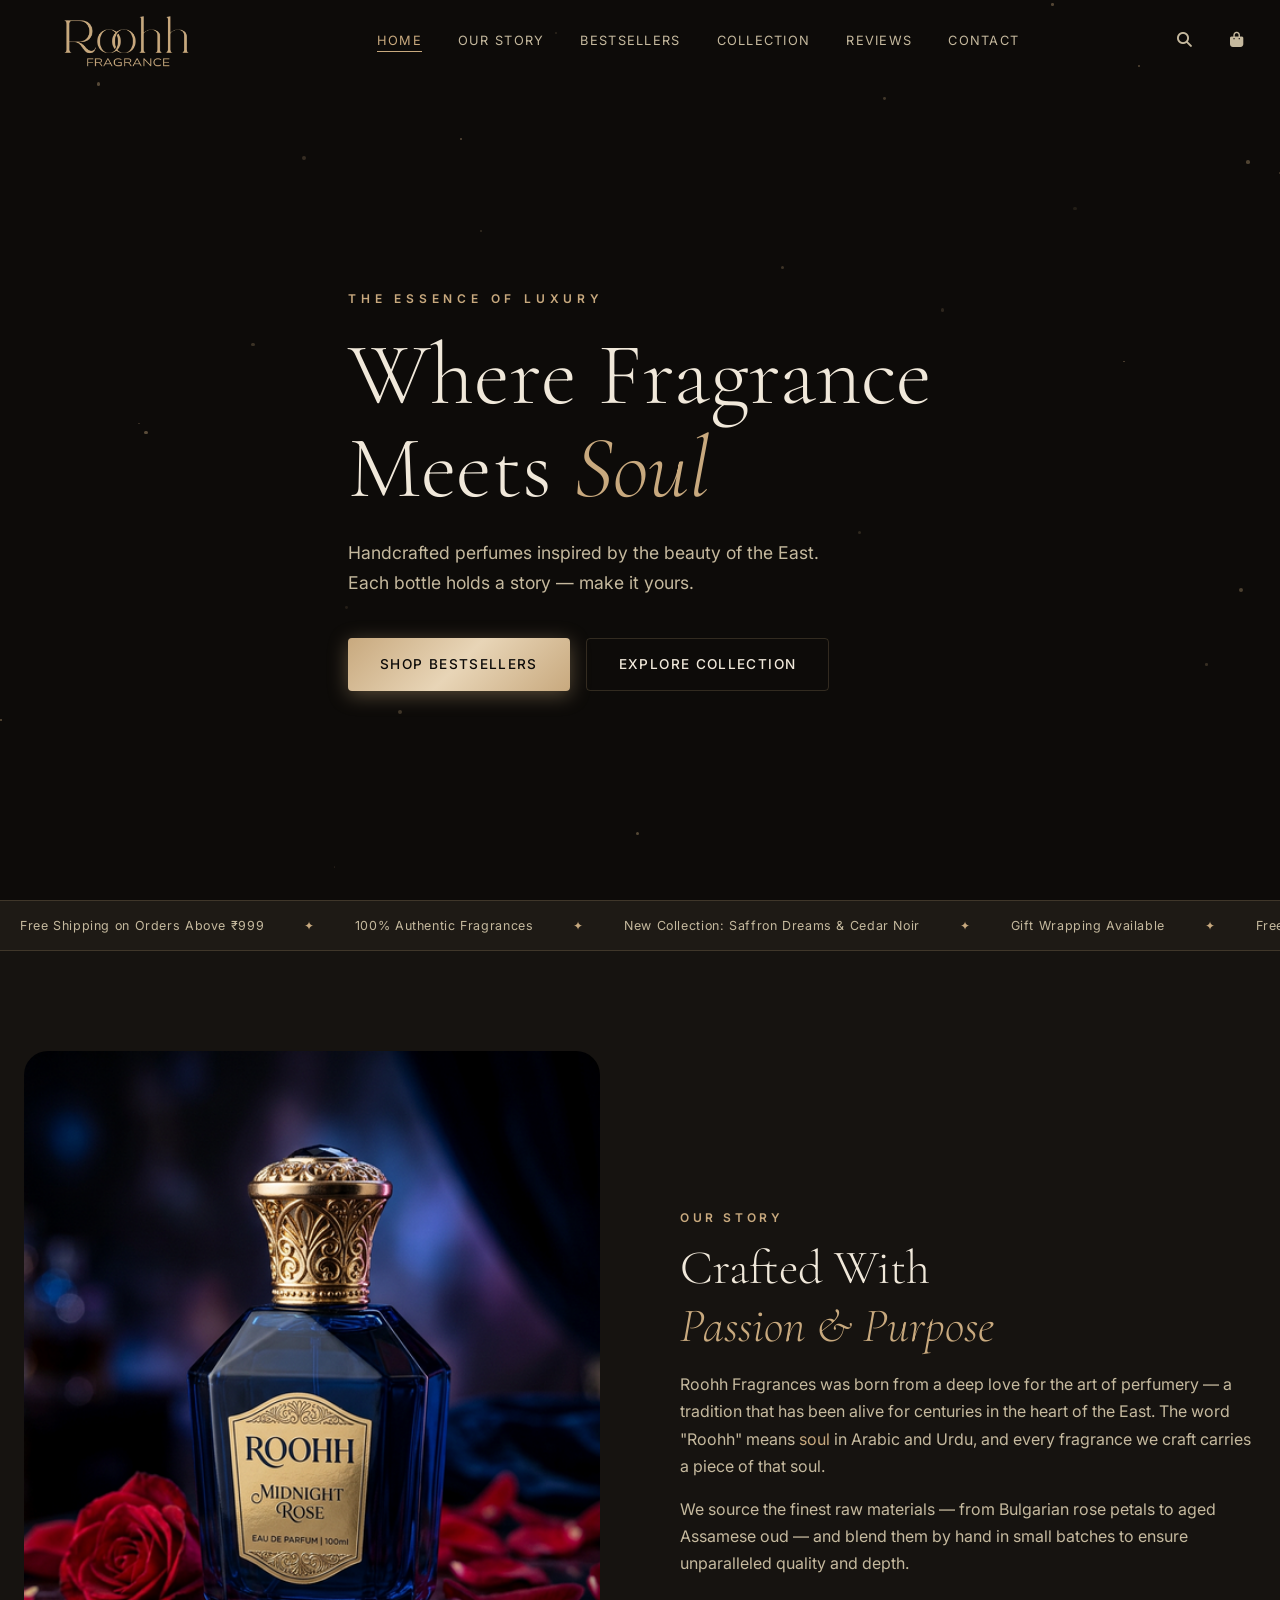
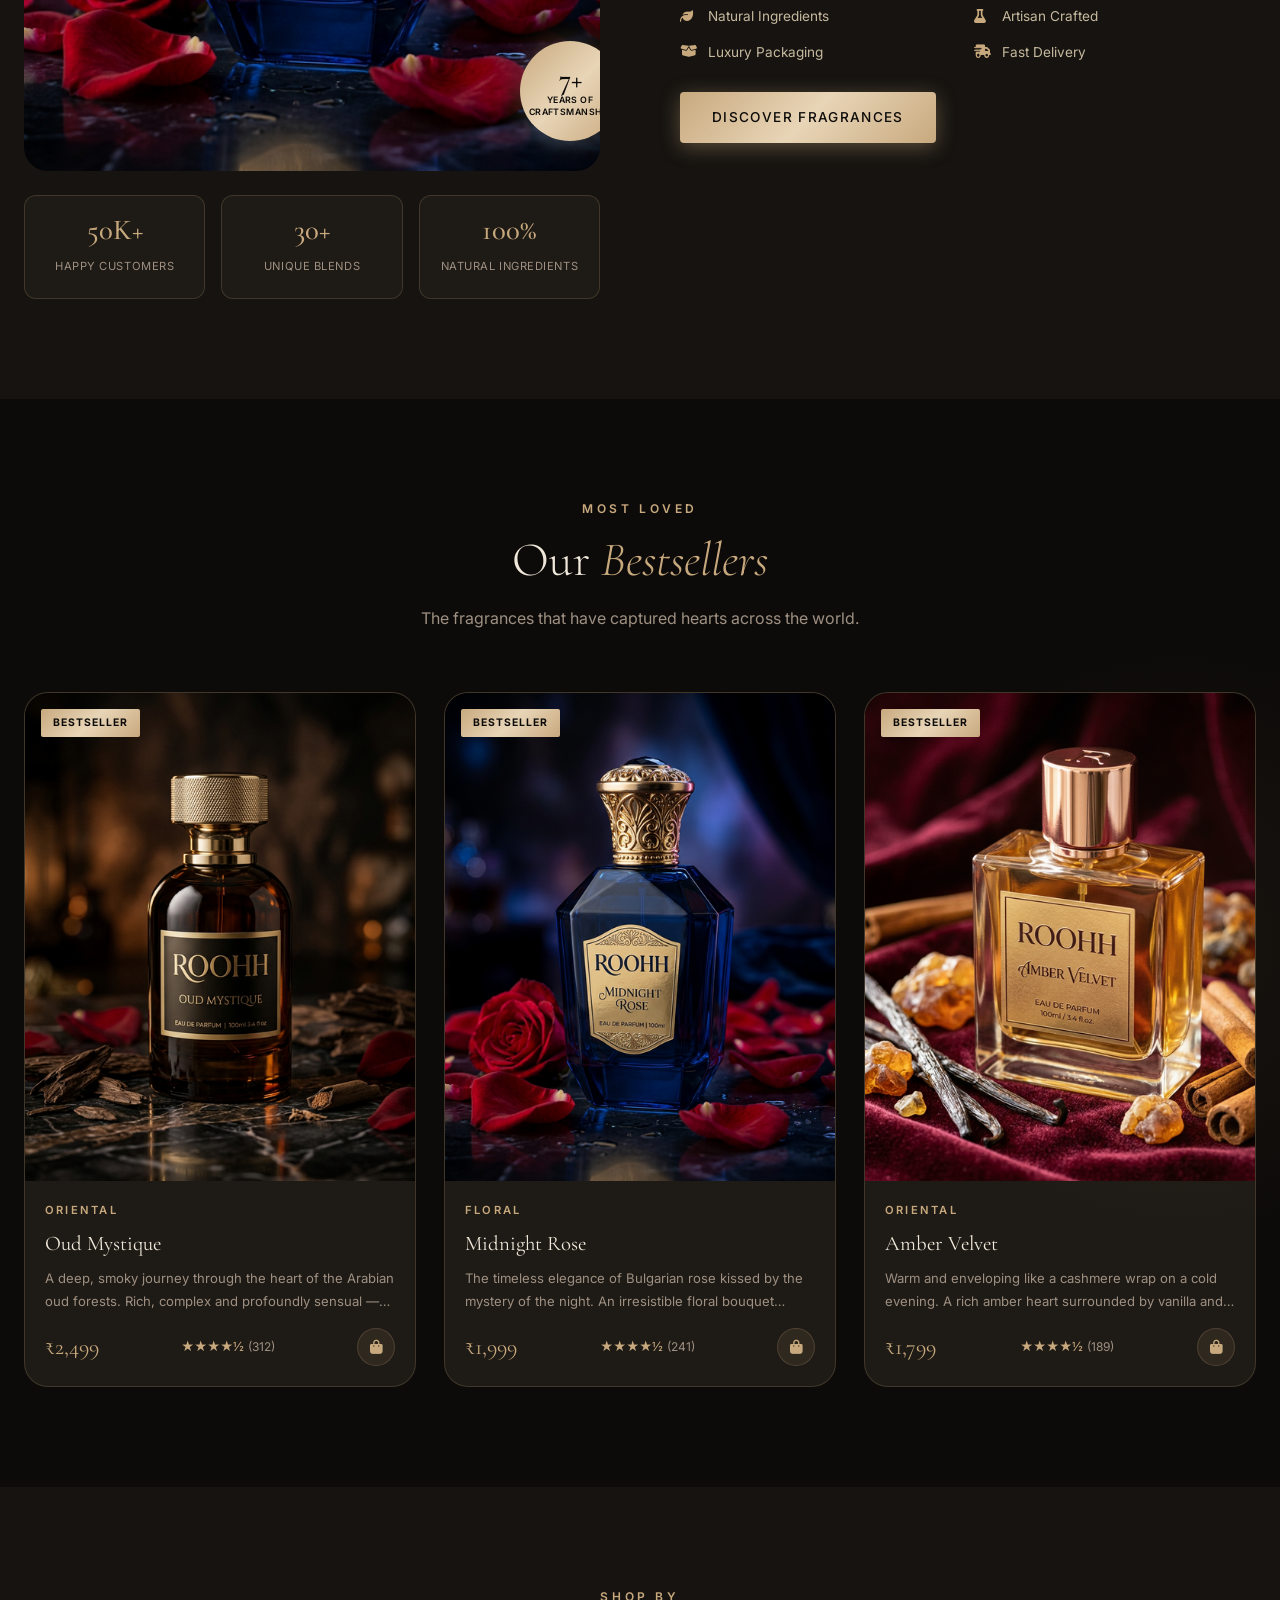
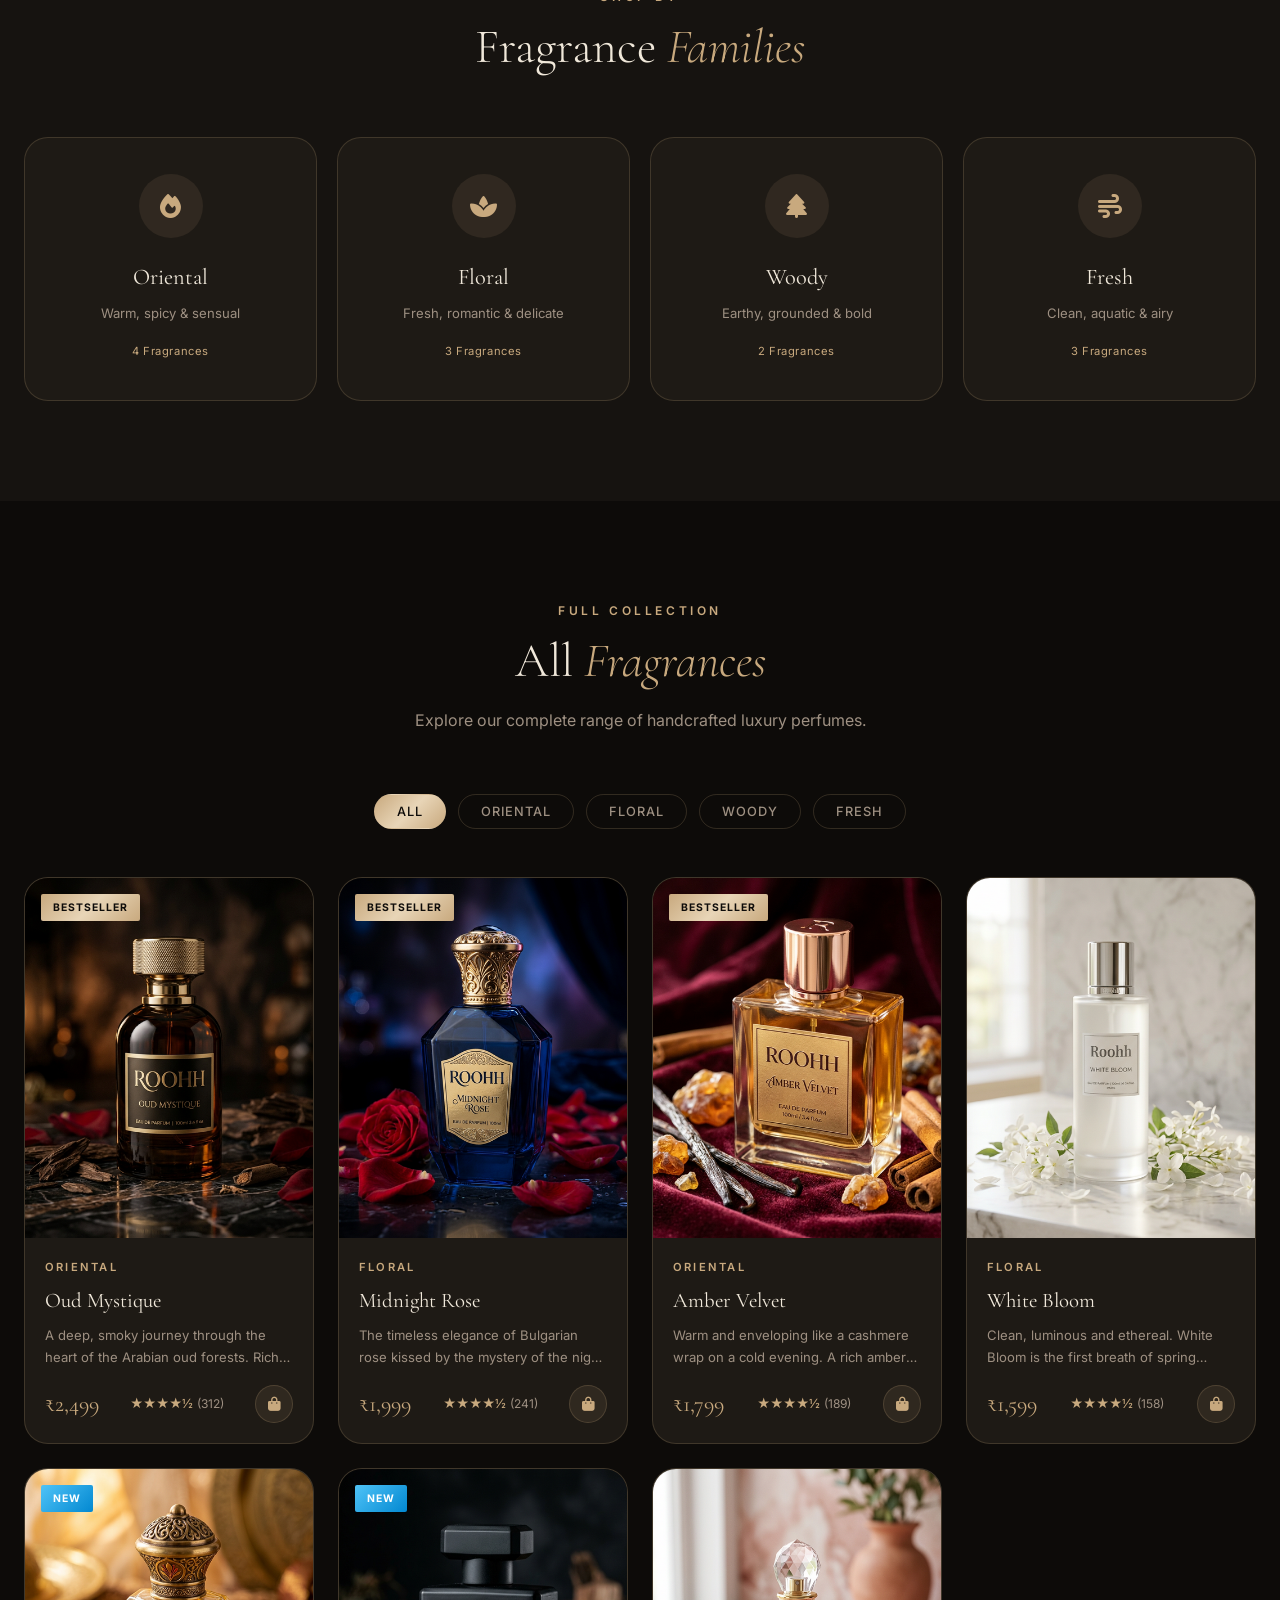
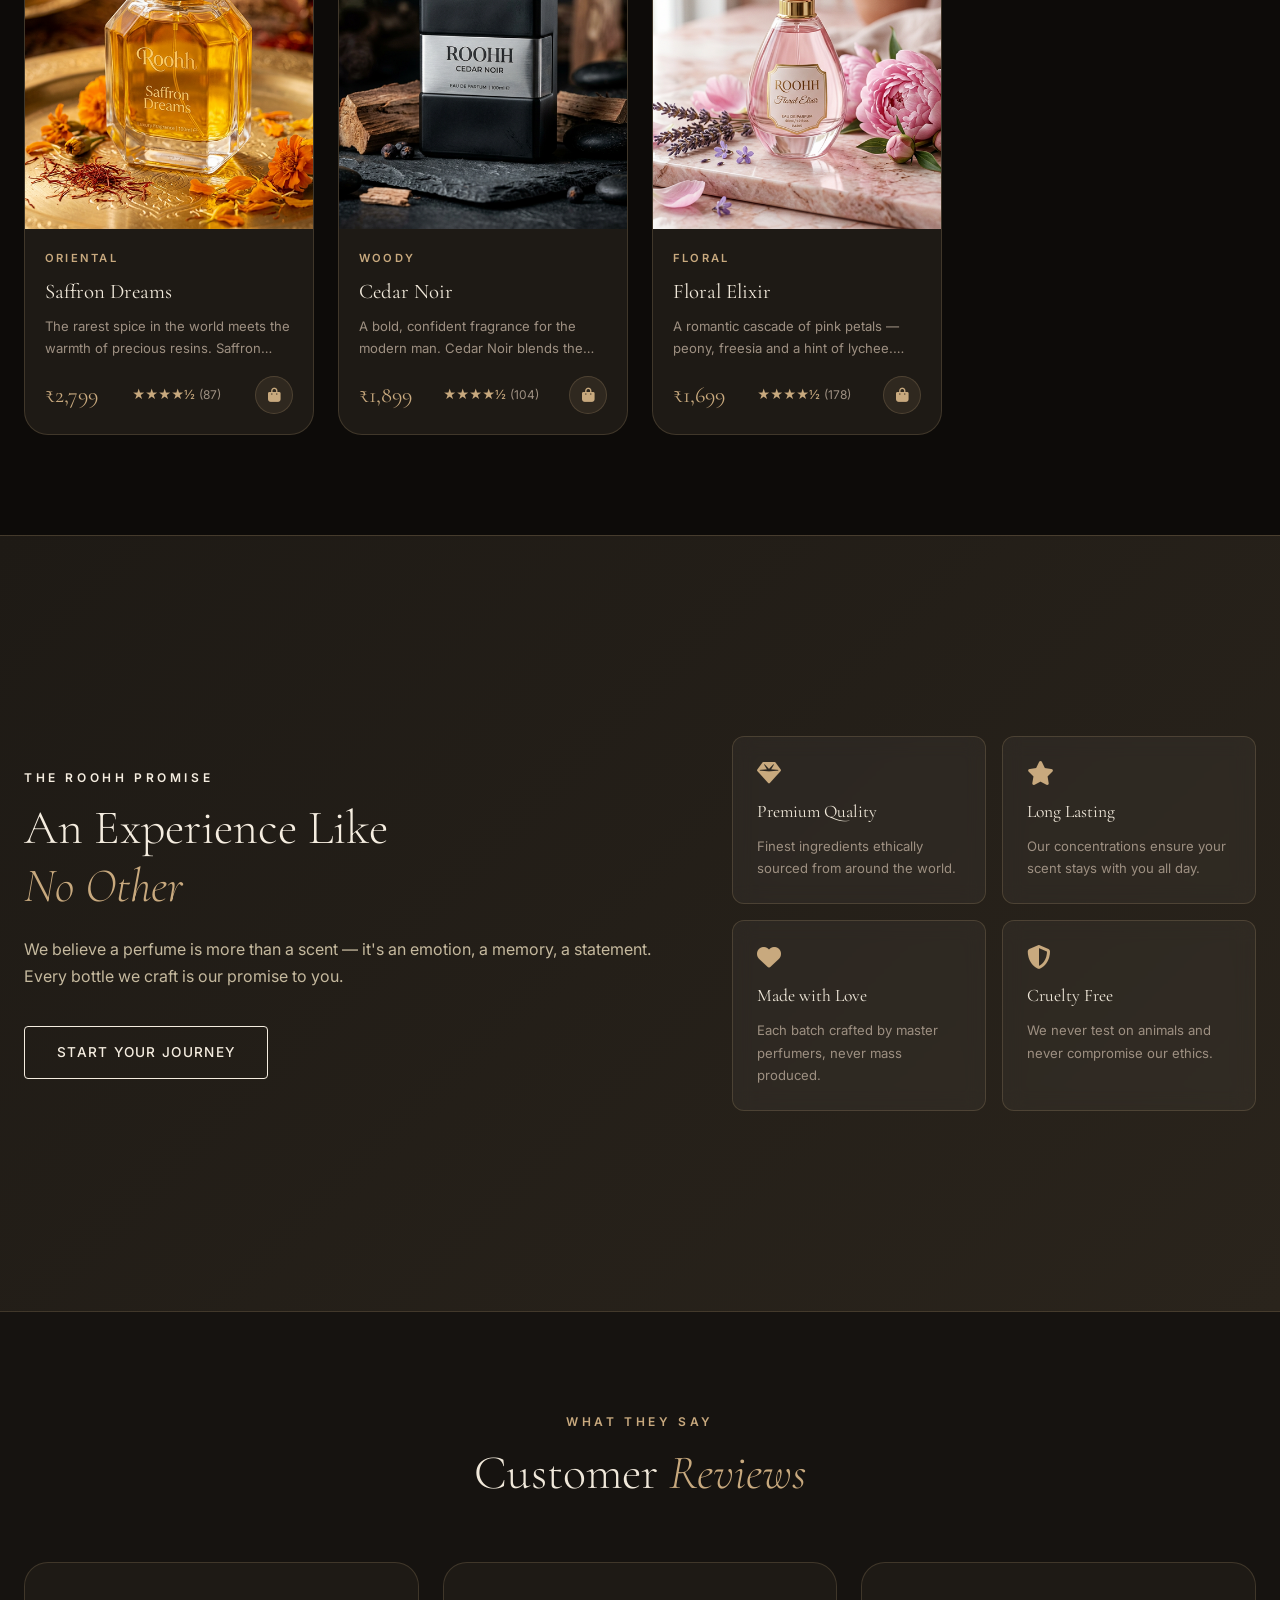
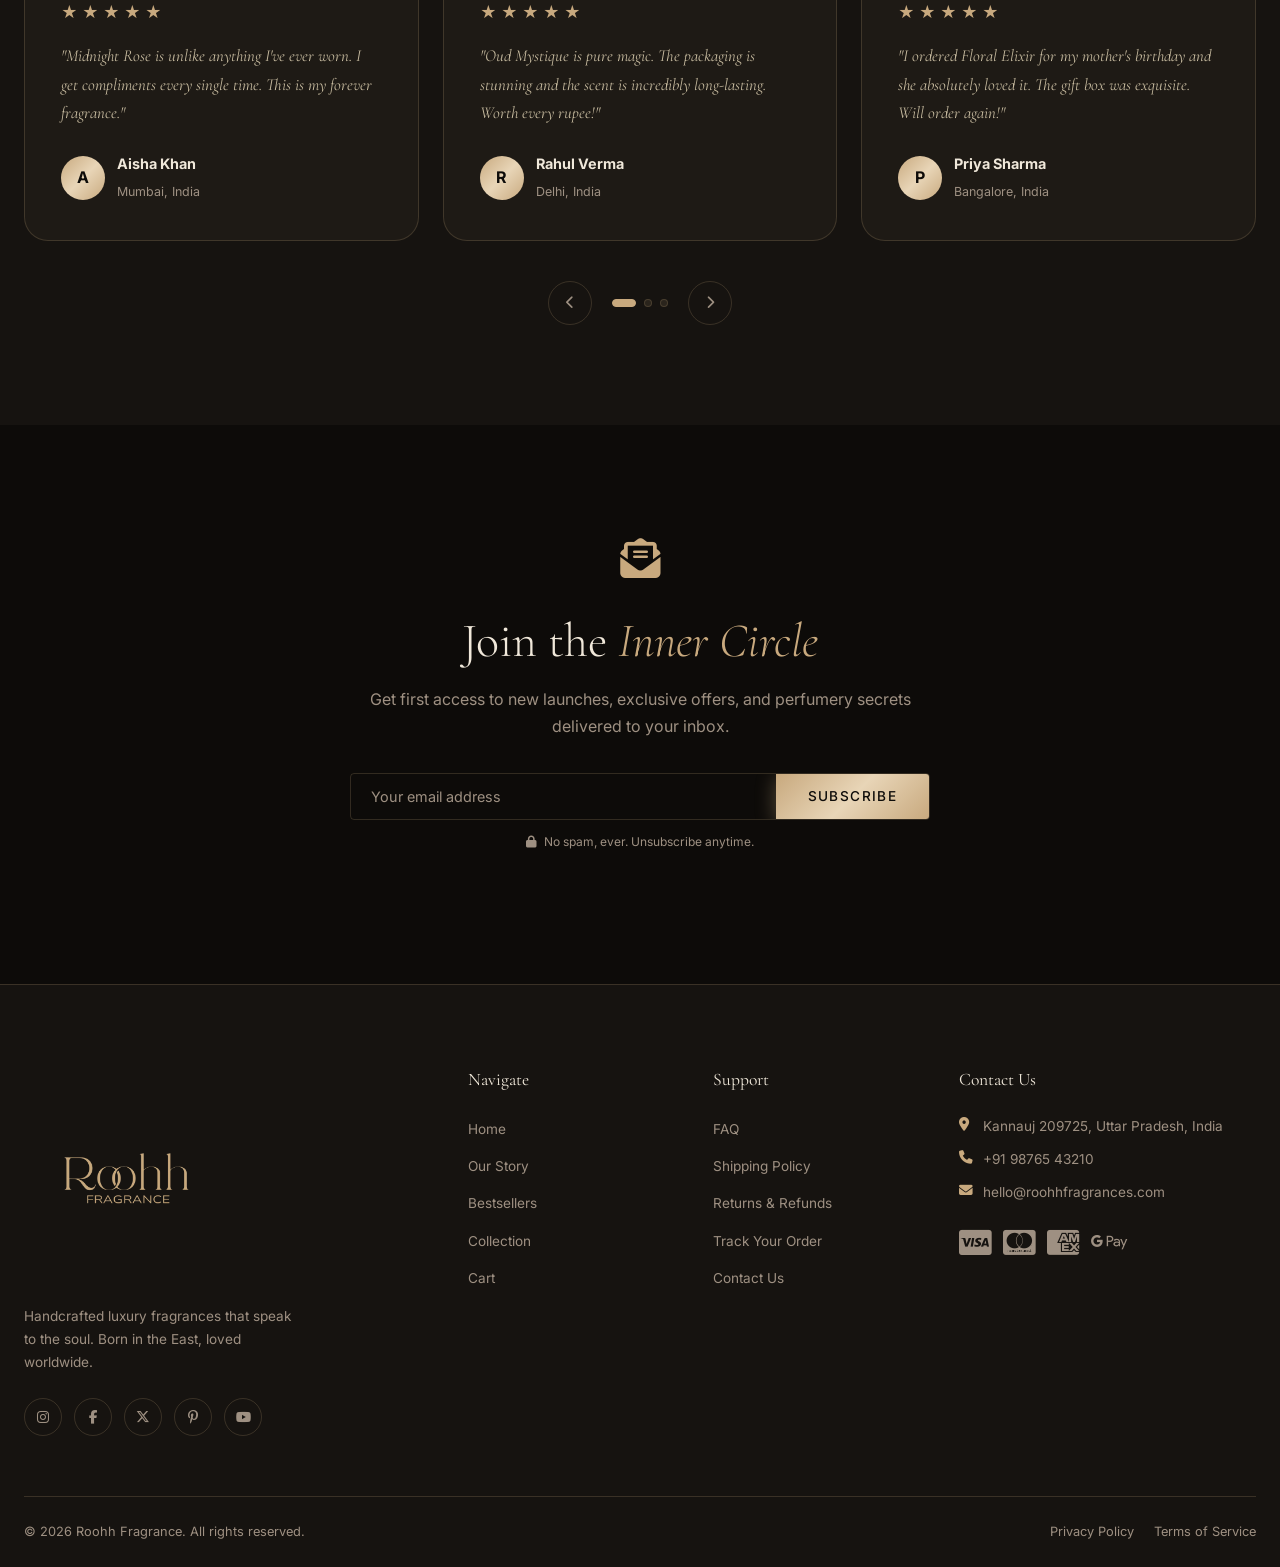
==== commit 33058698: "Add animated video hero banner and new hero banner images" ====
--- a/index.html
+++ b/index.html
@@ -54,9 +54,7 @@
           <i class="fa-solid fa-bag-shopping"></i>
           <span class="cart-badge" id="cartBadge">0</span>
         </a>
-        <button class="nav-icon-btn" id="userAuthBtn" aria-label="User Account">
-          <i class="fa-solid fa-user"></i>
-        </button>
+
         <button class="hamburger" id="hamburger" aria-label="Menu">
           <span></span><span></span><span></span>
         </button>
@@ -72,7 +70,9 @@
   <!-- ======= HERO SECTION ======= -->
   <section id="home" class="hero">
     <div class="hero-bg">
-      <img src="images/hero_banner.png" alt="Roohh Fragrances Hero" class="hero-img" />
+      <video class="hero-video" autoplay muted loop playsinline>
+        <source src="videos/animation.mp4" type="video/mp4" />
+      </video>
       <div class="hero-overlay"></div>
     </div>
     <div class="hero-content">
@@ -89,10 +89,10 @@
         <a href="#products" class="btn btn-outline">Explore Collection</a>
       </div>
     </div>
-    <div class="hero-scroll">
+    <!-- <div class="hero-scroll">
       <span>Scroll</span>
       <div class="scroll-line"></div>
-    </div>
+    </div> -->
     <div class="hero-particles" id="heroParticles"></div>
   </section>
 
@@ -512,40 +512,7 @@
     <i class="fa-solid fa-chevron-up"></i>
   </button>
 
-  <!-- ======= AUTH MODAL (OTP) ======= -->
-  <div class="modal-overlay" id="authModal">
-    <div class="modal-card auth-card">
-      <button class="modal-close" id="authClose"><i class="fa-solid fa-xmark"></i></button>
-      <div class="auth-header">
-        <div class="auth-logo"><img src="images/logo.png" alt=""></div>
-        <h2 id="authTitle">Sign In</h2>
-        <p id="authDesc">Enter your phone number to receive a verification code.</p>
-      </div>
-
-      <!-- Step 1: Phone Input -->
-      <div id="authStep1">
-        <div class="form-group">
-          <label for="phoneInput">Phone Number</label>
-          <div class="phone-input-wrap">
-            <span class="country-code">+91</span>
-            <input type="tel" id="phoneInput" placeholder="98765 43210" maxlength="10" />
-          </div>
-        </div>
-        <button class="btn btn-primary full-width" id="sendOtpBtn">Send Verification Code</button>
-      </div>
-
-      <!-- Step 2: OTP Input -->
-      <div id="authStep2" class="hidden">
-        <div class="form-group">
-          <label for="otpInput">Enter 6-Digit Code</label>
-          <input type="text" id="otpInput" placeholder="••••••" maxlength="6" class="otp-field" />
-          <p class="resend-text">Didn't receive code? <button id="resendOtp">Resend</button></p>
-        </div>
-        <button class="btn btn-primary full-width" id="verifyOtpBtn">Verify & Login</button>
-        <button class="btn-text full-width" id="backToPhone">Change Phone Number</button>
-      </div>
-    </div>
-  </div>
+
 
   <script src="script.js"></script>
 </body>
--- a/style.css
+++ b/style.css
@@ -329,15 +329,16 @@
   position: absolute;
   inset: 0;
   z-index: 0;
-}
-.hero-img {
-  width: 100%;
+  overflow: hidden;
+}
+.hero-video {
+  width: 110%;
   height: 100%;
   object-fit: cover;
-  transform: scale(1.05);
-  animation: heroZoom 12s ease-in-out infinite alternate;
-}
-@keyframes heroZoom { from { transform: scale(1.05); } to { transform: scale(1.0); } }
+  opacity: 0.6;
+
+}
+
 .hero-overlay {
   position: absolute;
   inset: 0;
@@ -1461,84 +1462,4 @@
   #navbar, .back-to-top, .hero-scroll, .hero-particles, .marquee-strip, .newsletter { display: none; }
 }
 
-/* ==== AUTH MODAL STYLES ==== */
-.auth-card {
-  max-width: 400px !important;
-  text-align: center;
-}
-.auth-header {
-  margin-bottom: 24px;
-}
-.auth-logo img {
-  height: 40px;
-  margin-bottom: 12px;
-}
-.auth-header h2 {
-  font-family: 'Cormorant Garamond', serif;
-  font-size: 1.8rem;
-  color: var(--gold);
-  margin-bottom: 4px;
-}
-.auth-header p {
-  font-size: 0.85rem;
-  color: var(--text-muted);
-}
-.phone-input-wrap {
-  display: flex;
-  align-items: center;
-  background: var(--dark-3);
-  border: 1px solid var(--border);
-  border-radius: 4px;
-  padding: 0 16px;
-  margin-top: 8px;
-}
-.country-code {
-  color: var(--gold);
-  font-weight: 600;
-  margin-right: 12px;
-  border-right: 1px solid var(--border);
-  padding-right: 12px;
-}
-.phone-input-wrap input {
-  flex: 1;
-  background: transparent;
-  border: none;
-  color: var(--text-main);
-  padding: 12px 0;
-  font-size: 1.1rem;
-  letter-spacing: 0.1em;
-  outline: none;
-}
-.otp-field {
-  text-align: center !important;
-  font-size: 1.5rem !important;
-  letter-spacing: 0.5em !important;
-  padding: 16px !important;
-}
-.resend-text {
-  margin-top: 12px;
-  font-size: 0.82rem;
-  color: var(--text-muted);
-}
-#resendOtp {
-  background: none;
-  border: none;
-  color: var(--gold);
-  text-decoration: underline;
-  cursor: pointer;
-  padding: 0;
-}
-.btn-text {
-  background: none;
-  border: none;
-  color: var(--text-muted);
-  font-size: 0.82rem;
-  margin-top: 8px;
-  cursor: pointer;
-}
-.btn-text:hover { color: var(--gold); }
-
-#userAuthBtn.logged-in i {
-  color: var(--gold);
-}
-
+
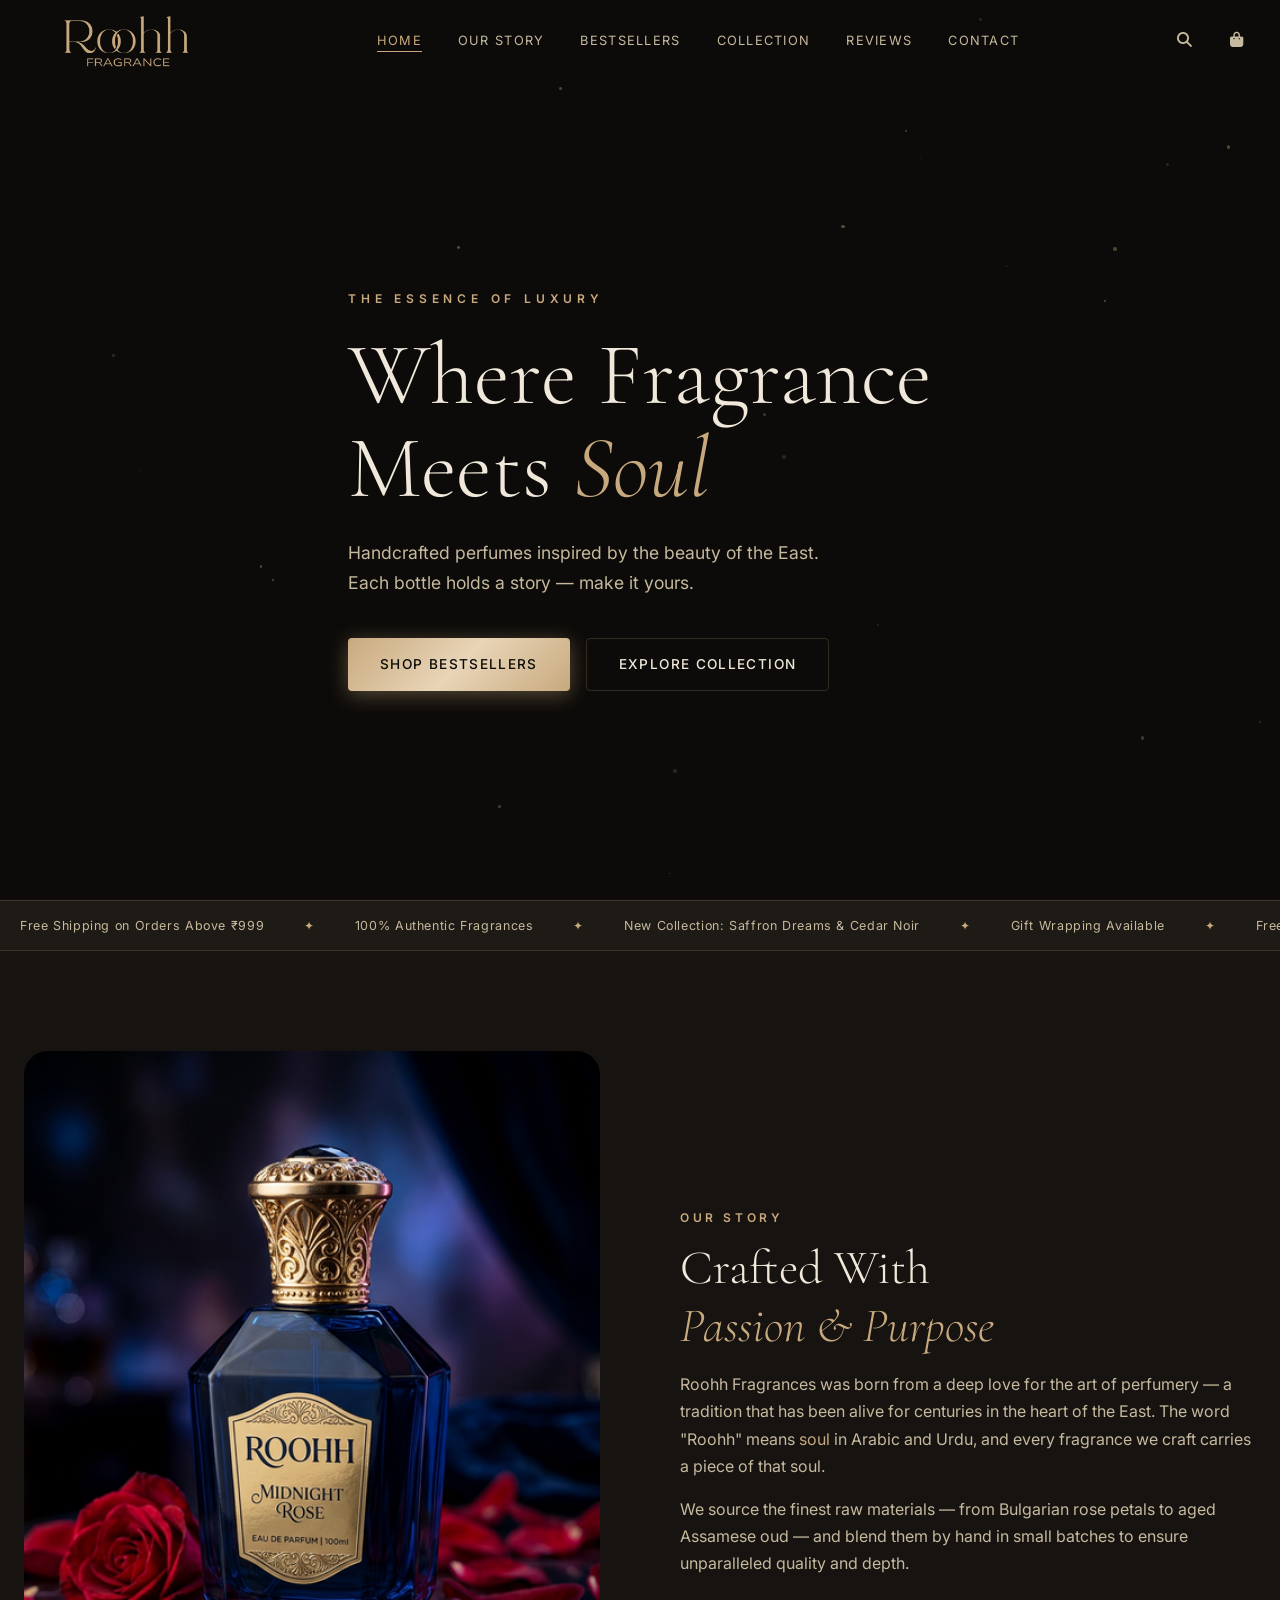
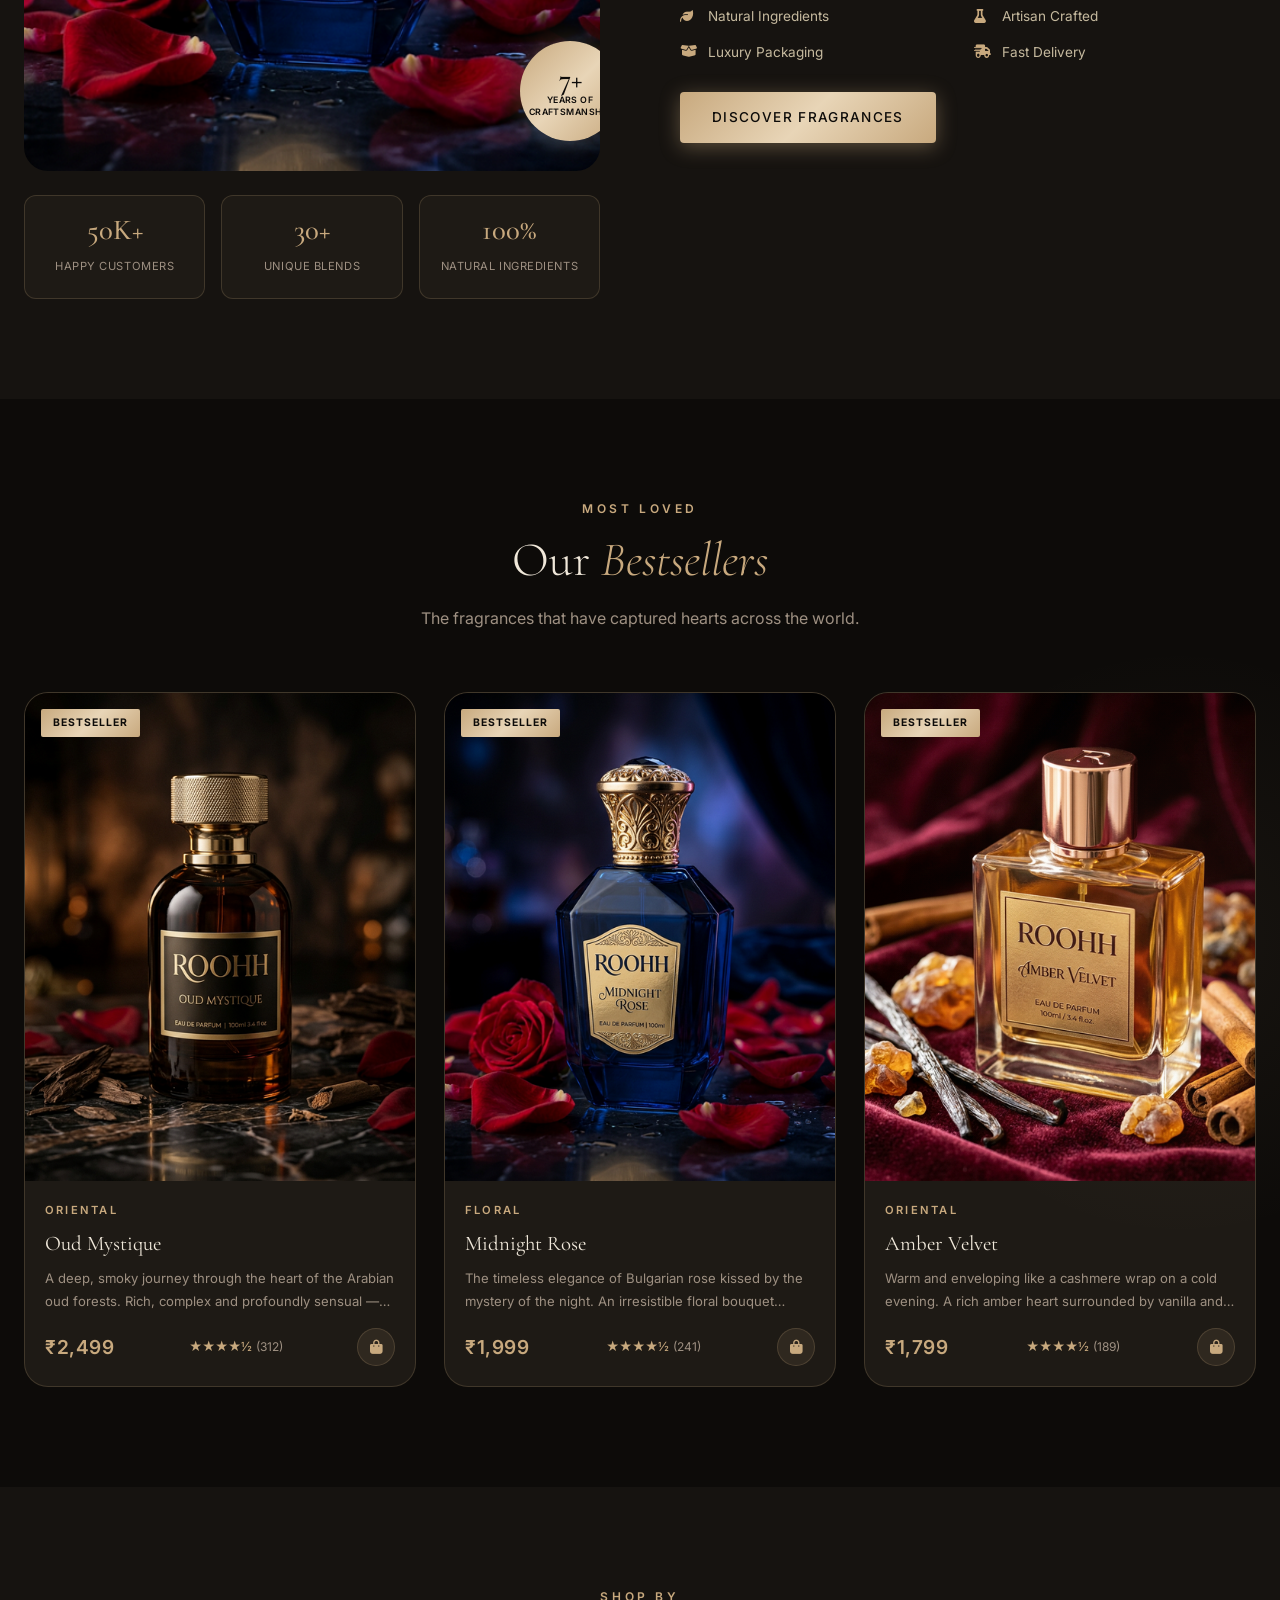
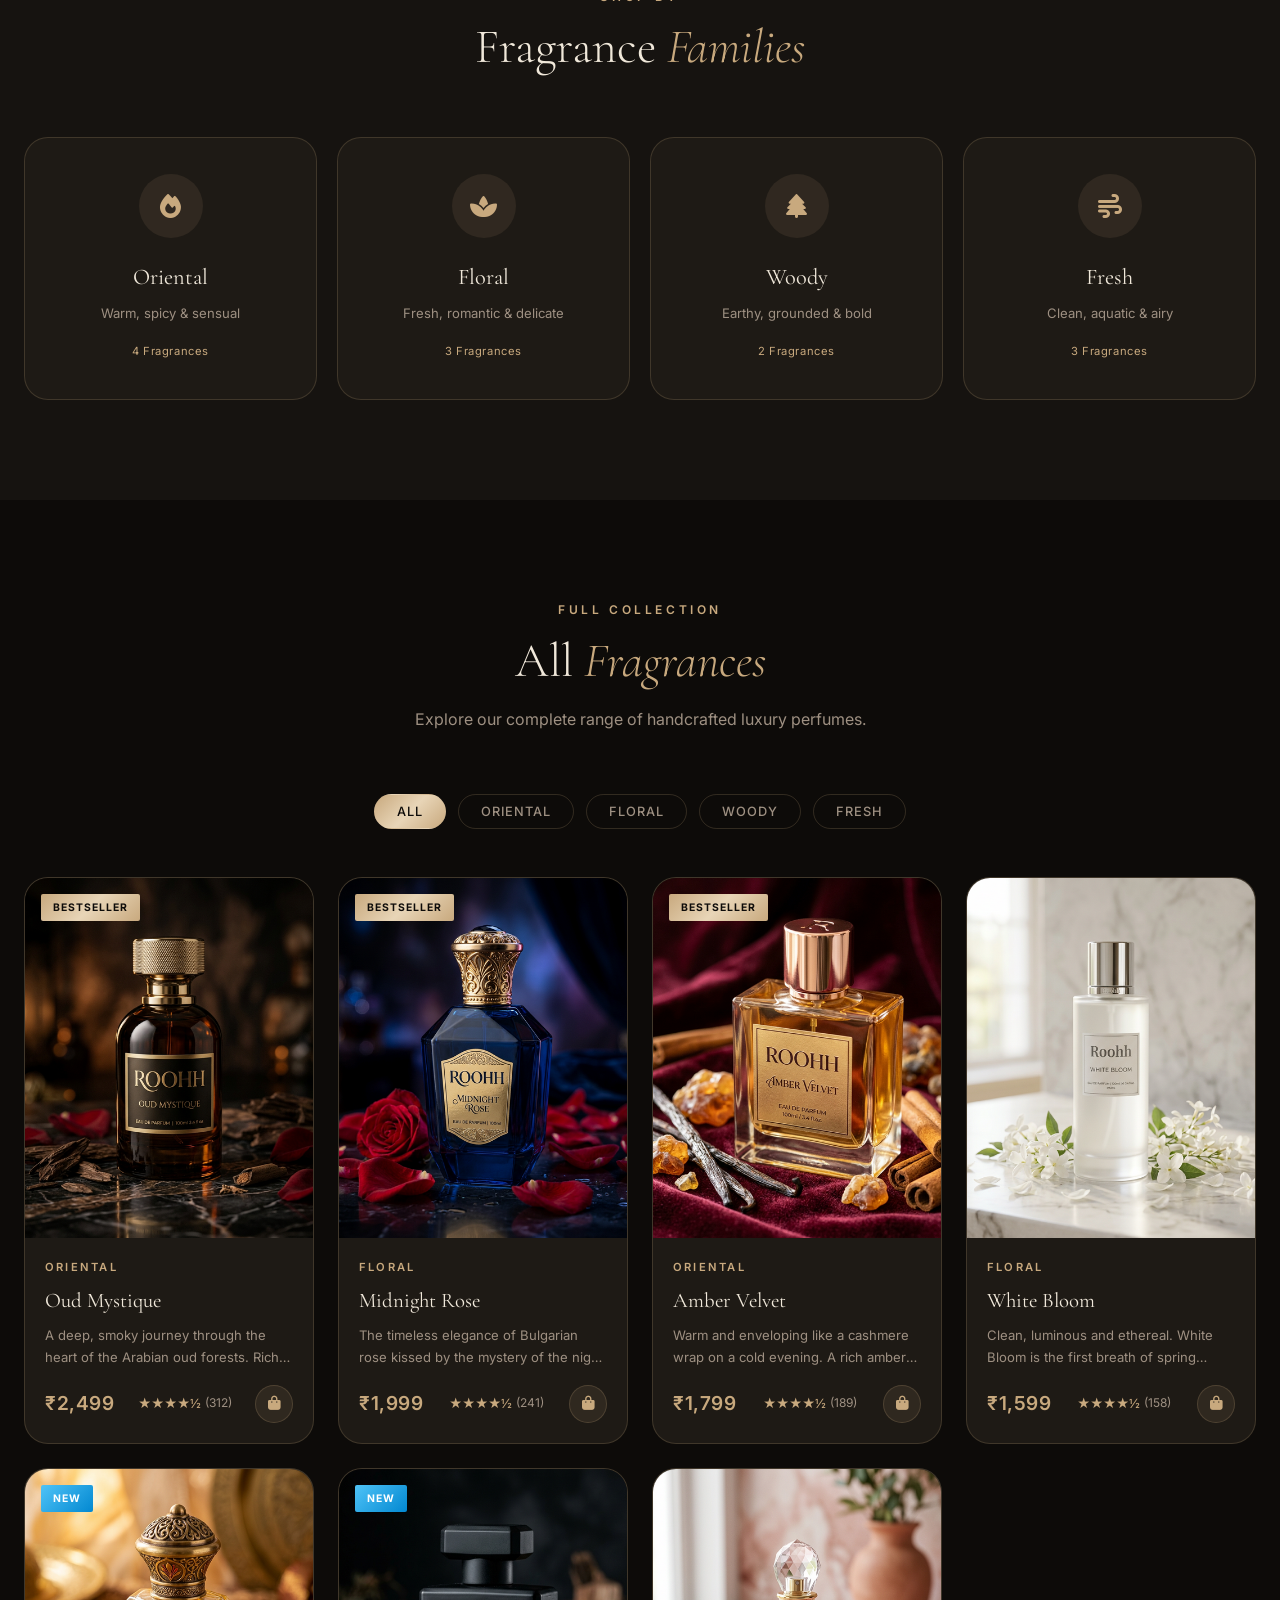
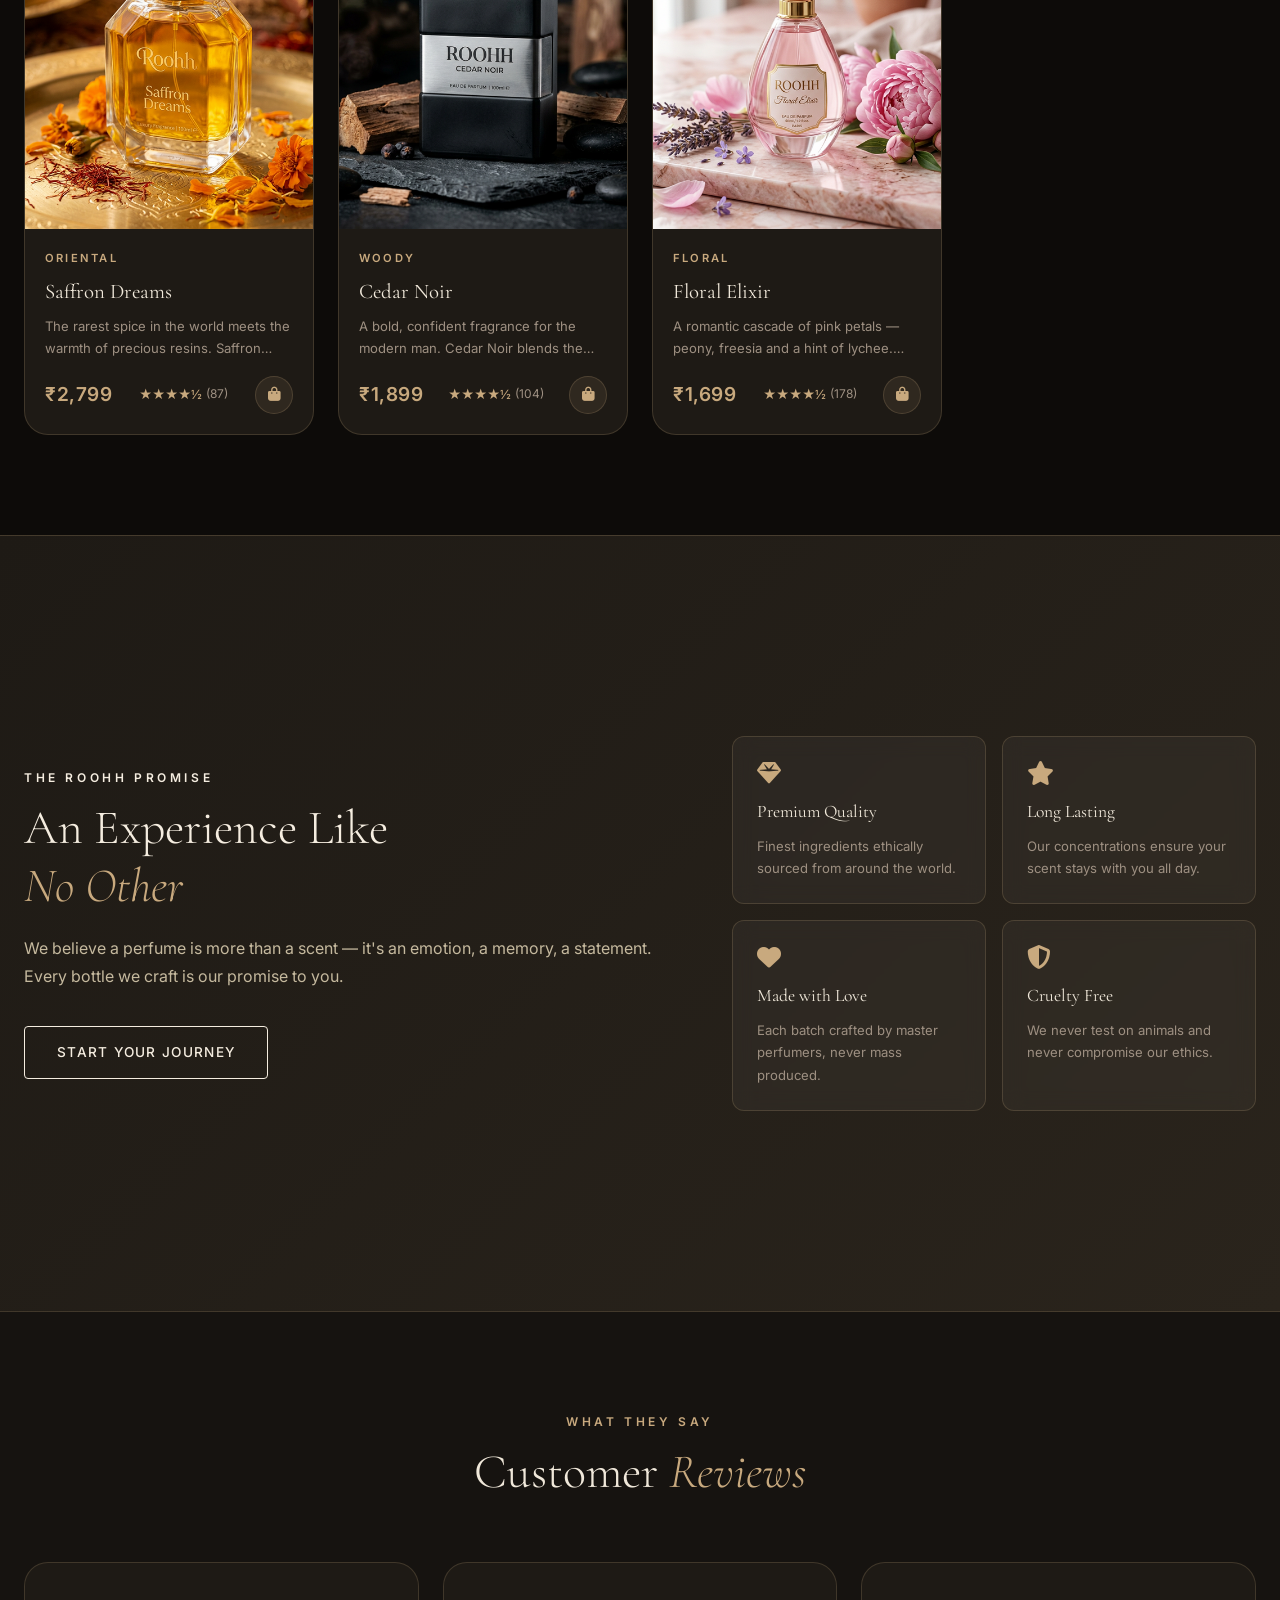
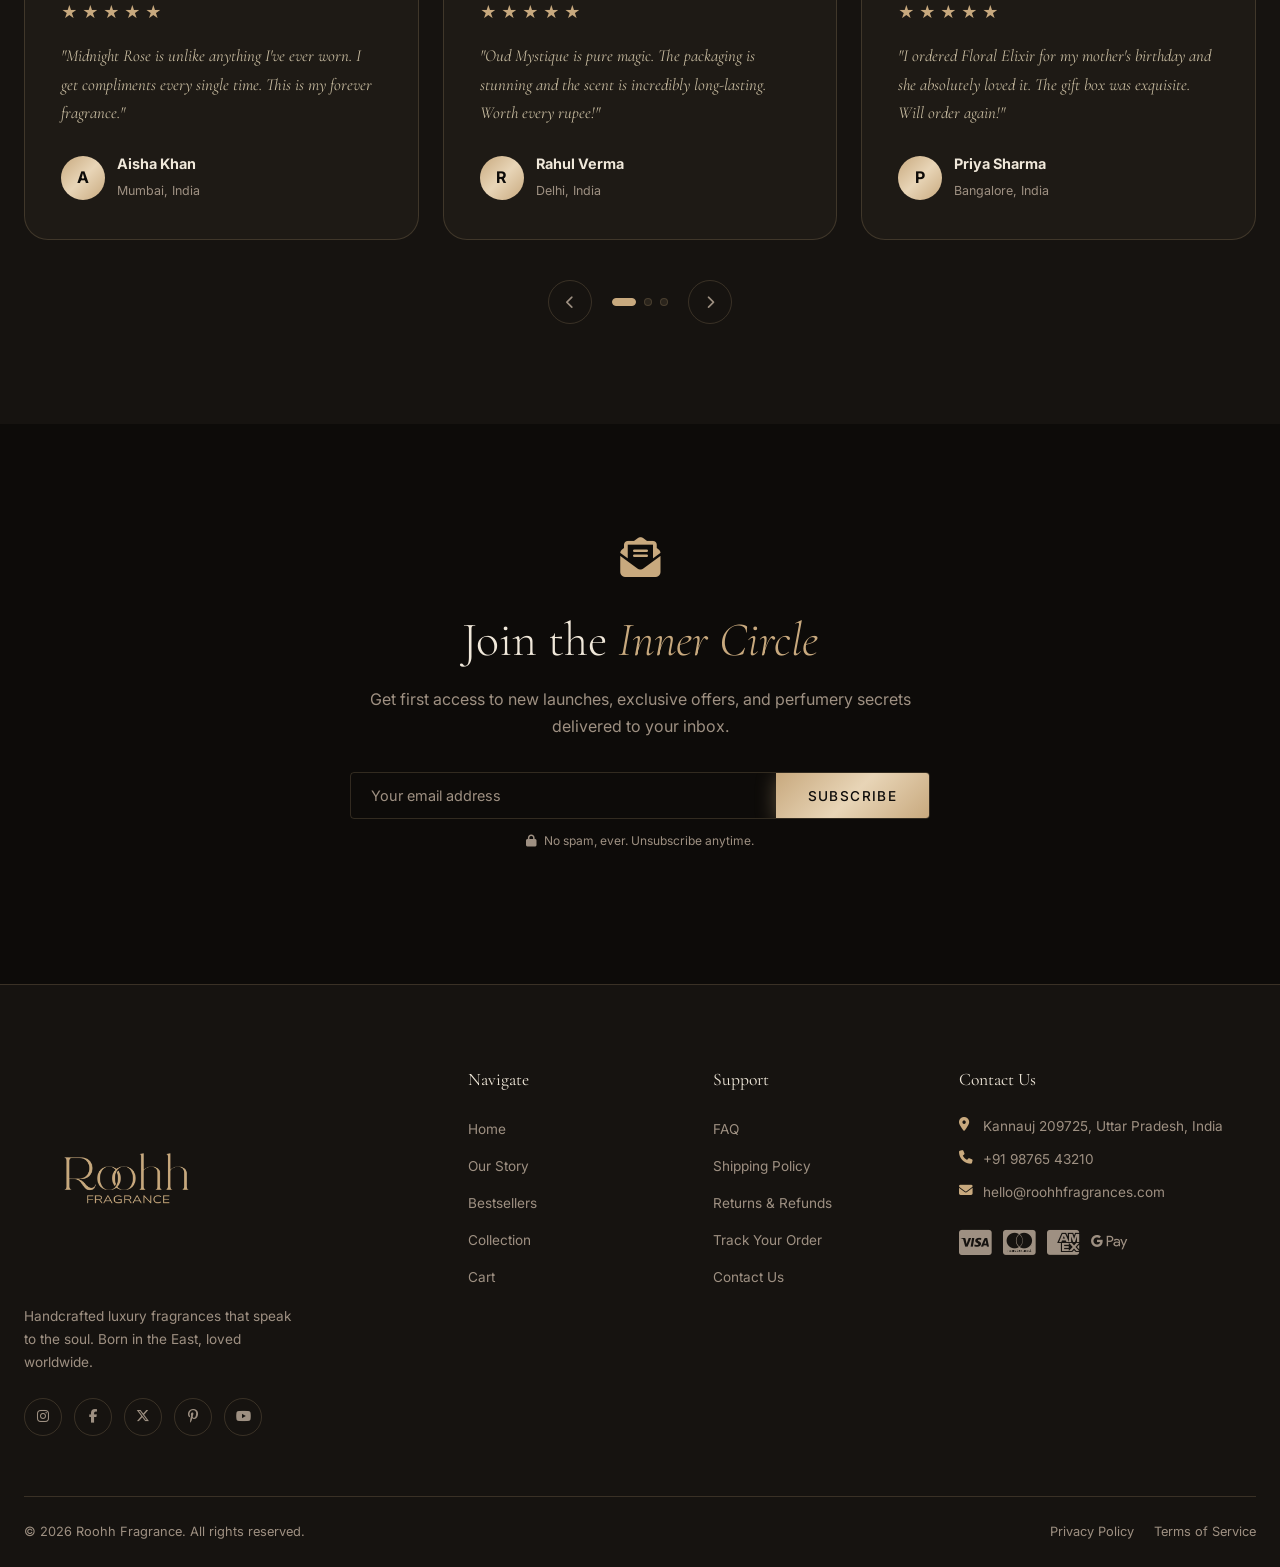
==== commit 9f76a3fa: "Add product detail page, fix cart bugs, update price font style" ====
--- a/index.html
+++ b/index.html
@@ -450,56 +450,6 @@
     </div>
   </footer>
 
-  <!-- ======= PRODUCT MODAL ======= -->
-  <div class="modal-overlay" id="productModal">
-    <div class="modal-card" id="modalCard">
-      <button class="modal-close" id="modalClose"><i class="fa-solid fa-xmark"></i></button>
-      <div class="modal-img">
-        <img src="" alt="" id="modalImg" />
-      </div>
-      <div class="modal-info">
-        <span class="modal-category" id="modalCategory"></span>
-        <h2 id="modalName"></h2>
-        <div class="modal-rating">
-          <span class="stars">★★★★★</span>
-          <span id="modalReviews"></span>
-        </div>
-        <p class="modal-price" id="modalPrice"></p>
-        <p class="modal-desc" id="modalDesc"></p>
-        <div class="modal-notes">
-          <div class="note-group">
-            <span class="note-label">Top Notes</span>
-            <span id="modalTop"></span>
-          </div>
-          <div class="note-group">
-            <span class="note-label">Heart Notes</span>
-            <span id="modalHeart"></span>
-          </div>
-          <div class="note-group">
-            <span class="note-label">Base Notes</span>
-            <span id="modalBase"></span>
-          </div>
-        </div>
-        <div class="modal-size">
-          <span>Size:</span>
-          <button class="size-option active" data-size="30ml">30ml</button>
-          <button class="size-option" data-size="50ml">50ml</button>
-          <button class="size-option" data-size="100ml">100ml</button>
-        </div>
-        <div class="modal-qty">
-          <span>Qty:</span>
-          <div class="qty-control">
-            <button class="qty-btn" id="qtyMinus">−</button>
-            <span id="qtyVal">1</span>
-            <button class="qty-btn" id="qtyPlus">+</button>
-          </div>
-        </div>
-        <button class="btn btn-primary full-width" id="modalAddCart">
-          <i class="fa-solid fa-shopping-bag"></i> Add to Cart
-        </button>
-      </div>
-    </div>
-  </div>
 
   <!-- ======= TOAST ======= -->
   <div class="toast" id="toast">
--- a/style.css
+++ b/style.css
@@ -658,8 +658,10 @@
   justify-content: space-between;
 }
 .product-price {
-  font-family: var(--font-serif);
-  font-size: 1.4rem;
+  font-family: var(--font-sans);
+  font-size: 1.2rem;
+  font-weight: 600;
+  letter-spacing: 0.03em;
   color: var(--gold);
 }
 .product-rating {
@@ -1138,8 +1140,10 @@
 .modal-rating .stars { color: var(--gold); }
 .modal-rating span { font-size: 0.82rem; color: var(--text-muted); }
 .modal-price {
-  font-family: var(--font-serif);
-  font-size: 2rem;
+  font-family: var(--font-sans);
+  font-size: 1.8rem;
+  font-weight: 700;
+  letter-spacing: 0.03em;
   color: var(--gold);
   margin-bottom: 16px;
 }
@@ -1305,7 +1309,7 @@
   margin-bottom: 4px;
 }
 .cart-item-size { font-size: 0.8rem; color: var(--text-muted); margin-bottom: 12px; }
-.cart-item-price { font-family: var(--font-serif); font-size: 1.2rem; color: var(--gold); }
+.cart-item-price { font-family: var(--font-sans); font-size: 1.1rem; font-weight: 600; letter-spacing: 0.03em; color: var(--gold); }
 .cart-item-actions {
   display: flex;
   flex-direction: column;
@@ -1351,7 +1355,7 @@
   color: var(--text-main);
   padding-top: 20px;
 }
-.summary-row.total span:last-child { color: var(--gold); font-family: var(--font-serif); font-size: 1.4rem; }
+.summary-row.total span:last-child { color: var(--gold); font-family: var(--font-sans); font-weight: 700; font-size: 1.3rem; letter-spacing: 0.03em; }
 .promo-input {
   display: flex;
   gap: 8px;
